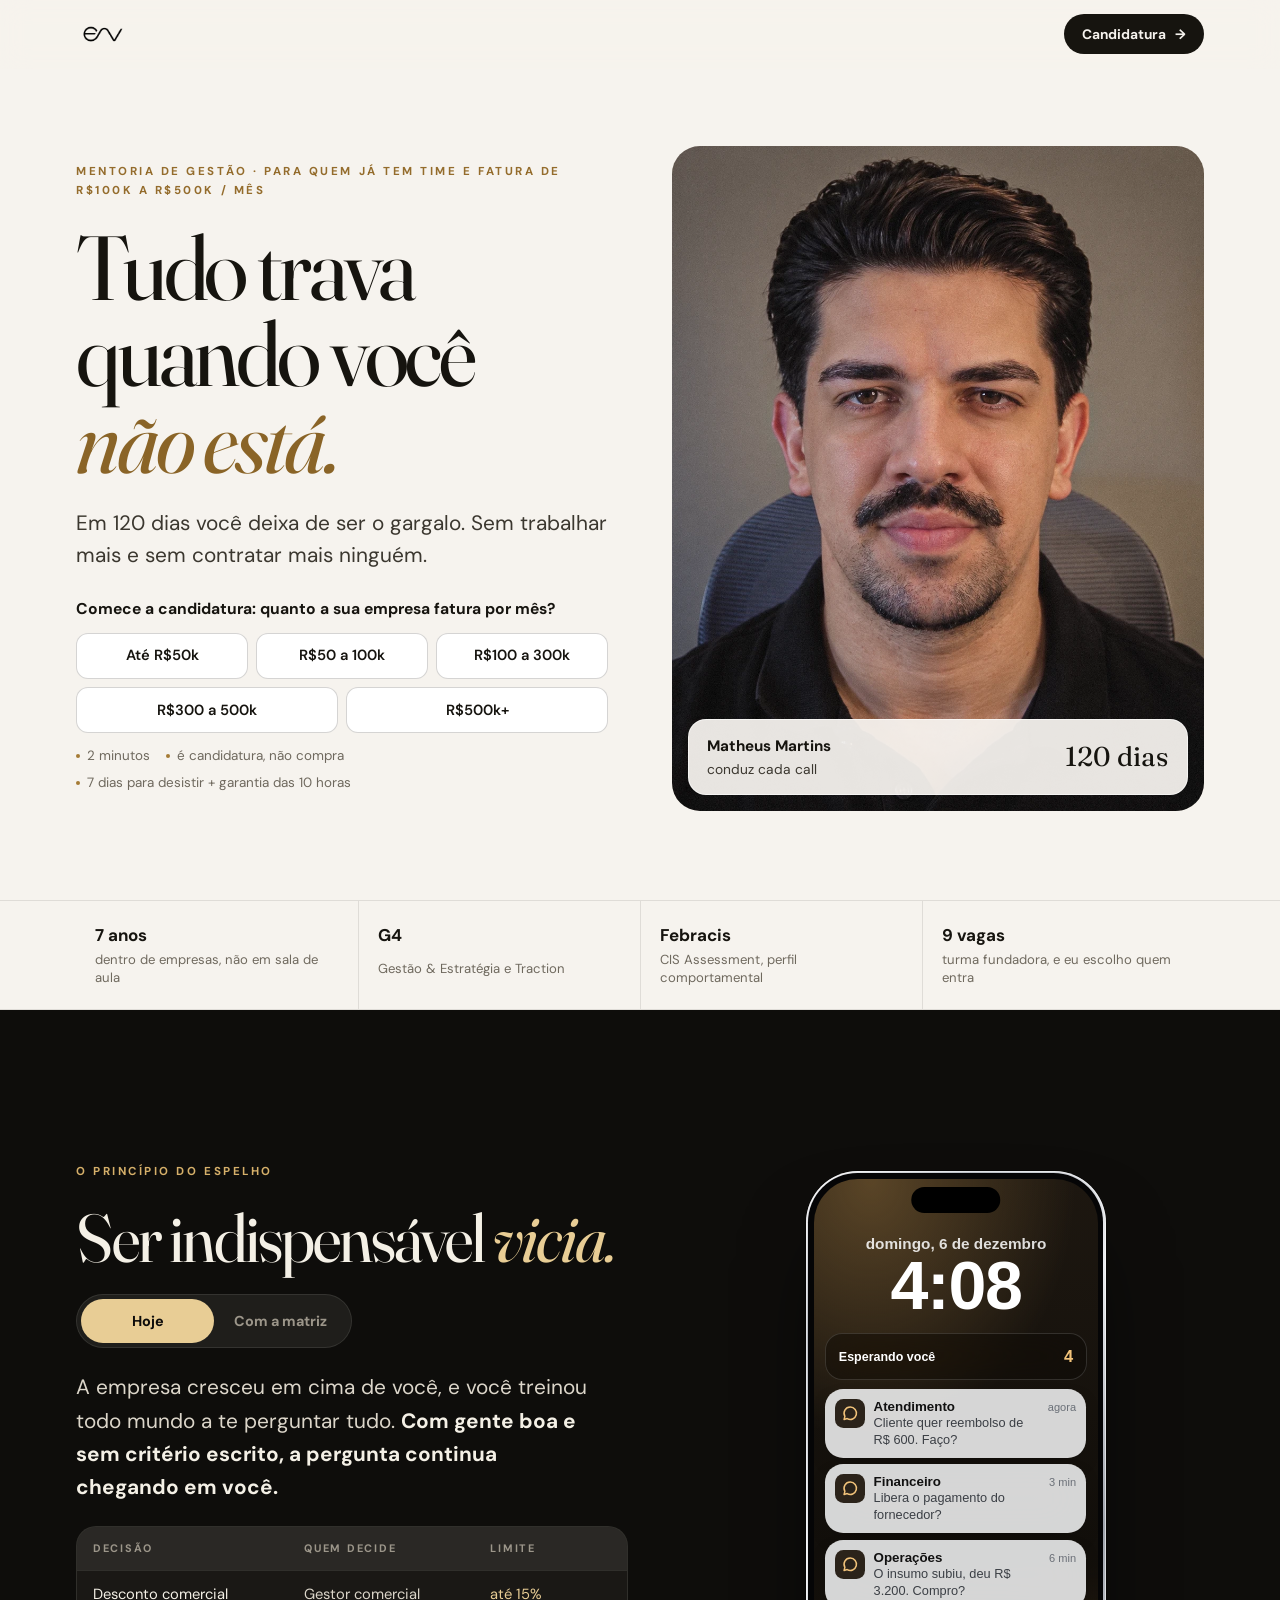
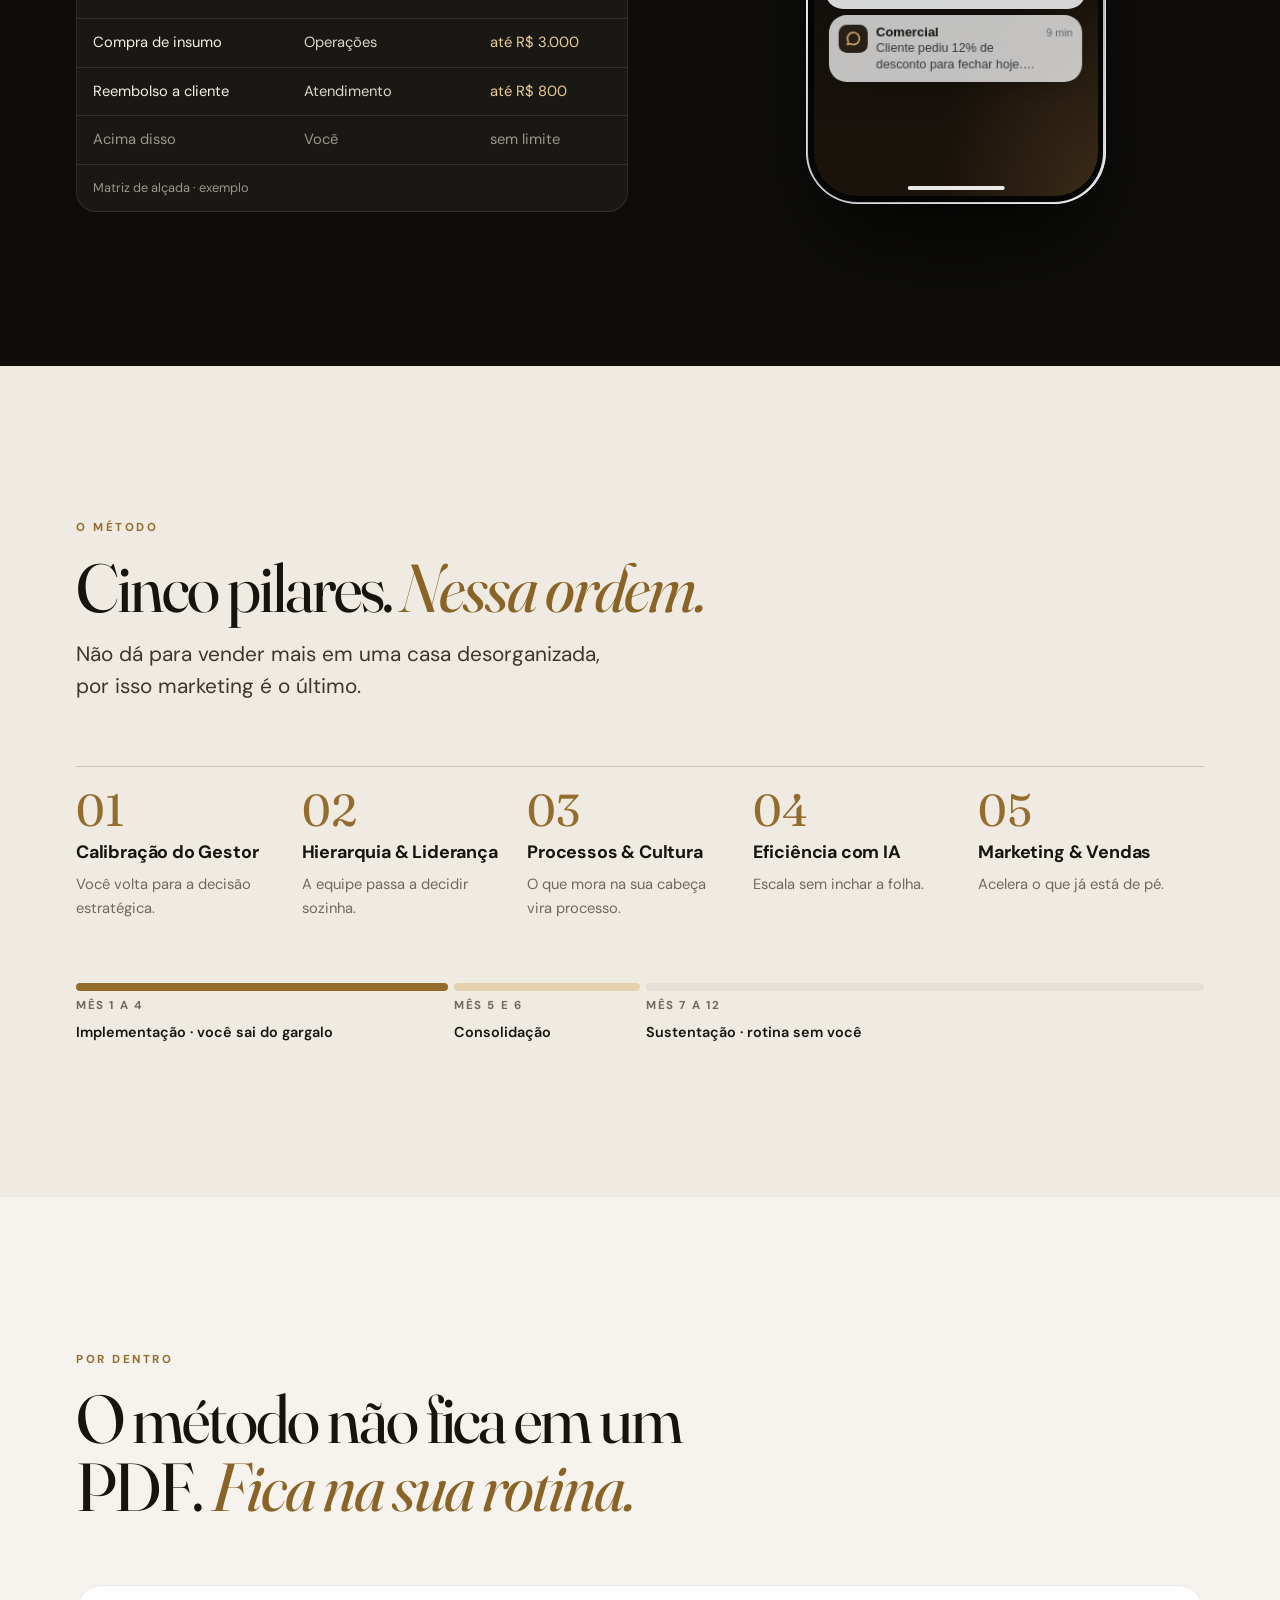
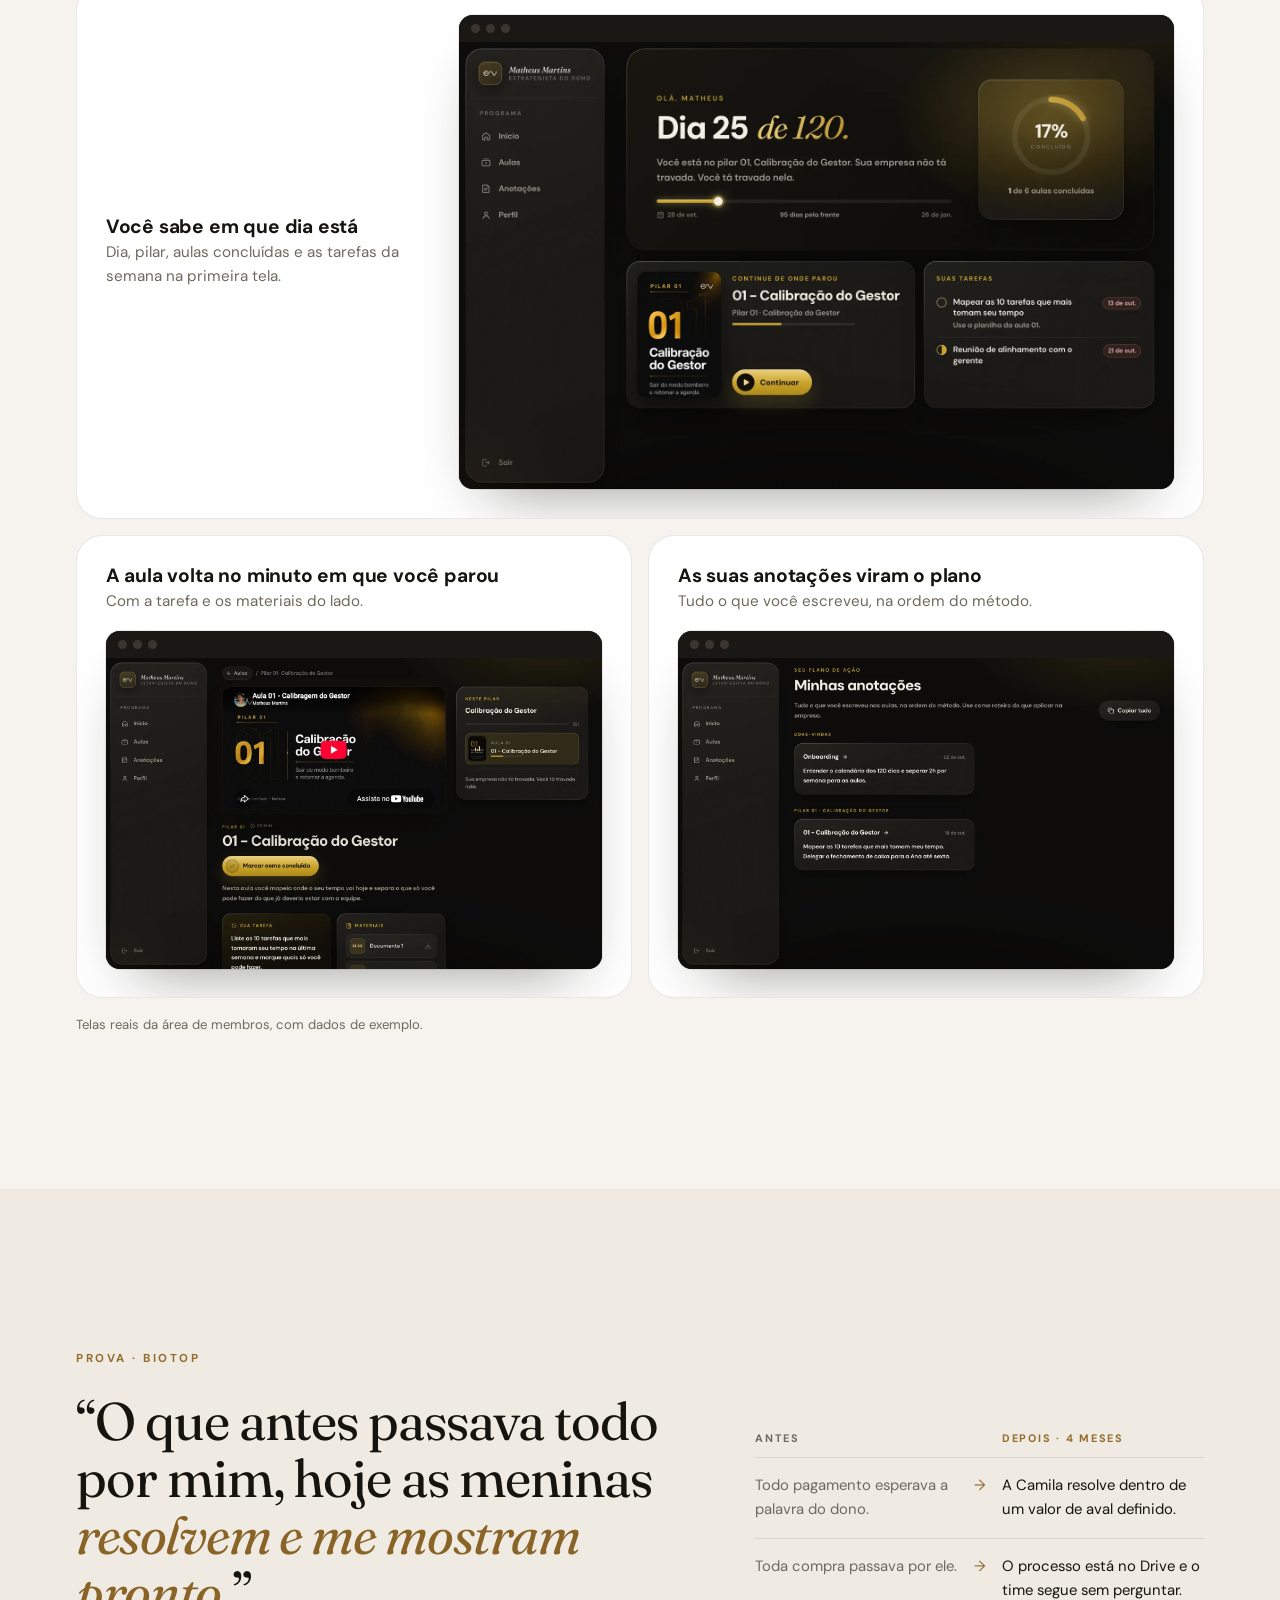
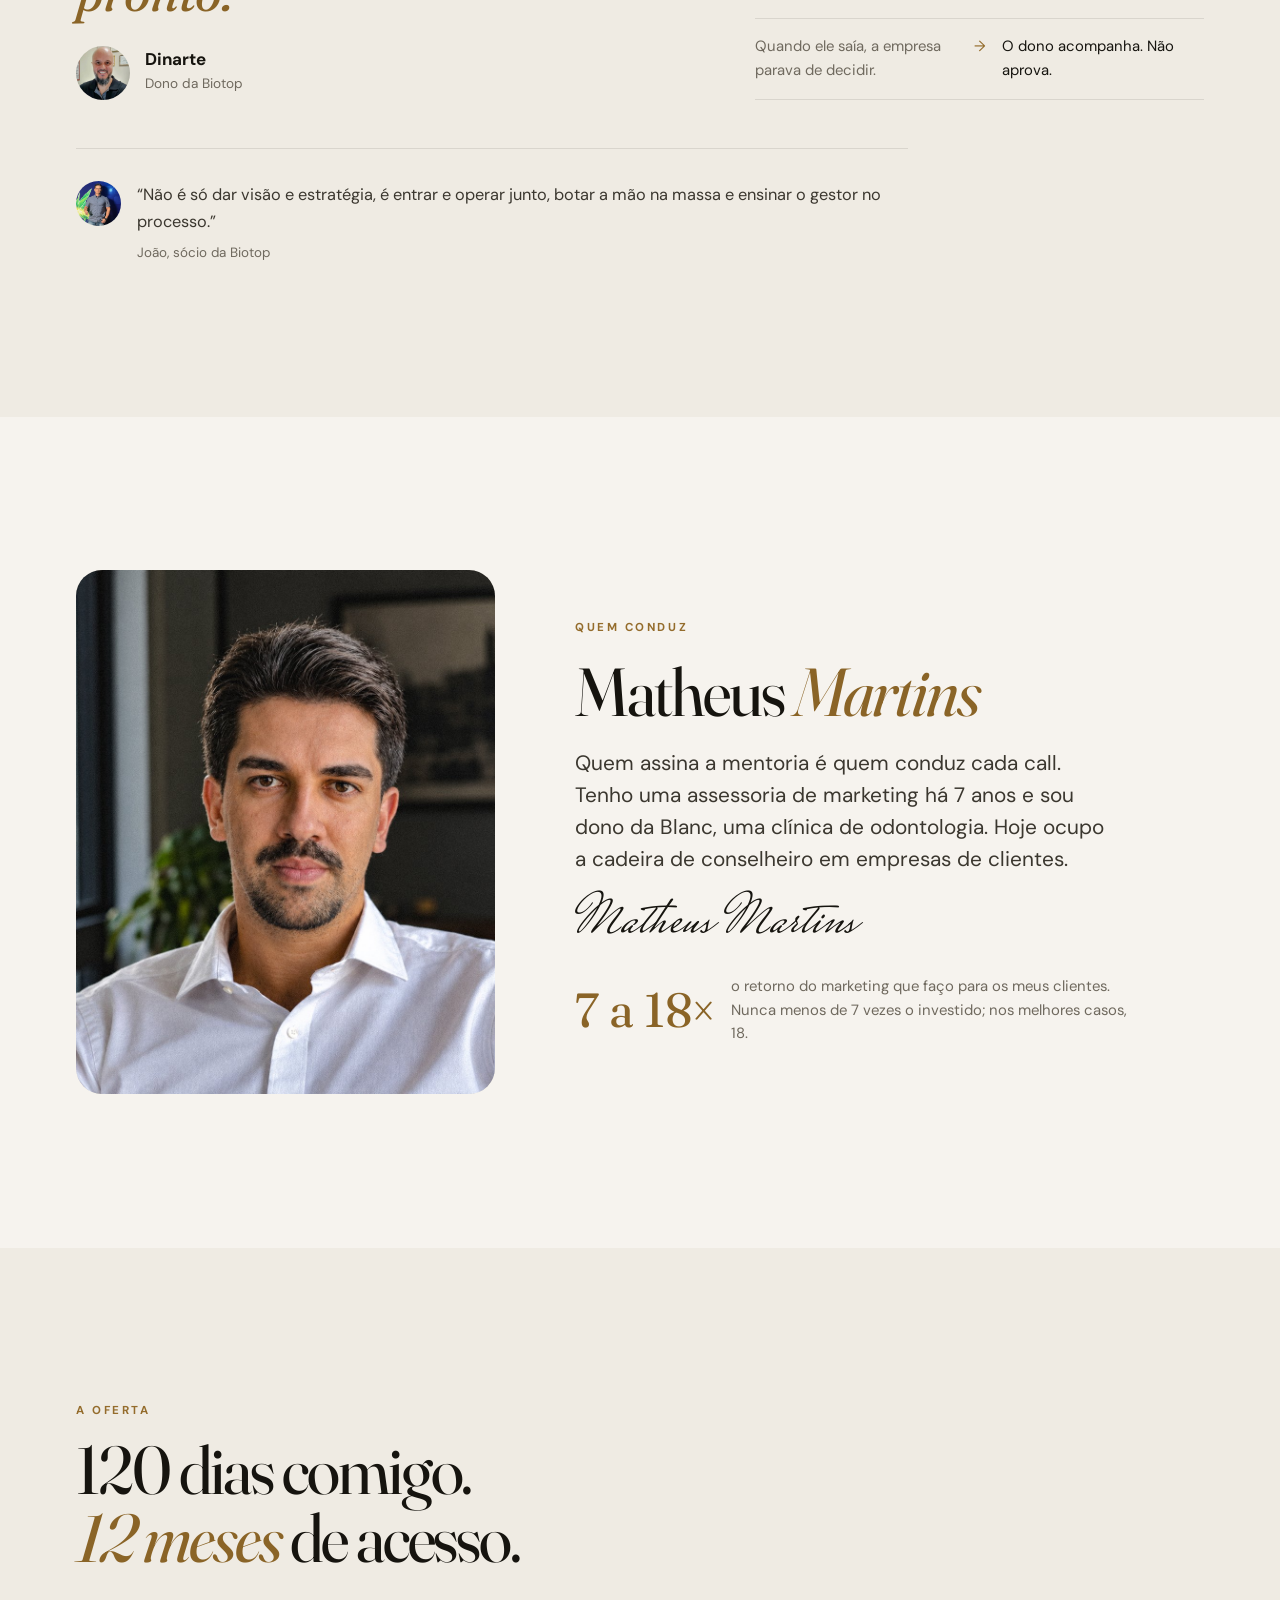
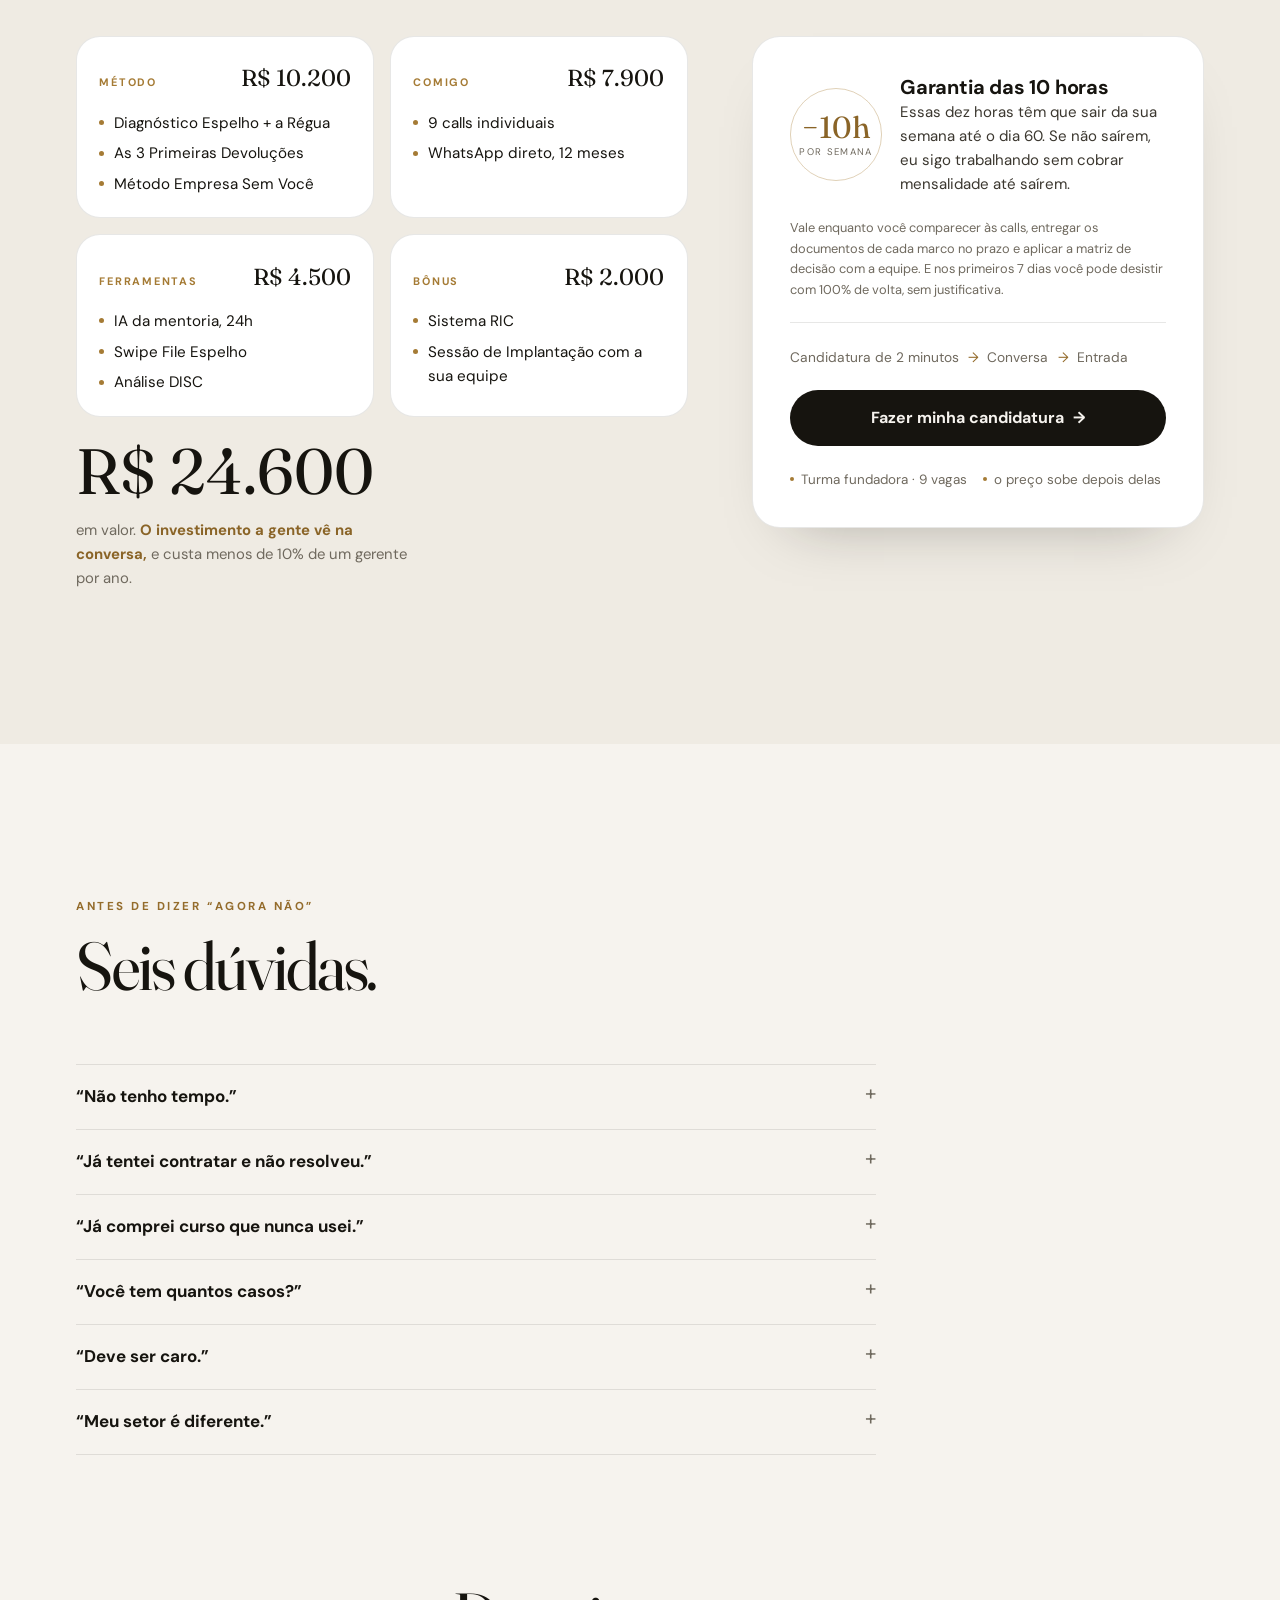
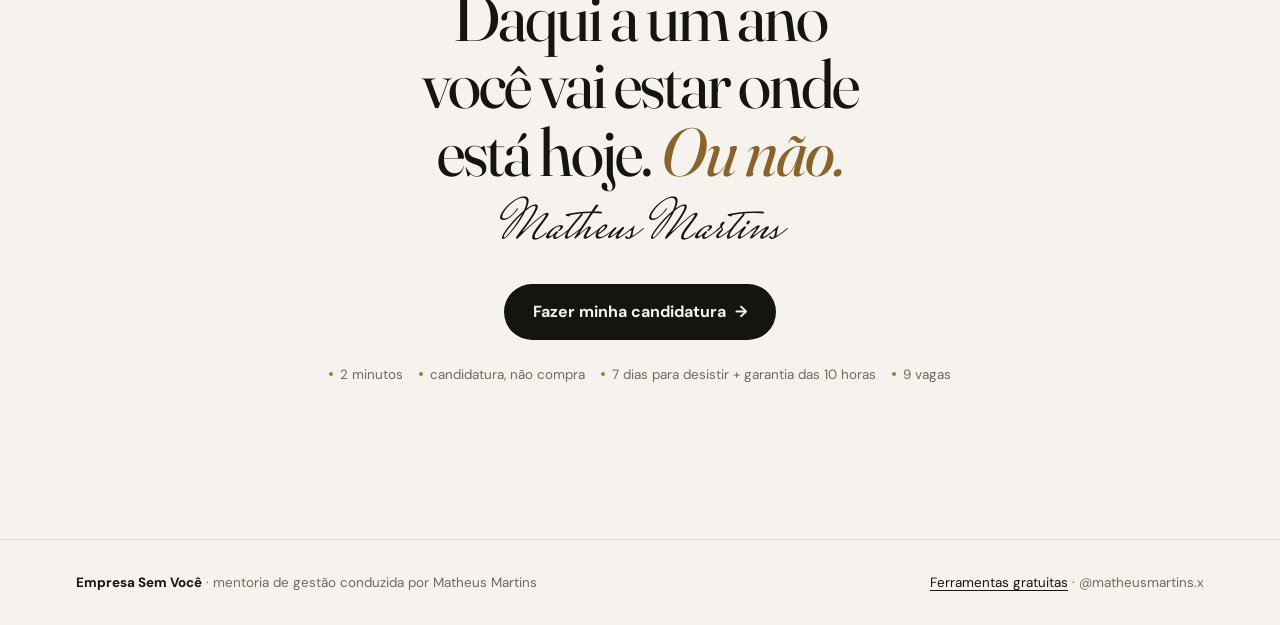
==== index.html @ 95caed9d "Quem conduz: assessoria de marketing há 7 anos e dono da Blanc Co-Authored-By: Claude Opus 5.5 <nore" ====
<!DOCTYPE html>
<html lang="pt-BR">
<head>
  <!-- Google Tag Manager -->
  <script>(function(w,d,s,l,i){w[l]=w[l]||[];w[l].push({'gtm.start':
  new Date().getTime(),event:'gtm.js'});var f=d.getElementsByTagName(s)[0],
  j=d.createElement(s),dl=l!='dataLayer'?'&l='+l:'';j.async=true;j.src=
  'https://www.googletagmanager.com/gtm.js?id='+i+dl;f.parentNode.insertBefore(j,f);
  })(window,document,'script','dataLayer','GTM-MFWQMKV3');</script>
  <!-- End Google Tag Manager -->
  <meta charset="UTF-8" />
  <meta name="viewport" content="width=device-width, initial-scale=1.0" />
  <title>Mentoria Empresa Sem Você · Matheus Martins</title>
  <meta name="description" content="Você virou o teto da própria empresa. Em 120 dias você deixa de ser o gargalo e ela volta a crescer sem depender de você no meio de cada decisão. Sem trabalhar mais e sem contratar ninguém. Para donos de R$100k a R$500k/mês, com 4 a 30 funcionários." />
  <meta property="og:title" content="Você virou o teto da própria empresa" />
  <meta property="og:description" content="Trabalho duro te trouxe até aqui. Não vai te levar daqui para frente. Mentoria de gestão para donos que viraram o gargalo do próprio negócio." />
  <meta property="og:type" content="website" />
  <link rel="canonical" href="https://mentoria.mtxestrategia.com.br/" />
  <meta name="robots" content="index,follow,max-snippet:-1,max-image-preview:large" />
  <meta property="og:url" content="https://mentoria.mtxestrategia.com.br/" />
  <meta property="og:image" content="https://mentoria.mtxestrategia.com.br/assets/og-esv.jpg" />
  <meta property="og:image:width" content="1200" />
  <meta property="og:image:height" content="630" />
  <meta property="og:image:alt" content="Matheus Martins · Você tem time. Tem faturamento. E tudo trava quando você não está." />
  <meta property="og:locale" content="pt_BR" />
  <meta property="og:site_name" content="Empresa Sem Você" />
  <meta name="twitter:card" content="summary_large_image" />
  <meta name="twitter:image" content="https://mentoria.mtxestrategia.com.br/assets/og-esv.jpg" />
  <script type="application/ld+json">
  {
    "@context": "https://schema.org",
    "@graph": [
      {
        "@type": "Organization",
        "@id": "https://mentoria.mtxestrategia.com.br/#mtx",
        "name": "MTX",
        "url": "https://www.mtxestrategia.com.br/",
        "sameAs": ["https://www.mtxestrategia.com.br/"]
      },
      {
        "@type": "Person",
        "@id": "https://mentoria.mtxestrategia.com.br/#matheus",
        "name": "Matheus Martins",
        "jobTitle": "Mentor de gestão e fundador da MTX",
        "worksFor": { "@id": "https://mentoria.mtxestrategia.com.br/#mtx" },
        "image": "https://mentoria.mtxestrategia.com.br/assets/matheus-2026.jpg",
        "description": "Empreendedor e mentor de gestão. Ajuda donos de empresa que viraram o gargalo do próprio negócio a sair da operação e voltar a crescer sem depender de si em cada decisão."
      },
      {
        "@type": "Course",
        "@id": "https://mentoria.mtxestrategia.com.br/#mentoria",
        "name": "Mentoria Empresa Sem Você",
        "url": "https://mentoria.mtxestrategia.com.br/",
        "provider": { "@id": "https://mentoria.mtxestrategia.com.br/#mtx" },
        "instructor": { "@id": "https://mentoria.mtxestrategia.com.br/#matheus" },
        "description": "Mentoria de gestão de 12 meses (9 calls) para donos de empresa que viraram o gargalo do próprio negócio: faturam de R$100 mil a R$500 mil por mês, têm de 10 a 30 funcionários e ainda tomam todas as decisões. Em 120 dias o dono deixa de ser o gargalo e a empresa volta a crescer sem depender dele em cada decisão, sem trabalhar mais e sem contratar mais gente. O método documenta processos e transfere a decisão para o time (o executor vira gestor).",
        "about": ["gestão para donos de empresa", "como parar de ser o gargalo da empresa", "sair da operação", "delegar decisões", "empresa que depende do dono", "escalar sem contratar"],
        "keywords": "mentoria para donos de empresa, mentoria de gestão, dono gargalo da empresa, sair da operação, delegar, empresa que não depende do dono, gestão para pequenas e médias empresas",
        "teaches": ["Documentação de processos", "Transferência de decisão para o time", "Delegação com responsabilidade", "Gestão sem depender do dono"],
        "inLanguage": "pt-BR",
        "audience": { "@type": "BusinessAudience", "name": "Donos de empresa de R$100 mil a R$500 mil por mês, com 10 a 30 funcionários" },
        "courseMode": "online",
        "educationalLevel": "Empresários e gestores"
      },
      {
        "@type": "FAQPage",
        "@id": "https://mentoria.mtxestrategia.com.br/#faq",
        "mainEntity": [
          {
            "@type": "Question",
            "name": "Não tenho tempo para fazer a mentoria.",
            "acceptedAnswer": { "@type": "Answer", "text": "Você não vai encontrar tempo, ele não está sobrando em canto nenhum. São 9 calls em 12 meses, e a primeira já te devolve horas da semana." }
          },
          {
            "@type": "Question",
            "name": "Já tentei contratar e não resolveu.",
            "acceptedAnswer": { "@type": "Answer", "text": "Sem processo documentado, você não delegou responsabilidade. Delegou o caos. Aqui a gente documenta primeiro." }
          },
          {
            "@type": "Question",
            "name": "Já comprei curso que nunca usei.",
            "acceptedAnswer": { "@type": "Answer", "text": "Esse não depende da sua disciplina. O método te convoca: a plataforma marca a call, e a sua parte é aparecer." }
          },
          {
            "@type": "Question",
            "name": "Meu setor é diferente, será que funciona?",
            "acceptedAnswer": { "@type": "Answer", "text": "O método não mexe no seu produto. Mexe em quem decide. E quem decide é igual em todo setor: você." }
          }
        ]
      }
    ]
  }
  </script>

  <link rel="preconnect" href="https://fonts.googleapis.com" />
  <link rel="preconnect" href="https://fonts.gstatic.com" crossorigin />
  <link href="https://fonts.googleapis.com/css2?family=DM+Sans:ital,opsz,wght@0,9..40,400..900;1,9..40,400..700&family=Fraunces:ital,opsz,wght@0,9..144,300..600;1,9..144,300..600&display=swap" rel="stylesheet" />

  <!-- Meta Pixel Code -->
  <script>
  !function(f,b,e,v,n,t,s){if(f.fbq)return;n=f.fbq=function(){n.callMethod?
  n.callMethod.apply(n,arguments):n.queue.push(arguments)};if(!f._fbq)f._fbq=n;
  n.push=n;n.loaded=!0;n.version='2.0';n.queue=[];t=b.createElement(e);t.async=!0;
  t.src=v;s=b.getElementsByTagName(e)[0];s.parentNode.insertBefore(t,s)}(window,
  document,'script','https://connect.facebook.net/en_US/fbevents.js');
  fbq('init','1659749545111630');
  fbq('track','PageView');
  </script>
  <noscript><img height="1" width="1" style="display:none"
  src="https://www.facebook.com/tr?id=1659749545111630&ev=PageView&noscript=1"/></noscript>
  <!-- End Meta Pixel Code -->
</head>
<body>
  <!-- Google Tag Manager (noscript) -->
  <noscript><iframe src="https://www.googletagmanager.com/ns.html?id=GTM-MFWQMKV3" height="0" width="0" style="display:none;visibility:hidden"></iframe></noscript>
  <!-- End Google Tag Manager (noscript) -->
<style id="esv-v3">
@import url('https://fonts.googleapis.com/css2?family=Mrs+Saint+Delafield&display=swap');
/* ESV · landing v3.1
   Base clara de revista (off-white), uma faixa escura só na virada. Dourado vira acento ocre, nunca fundo.
   Abertura com um elemento só (retrato); o celular mora na virada. Produto real: prints da área de membros.
   Serifa (Fraunces) só em h1/h2; assinatura manuscrita em dois pontos. */
:root{
  color-scheme:light;
  --bg:#F6F3EE; --bg-2:#EFEBE3; --bg-3:#E6E0D5;
  --panel:#FFFFFF; --panel-2:rgba(22,20,15,.05);
  --line:rgba(22,20,15,.10); --line-2:rgba(22,20,15,.18);
  --cream:#16140F; --text:#3B372F; --mute:#6F695E; --mute-2:#8C8578;
  --gold:#A57B35; --gold-2:#946C2C; --gold-3:#8A6427; --gold-soft:rgba(165,123,53,.10); --gold-line:rgba(165,123,53,.35);
  --ok:#2E7D57; --ink:#16140F; --btn:#16140F; --btn-tx:#F6F3EE; --btn-h:#2A261E;
  --sign:'Mrs Saint Delafield',cursive;
  --sans:'DM Sans',system-ui,-apple-system,"Segoe UI",Arial,sans-serif;
  --serif:'Fraunces',Georgia,'Times New Roman',serif;
  --frame:76rem; --gut:clamp(1.25rem,5vw,2.75rem);
  --ease:cubic-bezier(.22,1,.36,1);
  --sec:clamp(6rem,12vw,10rem);
}
*,*::before,*::after{box-sizing:border-box}
html{scroll-behavior:smooth;scroll-padding-top:5rem;-webkit-text-size-adjust:100%}
body{margin:0;background:var(--bg);color:var(--text);font-family:var(--sans);font-size:17px;line-height:1.6;-webkit-font-smoothing:antialiased;overflow-x:hidden}
img{display:block;max-width:100%;height:auto}
a{color:inherit}
p,h1,h2,h3,ul,ol,figure,blockquote{margin:0}
ul,ol{padding:0;list-style:none}
button{font:inherit;color:inherit}
:focus-visible{outline:2px solid var(--gold);outline-offset:3px;border-radius:6px}
.tone-dark{color-scheme:dark;
  --bg:#0E0D0B; --bg-2:#13120F; --bg-3:#1A1815;
  --panel:rgba(255,248,235,.04); --panel-2:rgba(255,248,235,.07);
  --line:rgba(244,240,230,.10); --line-2:rgba(244,240,230,.18);
  --cream:#F4F0E6; --text:#DCD6CA; --mute:#9C968A;
  --gold:#C49A52; --gold-2:#D6B06A; --gold-3:#E8CD95; --gold-soft:rgba(196,154,82,.12); --gold-line:rgba(196,154,82,.36);
  --btn:#E8CD95; --btn-tx:#0C0B0A; --btn-h:#F1DCB0;
  background:var(--bg);color:var(--text)}
.wrap{max-width:var(--frame);margin:0 auto;padding-inline:var(--gut)}
.sec{padding-block:var(--sec)}
.sign{font-family:var(--sign);font-size:clamp(2.6rem,2rem + 2vw,3.6rem);line-height:1;color:var(--cream);font-weight:400;letter-spacing:0}
.sec--2{background:var(--bg-2)}
.k{display:inline-block;font-size:.72rem;font-weight:700;letter-spacing:.22em;text-transform:uppercase;color:var(--gold-2)}
h1,h2{font-family:var(--serif);font-weight:400;color:var(--cream);letter-spacing:-.03em;text-wrap:balance;font-variation-settings:"opsz" 144}
h1{font-size:clamp(3rem,1.2rem + 5.6vw,6.2rem);line-height:.95;letter-spacing:-.035em}
h2{font-size:clamp(2.3rem,1.2rem + 3.8vw,4.4rem);line-height:1}
h1 em,h2 em{font-style:italic;color:var(--gold-3)}
h3{font-weight:700;color:var(--cream);font-size:1.12rem;line-height:1.3;letter-spacing:-.01em}
.lead{font-size:clamp(1.05rem,.95rem + .5vw,1.3rem);line-height:1.55;color:var(--text);max-width:34rem}
.btn{display:inline-flex;align-items:center;justify-content:center;gap:.6rem;height:3.5rem;padding:0 1.8rem;border-radius:999px;
  background:var(--btn);color:var(--btn-tx);font-weight:700;font-size:1rem;text-decoration:none;transition:transform .35s var(--ease),background .25s}
.btn:hover{transform:translateY(-2px);background:var(--btn-h)}
.btn span{transition:transform .35s var(--ease)}
.btn:hover span{transform:translateX(3px)}
.terms{display:flex;flex-wrap:wrap;gap:.3rem 1rem;font-size:.84rem;color:var(--mute)}
.terms span{display:inline-flex;align-items:center;gap:.45rem}
.terms span::before{content:"";width:4px;height:4px;border-radius:50%;background:var(--gold)}

/* topo */
.bar{position:sticky;top:0;z-index:50;background:rgba(246,243,238,.78);-webkit-backdrop-filter:blur(14px) saturate(140%);backdrop-filter:blur(14px) saturate(140%);border-bottom:1px solid transparent;transition:border-color .3s}
.bar.is-s{border-color:var(--line)}
.bar__in{height:4.25rem;display:flex;align-items:center;justify-content:space-between}
.bar__logo img{height:28px;width:auto;filter:invert(1) brightness(.2)}
.bar .btn{height:2.5rem;padding:0 1.1rem;font-size:.86rem}

/* ===== abertura ===== */
.hero{position:relative;isolation:isolate;overflow:hidden;padding-block:clamp(2.5rem,6vw,5rem) clamp(3.5rem,7vw,6rem)}
.hero__g{display:grid;grid-template-columns:minmax(0,1fr);gap:2.5rem;align-items:center}
@media (min-width:1020px){.hero__g{grid-template-columns:minmax(0,1.05fr) minmax(0,.95fr)}}
.hero__tx{display:grid;grid-template-columns:minmax(0,1fr);min-width:0;gap:1.5rem;align-content:center;position:relative;z-index:2}
.chips{display:grid;grid-template-columns:repeat(auto-fill,minmax(min(100%,7.4rem),1fr));gap:.5rem;max-width:40rem}
@media (min-width:1020px){.chips{grid-template-columns:repeat(6,minmax(0,1fr))}.chip{grid-column:span 2}.chip:nth-child(n+4){grid-column:span 3}}
@media (max-width:639px){.chip:last-child{grid-column:1/-1}}
.chip{display:flex;align-items:center;justify-content:center;height:2.9rem;padding:0 .5rem;border-radius:12px;border:1px solid var(--line-2);background:var(--panel);
  color:var(--cream);text-decoration:none;font-weight:600;font-size:.92rem;white-space:nowrap;transition:border-color .2s,background .2s,transform .25s var(--ease)}
.chip:hover{border-color:var(--cream);transform:translateY(-1px)}
.start{display:grid;grid-template-columns:minmax(0,1fr);gap:.75rem}
.start b{color:var(--cream);font-size:.98rem}
/* retrato: o único elemento grande da abertura */
.stage{position:relative;margin:0}
.stage__photo{position:relative;aspect-ratio:4/5;border-radius:28px;overflow:hidden;background:var(--bg-3)}
.stage__photo img{width:100%;height:100%;object-fit:cover;object-position:50% 18%}
.stage__tag{position:absolute;left:1rem;right:1rem;bottom:1rem;display:flex;justify-content:space-between;align-items:center;gap:1rem;padding:.85rem 1.1rem;border-radius:18px;
  background:rgba(246,243,238,.94);border:1px solid rgba(255,255,255,.6);font-size:.86rem;color:var(--text)}
.stage__tag b{display:block;color:var(--cream);font-size:.95rem}
.stage__tag em{font-style:normal;font-family:var(--serif);font-size:1.7rem;line-height:1;color:var(--cream);white-space:nowrap}
@media (min-width:1020px){.hero__g{grid-template-columns:minmax(0,1fr) minmax(0,1fr);gap:4rem}}
@media (max-width:1019px){.stage__photo{aspect-ratio:1/1}}

/* iPhone 17 Pro · tela de bloqueio */
.ph{position:relative;padding:8px;border-radius:52px;
  background:linear-gradient(135deg,#f1f2f4 0%,#b9bdc4 18%,#eceef1 42%,#9ea3ab 70%,#e3e5e9 100%);
  box-shadow:0 0 0 .5px rgba(0,0,0,.6),inset 0 0 0 1px rgba(255,255,255,.55),0 50px 90px -30px rgba(0,0,0,.85)}
.ph::before{content:"";position:absolute;inset:2.5px;border-radius:49.5px;background:#050506}
.ph__s{position:relative;z-index:1;aspect-ratio:402/874;border-radius:44px;overflow:hidden;isolation:isolate;color:#fff;container-type:inline-size;
  font-family:-apple-system,"SF Pro Text","Helvetica Neue",Arial,sans-serif;letter-spacing:0;
  background:radial-gradient(120% 70% at 20% 0%,#5a4527 0%,transparent 60%),radial-gradient(90% 60% at 100% 100%,#3a2a17 0%,transparent 62%),linear-gradient(180deg,#1d1710,#120f0b 60%,#1a130b)}
.ph__isl{position:absolute;top:1.3%;left:50%;transform:translateX(-50%);width:31.5%;aspect-ratio:126/37;background:#000;border-radius:999px;z-index:5}
.ph__date{position:absolute;top:8.6%;left:0;right:0;text-align:center;font-size:5.4cqw;font-weight:600;opacity:.85}
.ph__time{position:absolute;top:11.6%;left:0;right:0;text-align:center;font-size:24cqw;line-height:1;font-weight:700;letter-spacing:-.02em;font-variant-numeric:tabular-nums}
.ph__count{position:absolute;top:25%;left:4%;right:4%;display:flex;justify-content:space-between;align-items:center;padding:3.2cqw 4.4cqw;border-radius:6cqw;
  background:rgba(12,10,8,.5);-webkit-backdrop-filter:blur(20px) saturate(170%);backdrop-filter:blur(20px) saturate(170%);border:.5px solid rgba(255,255,255,.14);font-size:4.4cqw;font-weight:600}
.ph__count b{font-size:5.8cqw;font-variant-numeric:tabular-nums;color:#F2C37A}
.ph__count.ok b{color:#8BE0B0}
.ph__stack{position:absolute;top:34%;left:4%;right:4%;display:grid;gap:2.2cqw}
.nt{display:grid;grid-template-columns:10.5cqw minmax(0,1fr) auto;gap:3cqw;align-items:start;padding:3.4cqw 3.6cqw;border-radius:6.4cqw;color:#111;
  background:rgba(246,247,249,.86);-webkit-backdrop-filter:blur(22px) saturate(180%);backdrop-filter:blur(22px) saturate(180%);
  box-shadow:0 8px 22px -12px rgba(0,0,0,.5);transform-origin:top center;will-change:transform,opacity}
.nt i{width:10.5cqw;height:10.5cqw;border-radius:3cqw;display:grid;place-items:center;background:#2B231A;font-style:normal}
.nt i svg{width:5.8cqw;height:5.8cqw}
.nt.ok i{background:#1F6B47}
.nt b{display:block;font-size:4.7cqw;line-height:1.25;font-weight:600}
.nt span{font-size:4.5cqw;line-height:1.3;color:#3b3f45;overflow:hidden;display:-webkit-box;-webkit-line-clamp:2;-webkit-box-orient:vertical}
.nt time{font-size:3.9cqw;color:#6b7078;white-space:nowrap}
.ph__home{position:absolute;bottom:1.1%;left:50%;transform:translateX(-50%);width:34%;height:1.4cqw;border-radius:3px;background:#fff;opacity:.9}

/* credenciais */
.creds{border-block:1px solid var(--line)}
.creds ul{display:grid;grid-template-columns:repeat(2,minmax(0,1fr))}
@media (min-width:960px){.creds ul{grid-template-columns:repeat(4,minmax(0,1fr))}}
.creds li{padding:1.3rem 1.2rem;display:grid;gap:.1rem}
.creds li + li{border-left:1px solid var(--line)}
@media (max-width:959px){.creds li:nth-child(3){border-left:0}.creds li:nth-child(n+3){border-top:1px solid var(--line)}}
.creds b{color:var(--cream)}
.creds span{font-size:.82rem;color:var(--mute);line-height:1.4}

/* ===== a virada ===== */
.flip{display:grid;gap:3rem}
@media (min-width:1020px){.flip{grid-template-columns:minmax(0,1fr) minmax(0,.9fr);gap:5rem;align-items:center}}
.flip__tx{display:grid;gap:1.4rem}
.seg{display:inline-grid;grid-template-columns:1fr 1fr;padding:4px;border-radius:999px;background:var(--panel-2);border:1px solid var(--line);position:relative;justify-self:start}
.seg button{position:relative;z-index:1;border:0;background:none;padding:.65rem 1.25rem;border-radius:999px;font-weight:700;font-size:.9rem;color:var(--mute);cursor:pointer;transition:color .3s;white-space:nowrap}
.seg button[aria-pressed="true"]{color:var(--btn-tx)}
.seg i{position:absolute;z-index:0;top:4px;bottom:4px;left:4px;width:calc(50% - 4px);border-radius:999px;background:var(--btn);transition:transform .45s var(--ease)}
.seg[data-on="1"] i{transform:translateX(100%)}
.flip__say{min-height:6em}
.flip__say p{font-size:clamp(1.08rem,1rem + .45vw,1.3rem);color:var(--text);max-width:32rem}
.flip__say p b{color:var(--cream)}
.flip__ph{width:min(300px,80%);justify-self:center}
.mx{border-radius:20px;border:1px solid var(--line);overflow:hidden;background:var(--bg-3)}
.mx table{width:100%;border-collapse:collapse;font-size:.92rem}
.mx th{text-align:left;font-size:.68rem;letter-spacing:.16em;text-transform:uppercase;color:var(--mute);padding:.8rem 1rem;background:var(--panel-2);font-weight:700}
.mx td{padding:.75rem 1rem;border-top:1px solid var(--line)}
.mx td:first-child{color:var(--cream)}
.mx td:last-child{color:var(--gold-3);white-space:nowrap;font-variant-numeric:tabular-nums}
.mx tr:last-child td{color:var(--mute)}
.mx caption{caption-side:bottom;text-align:left;padding:.8rem 1rem;font-size:.8rem;color:var(--mute);border-top:1px solid var(--line)}
@media (max-width:520px){.mx table{font-size:.84rem}.mx th,.mx td{padding:.7rem .7rem}}
@media (max-width:350px){.mx table{font-size:.76rem}.mx th,.mx td{padding:.6rem .45rem}}

/* ===== método ===== */
.head{display:grid;gap:1rem;max-width:44rem;margin-bottom:clamp(2.5rem,5vw,4rem)}
.road{display:grid;border-top:1px solid var(--line-2)}
@media (min-width:960px){.road{grid-template-columns:repeat(5,minmax(0,1fr))}}
.road li{padding:1.3rem 1.2rem 1.4rem 0;display:grid;grid-template-columns:3.4rem minmax(0,1fr);column-gap:.5rem;row-gap:.3rem;align-content:start;border-bottom:1px solid var(--line)}
.road li > span{grid-row:span 2;font-family:var(--serif);font-size:2.4rem;line-height:1;color:var(--gold-2)}
@media (min-width:960px){.road li{border-bottom:0;padding-right:1.6rem;grid-template-columns:1fr;row-gap:.55rem}.road li > span{grid-row:auto;font-size:2.8rem}}
.road p{font-size:.92rem;color:var(--mute)}
.phase{margin-top:2.5rem;display:grid;grid-template-columns:4fr 2fr 6fr;gap:6px}
.phase div{display:grid;gap:.35rem}
.phase i{height:8px;border-radius:99px;background:var(--panel-2)}
.phase div:first-child i{background:var(--gold-2)}
.phase div:nth-child(2) i{background:rgba(214,176,106,.45)}
.phase small{font-size:.72rem;letter-spacing:.14em;text-transform:uppercase;color:var(--mute);font-weight:700}
.phase b{font-size:.9rem;color:var(--cream);font-weight:600}
@media (max-width:640px){.phase{grid-template-columns:1fr;gap:.9rem}.phase div{grid-template-columns:8px 1fr;column-gap:.9rem;row-gap:.1rem}.phase i{grid-row:span 2;width:8px;height:auto}}

/* ===== por dentro: telas reais da área de membros ===== */
.bento{display:grid;gap:1rem}
@media (min-width:960px){.bento{grid-template-columns:repeat(6,minmax(0,1fr));grid-auto-rows:auto}}
.cell{background:var(--panel);border:1px solid var(--line);border-radius:26px;padding:clamp(1.2rem,2.4vw,1.8rem);display:grid;gap:1.1rem;align-content:start;overflow:hidden}
@media (min-width:960px){.cell--big{grid-column:span 6;grid-template-columns:minmax(0,.7fr) minmax(0,1.6fr);align-items:center;gap:2.5rem}.cell--half{grid-column:span 3}}
.cell h3{font-size:1.2rem}
.cell p{font-size:.95rem;color:var(--mute);max-width:30rem}
.shot{border-radius:14px;overflow:hidden;background:#0E0D0B;box-shadow:0 30px 60px -30px rgba(22,20,15,.45),0 0 0 1px rgba(22,20,15,.08)}
.shot__bar{display:flex;gap:6px;padding:9px 12px;background:#1A1815}
.shot__bar i{width:9px;height:9px;border-radius:50%;background:#3a362f}
.shot img{width:100%;height:auto}
.note{margin-top:1rem;font-size:.82rem;color:var(--mute)}

/* ===== prova ===== */
.proof{display:grid;gap:3rem}
@media (min-width:1020px){.proof{grid-template-columns:minmax(0,1.15fr) minmax(0,.85fr);gap:4.5rem;align-items:end}}
.proof blockquote{display:grid;gap:1.6rem}
.proof blockquote p{font-family:var(--serif);font-size:clamp(1.9rem,1.1rem + 2.8vw,3.3rem);line-height:1.08;letter-spacing:-.02em;color:var(--cream)}
.proof blockquote p em{font-style:italic;color:var(--gold-3)}
.who-q{display:flex;align-items:center;gap:.9rem}
.who-q img{width:3.4rem;height:3.4rem;border-radius:50%;object-fit:cover}
.who-q b{display:block;color:var(--cream);line-height:1.2}
.who-q span{font-size:.85rem;color:var(--mute)}
.ba__h,.ba li{display:grid;grid-template-columns:minmax(0,1fr) 1.4rem minmax(0,1fr);gap:.7rem}
.ba__h{font-size:.68rem;letter-spacing:.16em;text-transform:uppercase;font-weight:700;color:var(--mute);padding-bottom:.6rem}
.ba__h span:last-child{color:var(--gold-2)}
.ba{display:grid;border-top:1px solid var(--line)}
.ba li{align-items:baseline;padding:1rem 0;border-bottom:1px solid var(--line);font-size:.93rem}
.ba li > span:first-child{color:var(--mute)}
.ba li > i{color:var(--gold-2);font-style:normal;text-align:center}
.ba li > span:last-child{color:var(--cream)}
.voice2{margin-top:3rem;display:grid;grid-template-columns:auto minmax(0,1fr);gap:1rem;align-items:start;max-width:52rem;padding-top:2rem;border-top:1px solid var(--line)}
.voice2 img{width:2.8rem;height:2.8rem;border-radius:50%;object-fit:cover}
.voice2 q{quotes:none;font-size:1.02rem;color:var(--text)}
.voice2 small{display:block;margin-top:.4rem;color:var(--mute);font-size:.84rem}

/* ===== quem conduz ===== */
.lead-who{display:grid;gap:2.5rem}
@media (min-width:1020px){.lead-who{grid-template-columns:minmax(0,.8fr) minmax(0,1.2fr);gap:5rem;align-items:center}}
.lead-who figure{border-radius:26px;overflow:hidden;aspect-ratio:4/5;max-width:28rem;background:var(--bg-3)}
.lead-who figure img{width:100%;height:100%;object-fit:cover;object-position:50% 20%}
.lead-who__tx{display:grid;gap:1.3rem}

.x{display:flex;gap:1rem;align-items:center;flex-wrap:wrap}
.x b{font-family:var(--serif);font-weight:400;font-size:3rem;line-height:1;color:var(--gold-3)}
.x span{max-width:26rem;color:var(--mute);font-size:.93rem}

/* ===== oferta ===== */
.offer{display:grid;gap:3rem}
@media (min-width:1020px){.offer{grid-template-columns:minmax(0,1.15fr) minmax(0,.85fr);gap:4rem;align-items:start}}
.blocks{display:grid;gap:1rem}
@media (min-width:640px){.blocks{grid-template-columns:repeat(2,minmax(0,1fr))}}
.blk{background:var(--panel);border:1px solid var(--line);border-radius:24px;padding:1.4rem 1.4rem 1.3rem;display:grid;gap:.9rem;align-content:start}
.blk header{display:flex;justify-content:space-between;align-items:baseline;gap:1rem}
.blk header small{font-size:.68rem;letter-spacing:.16em;text-transform:uppercase;color:var(--gold);font-weight:700}
.blk header span{font-family:var(--serif);font-size:1.45rem;color:var(--cream);font-variant-numeric:tabular-nums;white-space:nowrap}
.blk ul{display:grid;gap:.4rem}
.blk li{font-size:.95rem;color:var(--cream);display:flex;gap:.6rem}
.blk li::before{content:"";flex:none;width:5px;height:5px;margin-top:.62em;border-radius:50%;background:var(--gold)}
.sum{margin-top:1.4rem;display:flex;flex-wrap:wrap;justify-content:space-between;align-items:end;gap:1rem}
.sum b{font-family:var(--serif);font-weight:400;font-size:clamp(2.6rem,1.6rem + 3vw,4rem);line-height:1;color:var(--cream);font-variant-numeric:tabular-nums}
.sum p{color:var(--mute);max-width:21rem;font-size:.93rem}
.sum p strong{color:var(--gold-3)}
.seal{border-radius:28px;border:1px solid var(--line);padding:clamp(1.5rem,3vw,2.3rem);display:grid;gap:1.4rem;background:var(--panel);box-shadow:0 30px 60px -40px rgba(22,20,15,.35)}
.seal__big{display:grid;grid-template-columns:auto minmax(0,1fr);gap:1.1rem;align-items:center}
.seal__ring{width:5.8rem;height:5.8rem;border-radius:50%;border:1px solid var(--gold-line);display:grid;place-items:center;text-align:center;line-height:1}
.seal__ring b{font-family:var(--serif);font-weight:400;font-size:1.9rem;color:var(--gold-3)}
.seal__ring small{display:block;font-size:.6rem;letter-spacing:.14em;text-transform:uppercase;color:var(--mute);margin-top:.3rem}
.seal h3{font-size:1.25rem}
.seal p{font-size:.94rem;color:var(--text)}
.seal .fine{font-size:.8rem;color:var(--mute)}
.seal hr{border:0;border-top:1px solid var(--line);margin:0}
.seal .btn{width:100%}
.flow{display:flex;flex-wrap:wrap;gap:.4rem .6rem;font-size:.86rem;color:var(--mute)}
.flow span{display:inline-flex;align-items:center;gap:.5rem}
.flow span + span::before{content:"→";color:var(--gold-2)}
@media (max-width:420px){.seal__big{grid-template-columns:1fr}}

/* ===== dúvidas + decisão ===== */
.faq{display:grid;border-top:1px solid var(--line);max-width:50rem}
.faq details{border-bottom:1px solid var(--line)}
.faq summary{list-style:none;cursor:pointer;display:flex;justify-content:space-between;gap:1rem;padding:1.15rem 0;font-weight:700;color:var(--cream)}
.faq summary::-webkit-details-marker{display:none}
.faq summary::after{content:"+";color:var(--mute);font-weight:400;font-size:1.3rem;line-height:1;transition:transform .25s var(--ease)}
.faq details[open] summary::after{transform:rotate(45deg);color:var(--gold-3)}
.faq p{padding:0 0 1.2rem;color:var(--text);max-width:44rem}
.end{text-align:center;display:grid;justify-items:center;gap:1.5rem;padding-top:clamp(5rem,10vw,8rem)}
.end h2{max-width:15ch}
.end .sign{margin-top:-.5rem}
.end .terms{justify-content:center}
.foot{border-top:1px solid var(--line);padding-block:2rem calc(2rem + env(safe-area-inset-bottom));font-size:.84rem;color:var(--mute)}
.foot .wrap{display:flex;flex-wrap:wrap;justify-content:space-between;gap:.8rem}
.foot b{color:var(--cream)}
.foot a{color:var(--cream);text-decoration:underline;text-underline-offset:3px}

/* entrada: visível em repouso; só arma depois do primeiro gesto (print de página inteira sai completo) */
@media (prefers-reduced-motion:no-preference){
  .armed .rv:not(.in){opacity:.001;transform:translateY(24px)}
  .rv{transition:opacity .9s var(--ease),transform 1s var(--ease)}
  .hero .rv{animation:up 1s var(--ease) both;animation-delay:calc(var(--d,0) * 90ms)}
  @keyframes up{from{opacity:0;transform:translateY(18px)}to{opacity:1;transform:none}}
}
@media (prefers-reduced-motion:reduce){html{scroll-behavior:auto}*{transition:none!important;animation:none!important}}
</style>

<header class="bar" id="bar">
  <div class="wrap bar__in">
    <a href="/" class="bar__logo" aria-label="Empresa Sem Você"><img src="/assets/logo.png" alt="Empresa Sem Você" width="300" height="155"></a>
    <a class="btn" href="/cadastro">Candidatura <span>→</span></a>
  </div>
</header>

<main>
<!-- 1 · abertura -->
<section class="hero">
  <div class="wrap hero__g">
    <div class="hero__tx">
      <p class="k rv" style="--d:0">Mentoria de gestão · para quem já tem time e fatura de R$100k a R$500k / mês</p>
      <h1 class="rv" style="--d:1">Tudo trava quando você <em>não está.</em></h1>
      <p class="lead rv" style="--d:2">Em 120 dias você deixa de ser o gargalo. Sem trabalhar mais e sem contratar mais ninguém.</p>
      <div class="start rv" style="--d:3">
        <b>Comece a candidatura: quanto a sua empresa fatura por mês?</b>
        <div class="chips">
          <a class="chip" href="/cadastro?faturamento=ate-50k">Até R$50k</a>
          <a class="chip" href="/cadastro?faturamento=50-100k">R$50 a 100k</a>
          <a class="chip" href="/cadastro?faturamento=100-300k">R$100 a 300k</a>
          <a class="chip" href="/cadastro?faturamento=300-500k">R$300 a 500k</a>
          <a class="chip" href="/cadastro?faturamento=500k%2B">R$500k+</a>
        </div>
        <div class="terms"><span>2 minutos</span><span>é candidatura, não compra</span><span>7 dias para desistir + garantia das 10 horas</span></div>
      </div>
    </div>
    <figure class="stage rv" style="--d:2">
      <div class="stage__photo"><img src="/assets/matheus-polo.webp" alt="Matheus Martins" width="1254" height="1254" fetchpriority="high"></div>
      <figcaption class="stage__tag"><span><b>Matheus Martins</b>conduz cada call</span><em>120 dias</em></figcaption>
    </figure>
  </div>
</section>

<div class="creds">
  <ul class="wrap" role="list">
    <li><b>7 anos</b><span>dentro de empresas, não em sala de aula</span></li>
    <li><b>G4</b><span>Gestão &amp; Estratégia e Traction</span></li>
    <li><b>Febracis</b><span>CIS Assessment, perfil comportamental</span></li>
    <li><b>9 vagas</b><span>turma fundadora, e eu escolho quem entra</span></li>
  </ul>
</div>

<!-- 2 · a virada -->
<section class="sec tone-dark" id="virada">
  <div class="wrap flip">
    <div class="flip__tx">
      <p class="k rv">O Princípio do Espelho</p>
      <h2 class="rv">Ser indispensável <em>vicia.</em></h2>
      <div class="seg rv" id="seg" data-on="0" role="group" aria-label="Comparar antes e depois">
        <i aria-hidden="true"></i>
        <button type="button" aria-pressed="true" data-v="0">Hoje</button>
        <button type="button" aria-pressed="false" data-v="1">Com a matriz</button>
      </div>
      <div class="flip__say rv" aria-live="polite">
        <p data-say="0">A empresa cresceu em cima de você, e você treinou todo mundo a te perguntar tudo. <b>Com gente boa e sem critério escrito, a pergunta continua chegando em você.</b></p>
        <p data-say="1" hidden>Uma página de alçada diz quem decide o quê, e até quanto. <b>“Posso aprovar?” vira “fechei e tô te avisando”.</b> É o primeiro documento que sai do papel na sua empresa.</p>
      </div>
      <div class="mx rv">
        <table>
          <thead><tr><th>Decisão</th><th>Quem decide</th><th>Limite</th></tr></thead>
          <tbody>
            <tr><td>Desconto comercial</td><td>Gestor comercial</td><td>até 15%</td></tr>
            <tr><td>Compra de insumo</td><td>Operações</td><td>até R$ 3.000</td></tr>
            <tr><td>Reembolso a cliente</td><td>Atendimento</td><td>até R$ 800</td></tr>
            <tr><td>Acima disso</td><td>Você</td><td>sem limite</td></tr>
          </tbody>
          <caption>Matriz de alçada · exemplo</caption>
        </table>
      </div>
    </div>
    <div class="flip__ph rv">
      <div class="ph" role="img" aria-label="A mesma tela de bloqueio: hoje, perguntas pedindo aprovação; com a matriz, a equipe avisando o que já resolveu">
        <div class="ph__s">
          <div class="ph__isl"></div>
          <div class="ph__date" data-date>segunda-feira</div>
          <div class="ph__time" data-time>9:41</div>
          <div class="ph__count" data-countbox2><span data-countlabel>Esperando você</span><b>4</b></div>
          <div class="ph__stack" data-stack="flip"></div>
          <div class="ph__home"></div>
        </div>
      </div>
    </div>
  </div>
</section>

<!-- 3 · método -->
<section class="sec sec--2" id="metodo">
  <div class="wrap">
    <div class="head">
      <p class="k rv">O método</p>
      <h2 class="rv">Cinco pilares. <em>Nessa ordem.</em></h2>
      <p class="lead rv">Não dá para vender mais em uma casa desorganizada, por isso marketing é o último.</p>
    </div>
    <ol class="road rv">
      <li><span>01</span><h3>Calibração do Gestor</h3><p>Você volta para a decisão estratégica.</p></li>
      <li><span>02</span><h3>Hierarquia &amp; Liderança</h3><p>A equipe passa a decidir sozinha.</p></li>
      <li><span>03</span><h3>Processos &amp; Cultura</h3><p>O que mora na sua cabeça vira processo.</p></li>
      <li><span>04</span><h3>Eficiência com IA</h3><p>Escala sem inchar a folha.</p></li>
      <li><span>05</span><h3>Marketing &amp; Vendas</h3><p>Acelera o que já está de pé.</p></li>
    </ol>
    <div class="phase rv" aria-label="Linha do tempo de 12 meses">
      <div><i></i><small>Mês 1 a 4</small><b>Implementação · você sai do gargalo</b></div>
      <div><i></i><small>Mês 5 e 6</small><b>Consolidação</b></div>
      <div><i></i><small>Mês 7 a 12</small><b>Sustentação · rotina sem você</b></div>
    </div>
  </div>
</section>

<!-- 3b · por dentro -->
<section class="sec" id="dentro">
  <div class="wrap">
    <div class="head">
      <p class="k rv">Por dentro</p>
      <h2 class="rv">O método não fica em um PDF. <em>Fica na sua rotina.</em></h2>
    </div>
    <div class="bento">
      <div class="cell cell--big rv">
        <div><h3>Você sabe em que dia está</h3><p>Dia, pilar, aulas concluídas e as tarefas da semana na primeira tela.</p></div>
        <div class="shot"><div class="shot__bar"><i></i><i></i><i></i></div><img src="/assets/membros-inicio.webp" alt="Tela inicial da área de membros: dia 25 de 120, progresso, aula em andamento e tarefas" width="1600" height="1000" loading="lazy" decoding="async"></div>
      </div>
      <div class="cell cell--half rv">
        <div><h3>A aula volta no minuto em que você parou</h3><p>Com a tarefa e os materiais do lado.</p></div>
        <div class="shot"><div class="shot__bar"><i></i><i></i><i></i></div><img src="/assets/membros-aula.webp" alt="Tela de aula com vídeo, tarefa e materiais" width="1600" height="1000" loading="lazy" decoding="async"></div>
      </div>
      <div class="cell cell--half rv">
        <div><h3>As suas anotações viram o plano</h3><p>Tudo o que você escreveu, na ordem do método.</p></div>
        <div class="shot"><div class="shot__bar"><i></i><i></i><i></i></div><img src="/assets/membros-notas.webp" alt="Tela de anotações organizadas por pilar" width="1600" height="1000" loading="lazy" decoding="async"></div>
      </div>
    </div>
    <p class="note rv">Telas reais da área de membros, com dados de exemplo.</p>
  </div>
</section>

<!-- 4 · prova -->
<section class="sec sec--2" id="prova">
  <div class="wrap">
    <p class="k rv" style="margin-bottom:1.5rem">Prova · Biotop</p>
    <div class="proof">
      <blockquote class="rv">
        <p>“O que antes passava todo por mim, hoje as meninas <em>resolvem e me mostram pronto.</em>”</p>
        <footer class="who-q"><img src="/assets/dinarte.jpg" alt="" width="96" height="96"><div><b>Dinarte</b><span>Dono da Biotop</span></div></footer>
      </blockquote>
      <div class="rv">
        <div class="ba__h"><span>Antes</span><span></span><span>Depois · 4 meses</span></div>
        <ul class="ba">
          <li><span>Todo pagamento esperava a palavra do dono.</span><i>→</i><span>A Camila resolve dentro de um valor de aval definido.</span></li>
          <li><span>Toda compra passava por ele.</span><i>→</i><span>O processo está no Drive e o time segue sem perguntar.</span></li>
          <li><span>Quando ele saía, a empresa parava de decidir.</span><i>→</i><span>O dono acompanha. Não aprova.</span></li>
        </ul>
      </div>
    </div>
    <div class="voice2 rv">
      <img src="/assets/joao.jpg" alt="" width="96" height="96">
      <div><q>“Não é só dar visão e estratégia, é entrar e operar junto, botar a mão na massa e ensinar o gestor no processo.”</q><small>João, sócio da Biotop</small></div>
    </div>
  </div>
</section>

<!-- 5 · quem conduz -->
<section class="sec" id="quem">
  <div class="wrap lead-who">
    <figure class="rv"><img src="/assets/matheus-2026-amb.jpg" alt="Matheus Martins" width="1100" height="1100" decoding="async"></figure>
    <div class="lead-who__tx">
      <p class="k rv">Quem conduz</p>
      <h2 class="rv">Matheus <em>Martins</em></h2>
      <p class="lead rv">Quem assina a mentoria é quem conduz cada call. Tenho uma assessoria de marketing há 7 anos e sou dono da Blanc, uma clínica de odontologia. Hoje ocupo a cadeira de conselheiro em empresas de clientes.</p>
      <p class="sign rv" aria-hidden="true">Matheus Martins</p>
      <div class="x rv"><b>7 a 18×</b><span>o retorno do marketing que faço para os meus clientes. Nunca menos de 7 vezes o investido; nos melhores casos, 18.</span></div>
    </div>
  </div>
</section>

<!-- 6 · oferta -->
<section class="sec sec--2" id="oferta">
  <div class="wrap">
    <div class="head">
      <p class="k rv">A oferta</p>
      <h2 class="rv">120 dias comigo. <em>12 meses</em> de acesso.</h2>
    </div>
    <div class="offer">
      <div class="rv">
        <div class="blocks">
          <section class="blk"><header><small>Método</small><span>R$ 10.200</span></header><ul><li>Diagnóstico Espelho + a Régua</li><li>As 3 Primeiras Devoluções</li><li>Método Empresa Sem Você</li></ul></section>
          <section class="blk"><header><small>Comigo</small><span>R$ 7.900</span></header><ul><li>9 calls individuais</li><li>WhatsApp direto, 12 meses</li></ul></section>
          <section class="blk"><header><small>Ferramentas</small><span>R$ 4.500</span></header><ul><li>IA da mentoria, 24h</li><li>Swipe File Espelho</li><li>Análise DISC</li></ul></section>
          <section class="blk"><header><small>Bônus</small><span>R$ 2.000</span></header><ul><li>Sistema RIC</li><li>Sessão de Implantação com a sua equipe</li></ul></section>
        </div>
        <div class="sum"><b>R$ 24.600</b><p>em valor. <strong>O investimento a gente vê na conversa,</strong> e custa menos de 10% de um gerente por ano.</p></div>
      </div>
      <aside class="seal rv">
        <div class="seal__big">
          <div class="seal__ring"><div><b>−10h</b><small>por semana</small></div></div>
          <div><h3>Garantia das 10 horas</h3><p>Essas dez horas têm que sair da sua semana até o dia 60. Se não saírem, eu sigo trabalhando sem cobrar mensalidade até saírem.</p></div>
        </div>
        <p class="fine">Vale enquanto você comparecer às calls, entregar os documentos de cada marco no prazo e aplicar a matriz de decisão com a equipe. E nos primeiros 7 dias você pode desistir com 100% de volta, sem justificativa.</p>
        <hr>
        <div class="flow"><span>Candidatura de 2 minutos</span><span>Conversa</span><span>Entrada</span></div>
        <a class="btn" href="/cadastro">Fazer minha candidatura <span>→</span></a>
        <div class="terms"><span>Turma fundadora · 9 vagas</span><span>o preço sobe depois delas</span></div>
      </aside>
    </div>
  </div>
</section>

<!-- 7 · dúvidas + decisão -->
<section class="sec" id="duvidas">
  <div class="wrap">
    <div class="head">
      <p class="k rv">Antes de dizer “agora não”</p>
      <h2 class="rv">Seis dúvidas.</h2>
    </div>
    <div class="faq rv">
      <details><summary>“Não tenho tempo.”</summary><p>São 9 calls em 12 meses, e a primeira já te devolve horas da semana.</p></details>
      <details><summary>“Já tentei contratar e não resolveu.”</summary><p>Sem processo documentado, você não delegou responsabilidade. Delegou o caos. Aqui a gente documenta primeiro.</p></details>
      <details><summary>“Já comprei curso que nunca usei.”</summary><p>Esse não depende da sua disciplina. O método te convoca: a plataforma marca a call, e a sua parte é aparecer.</p></details>
      <details><summary>“Você tem quantos casos?”</summary><p>Um documentado, a Biotop, e é por isso que essa turma tem esse preço e essa garantia. Você está entrando no momento em que eu preciso que dê certo.</p></details>
      <details><summary>“Deve ser caro.”</summary><p>Custa menos de 10% do gerente que você pensou em contratar, e devolve dez horas por semana nos primeiros 60 dias, ou eu sigo trabalhando sem cobrar. O número exato eu falo na conversa.</p></details>
      <details><summary>“Meu setor é diferente.”</summary><p>O método não mexe no seu produto. Mexe em quem decide. E quem decide é igual em todo setor: você.</p></details>
    </div>
    <div class="end">
      <h2 class="rv">Daqui a um ano você vai estar onde está hoje. <em>Ou não.</em></h2>
      <p class="sign rv" aria-hidden="true">Matheus Martins</p>
      <a class="btn rv" href="/cadastro">Fazer minha candidatura <span>→</span></a>
      <div class="terms rv"><span>2 minutos</span><span>candidatura, não compra</span><span>7 dias para desistir + garantia das 10 horas</span><span>9 vagas</span></div>
    </div>
  </div>
</section>
</main>

<footer class="foot">
  <div class="wrap">
    <span><b>Empresa Sem Você</b> · mentoria de gestão conduzida por Matheus Martins</span>
    <span><a href="/espelho">Ferramentas gratuitas</a> · @matheusmartins.x</span>
  </div>
</footer>

<script>
(function(){
  var RM=!!(window.matchMedia&&matchMedia('(prefers-reduced-motion:reduce)').matches);
  var bar=document.getElementById('bar');
  function onS(){bar.classList.toggle('is-s',scrollY>8)} onS(); addEventListener('scroll',onS,{passive:true});

  /* entrada: só arma no primeiro gesto do usuário */
  var els=[].slice.call(document.querySelectorAll('.rv')).filter(function(e){return !e.closest('.hero')});
  var armed=false;
  function arm(){
    if(armed) return; armed=true;
    if(RM||!('IntersectionObserver' in window)) return;
    els.forEach(function(e){var r=e.getBoundingClientRect(); if(r.top<innerHeight*1.05) e.classList.add('in')});
    document.documentElement.classList.add('armed');
    var io=new IntersectionObserver(function(en){en.forEach(function(x){if(x.isIntersecting){x.target.classList.add('in');io.unobserve(x.target)}})},{rootMargin:'0px 0px -6% 0px',threshold:.06});
    els.forEach(function(e){if(!e.classList.contains('in')) io.observe(e)});
  }
  addEventListener('wheel',arm,{passive:true,once:true});addEventListener('touchstart',arm,{passive:true,once:true});addEventListener('keydown',arm,{once:true});

  /* relógio real nas telas */
  var now=new Date();
  document.querySelectorAll('[data-time]').forEach(function(e){e.textContent=now.getHours()+':'+String(now.getMinutes()).padStart(2,'0')});
  try{var dt=now.toLocaleDateString('pt-BR',{weekday:'long',day:'numeric',month:'long'});document.querySelectorAll('[data-date]').forEach(function(e){e.textContent=dt})}catch(e){}

  var IQ='<svg viewBox="0 0 24 24" fill="none" stroke="#F2C37A" stroke-width="2.2" stroke-linejoin="round"><path d="M12 3a9 9 0 0 0-7.8 13.5L3 21l4.6-1.2A9 9 0 1 0 12 3z"/></svg>';
  var IOK='<svg viewBox="0 0 24 24" fill="none" stroke="#fff" stroke-width="2.6" stroke-linecap="round" stroke-linejoin="round"><path d="M5 12.5l4.5 4.5L19 7.5"/></svg>';
  var HOJE=[
    {t:'Comercial',b:'Cliente pediu 12% de desconto para fechar hoje. Posso?'},
    {t:'Operações',b:'O insumo subiu, deu R$ 3.200. Compro?'},
    {t:'Financeiro',b:'Libera o pagamento do fornecedor?'},
    {t:'Atendimento',b:'Cliente quer reembolso de R$ 600. Faço?'},
    {t:'Comercial',b:'Fecho o contrato com esse prazo?'},
    {t:'Operações',b:'Troco o fornecedor ou espero você?'}
  ];
  var DEPOIS=[
    {t:'Financeiro',b:'Pagamento do fornecedor liberado, comprovante no Drive.',ok:1},
    {t:'Atendimento',b:'Reembolso de R$ 600 feito, dentro do limite.',ok:1},
    {t:'Operações',b:'Comprei o insumo dentro do limite. Já lancei.',ok:1},
    {t:'Comercial',b:'Dei 12% de desconto, dentro da alçada. Fechei e tô te avisando.',ok:1}
  ];
  /* mola do iOS (w=15, zeta=0.74), igual à LP de clínicas */
  var OM=15,ZE=.74,WD=OM*Math.sqrt(1-ZE*ZE);
  function prog(t){return t<=0?0:1-Math.exp(-ZE*OM*t)*(Math.cos(WD*t)+(ZE*OM/WD)*Math.sin(WD*t))}
  var SLOT=[{y:0,s:1,o:1},{y:0,s:1,o:1},{y:0,s:1,o:1},{y:0,s:.97,o:.9},{y:-4,s:.94,o:.55},{y:-8,s:.9,o:0}];
  function slot(i){return SLOT[Math.min(i,SLOT.length-1)]}
  function put(el,y,s,o,b){el.style.transform='translateY('+y.toFixed(2)+'px) scale('+s.toFixed(4)+')';el.style.opacity=Math.max(0,Math.min(1,o)).toFixed(3);el.style.filter=b>.05?'blur('+b.toFixed(2)+'px)':''}
  function node(it){var el=document.createElement('div');el.className='nt'+(it.ok?' ok':'');el.innerHTML='<i>'+(it.ok?IOK:IQ)+'</i><div><b>'+it.t+'</b><span>'+it.b+'</span></div><time>agora</time>';return el}
  function stamp(st){[].forEach.call(st.children,function(n,i){n.querySelector('time').textContent=i===0?'agora':(i*3)+' min'})}
  function trim(st){while(st.children.length>6) st.removeChild(st.lastChild)}
  function push(st,it,animate){
    var olds=[].slice.call(st.children),before=olds.map(function(n){return n.offsetTop});
    var el=node(it); st.insertBefore(el,st.firstChild); stamp(st);
    var kids=[].slice.call(st.children),anim=[];
    kids.forEach(function(n,i){var to=slot(i); if(n===el) anim.push({n:n,y0:-26,s0:.94,o0:0,b0:8,to:to}); else {var j=olds.indexOf(n),fr=slot(j),dy=before[j]-n.offsetTop;anim.push({n:n,y0:dy+fr.y,s0:fr.s,o0:fr.o,b0:0,to:to})}});
    if(!animate||RM){anim.forEach(function(a){put(a.n,a.to.y,a.to.s,a.to.o,0)});trim(st);return}
    var t0=performance.now();(function f(t){var T=(t-t0)/1000,p=prog(T),q=Math.min(1,T/.35);
      anim.forEach(function(a){put(a.n,a.y0+(a.to.y-a.y0)*p,a.s0+(a.to.s-a.s0)*p,a.n===el?a.o0+(a.to.o-a.o0)*q:a.o0+(a.to.o-a.o0)*Math.min(1,p),a.b0*(1-q))});
      if(T<.95) requestAnimationFrame(f); else {anim.forEach(function(a){put(a.n,a.to.y,a.to.s,a.to.o,0)});trim(st)}})(t0);
  }

  /* abertura: começa com 3 na tela e segue chegando */
  var hs=document.querySelector('[data-stack="hoje"]'),hc=document.querySelector('[data-count]');
  if(hs){
    var hi=0,n=0;
    function addH(anim){push(hs,HOJE[hi%HOJE.length],anim);hi++;n++;hc.textContent=n}
    addH(false);addH(false);addH(false);
    if(!RM){var tm=setInterval(function(){if(document.hidden) return; addH(true); if(n>=14) clearInterval(tm)},2600)}
  }

  /* virada: mesma tela, hoje e com a matriz */
  var fs=document.querySelector('[data-stack="flip"]'),fl=document.querySelector('[data-countlabel]'),fb=document.querySelector('[data-countbox2]');
  var seg=document.getElementById('seg'),auto=true;
  function show(v,anim){
    seg.dataset.on=v;
    [].forEach.call(seg.querySelectorAll('button'),function(b){b.setAttribute('aria-pressed',String(b.dataset.v==v))});
    [].forEach.call(document.querySelectorAll('[data-say]'),function(p){p.hidden=p.dataset.say!=v});
    fb.classList.toggle('ok',v==1); fl.textContent=v==1?'Resolvido sem você':'Esperando você';
    var list=v==1?DEPOIS:HOJE.slice(0,4); fs.innerHTML='';
    if(!anim||RM){list.forEach(function(it){push(fs,it,false)});return}
    var k=0;(function next(){if(k>=list.length) return; push(fs,list[k],true); k++; setTimeout(next,320)})();
  }
  if(seg&&fs){
    show(0,false);
    seg.addEventListener('click',function(e){var b=e.target.closest('button'); if(!b) return; auto=false; if(seg.dataset.on==b.dataset.v) return; show(+b.dataset.v,true)});
    if('IntersectionObserver' in window&&!RM){var io2=new IntersectionObserver(function(en){en.forEach(function(x){if(x.isIntersecting&&auto){setTimeout(function(){if(auto) show(1,true)},2200);io2.disconnect()}})},{threshold:.5});io2.observe(fs)}
  }
})();
</script>

</body>
</html>
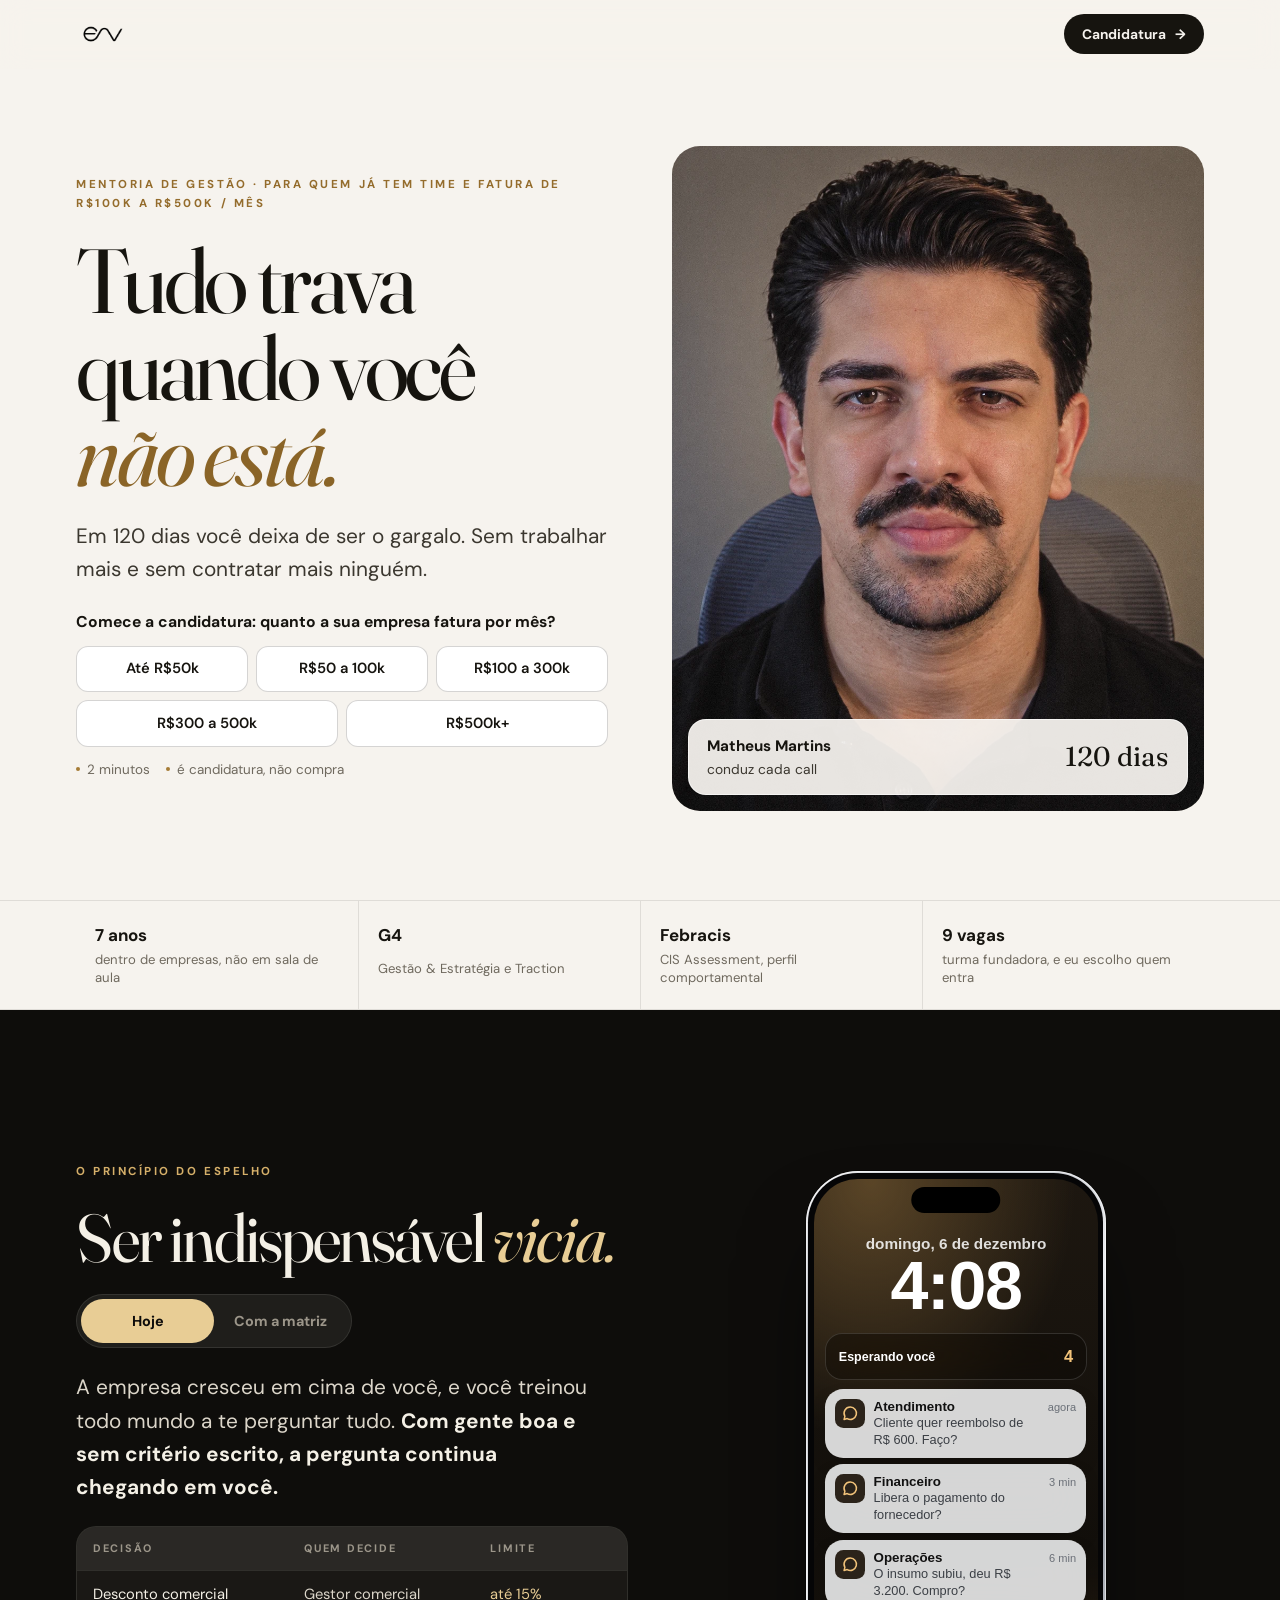
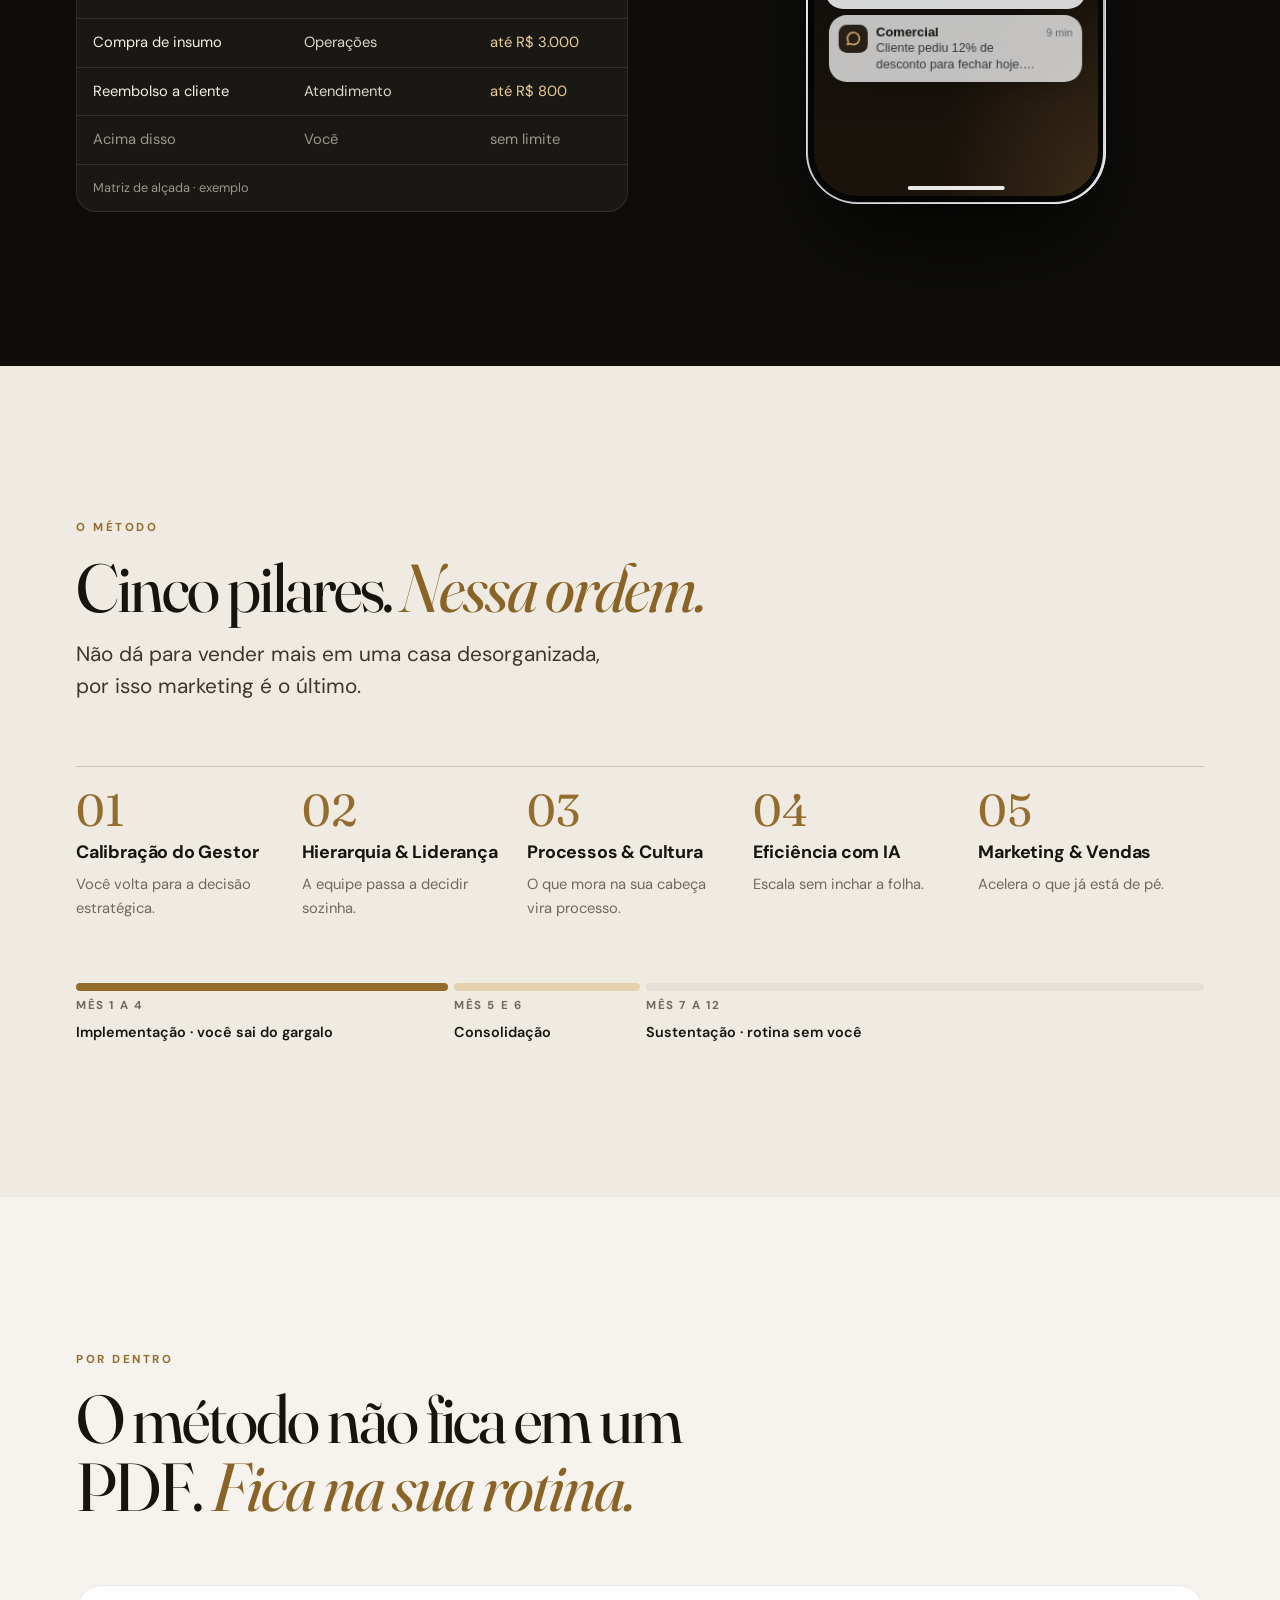
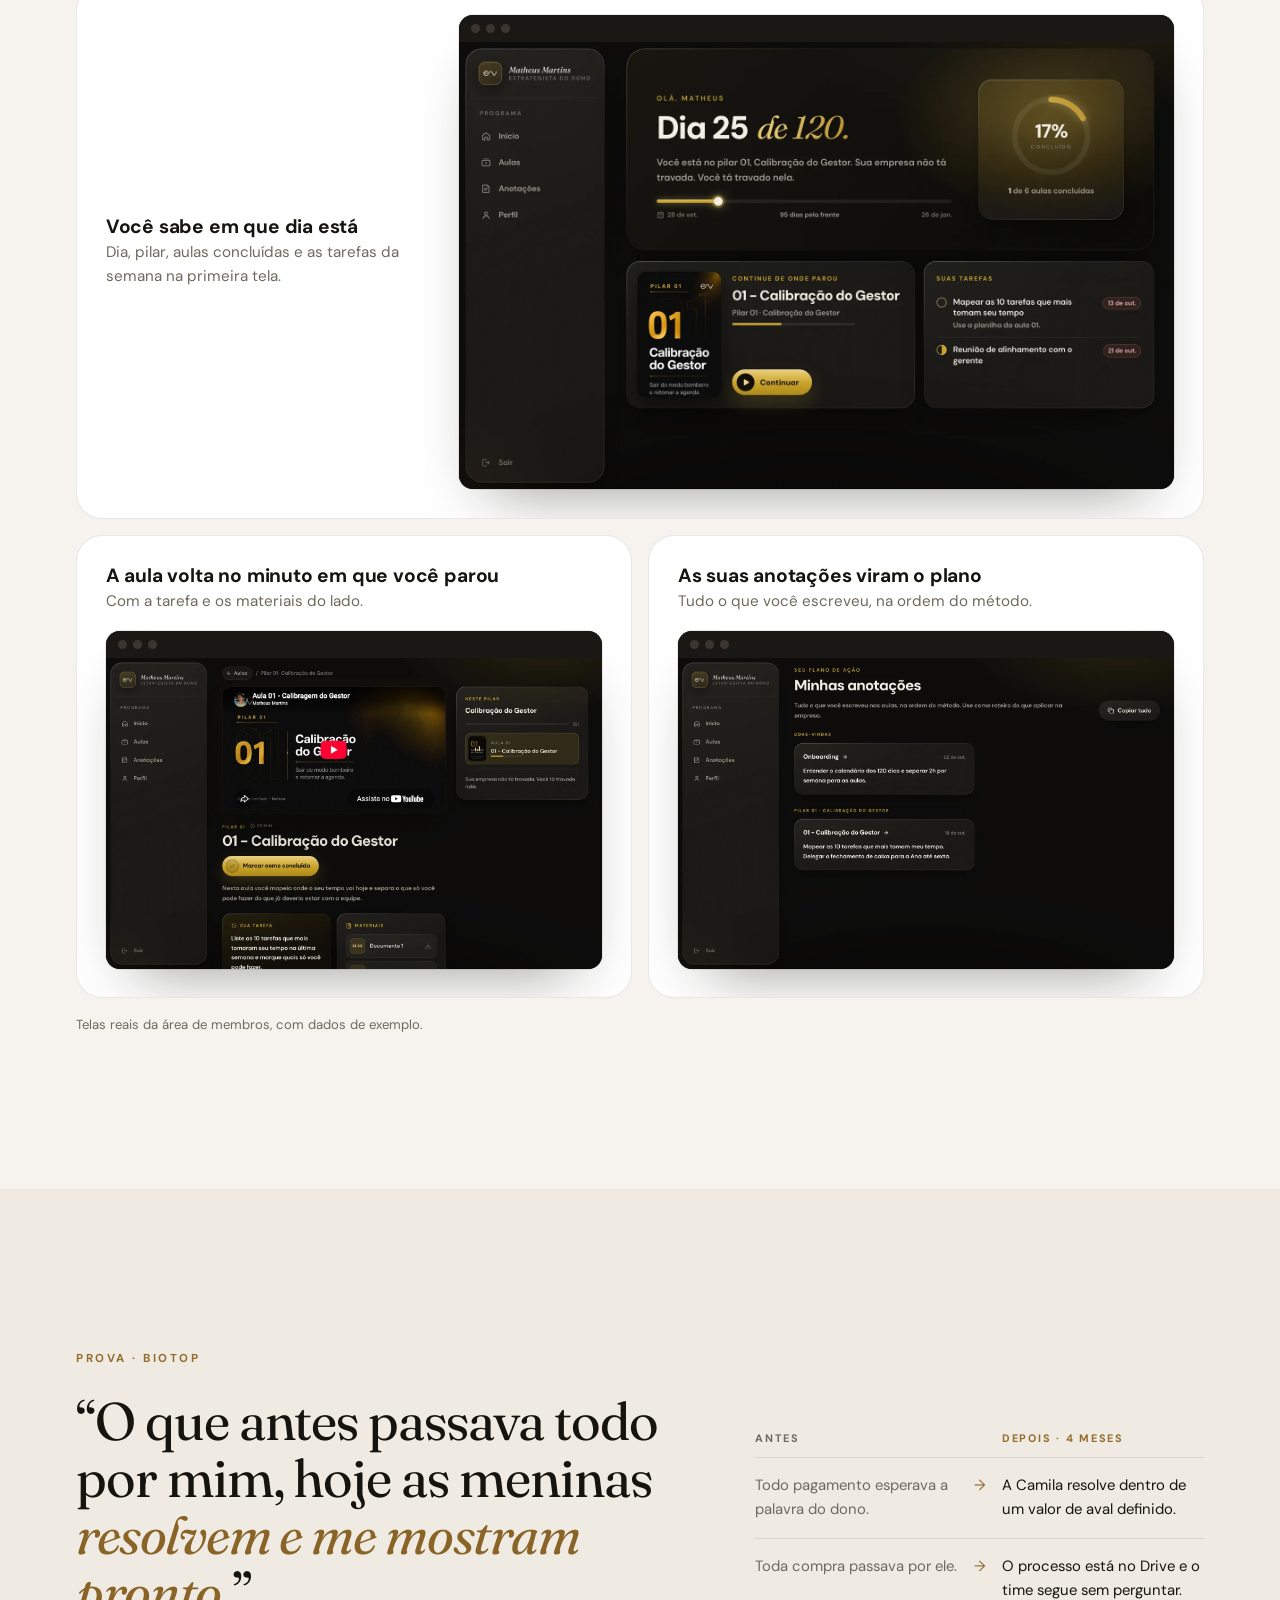
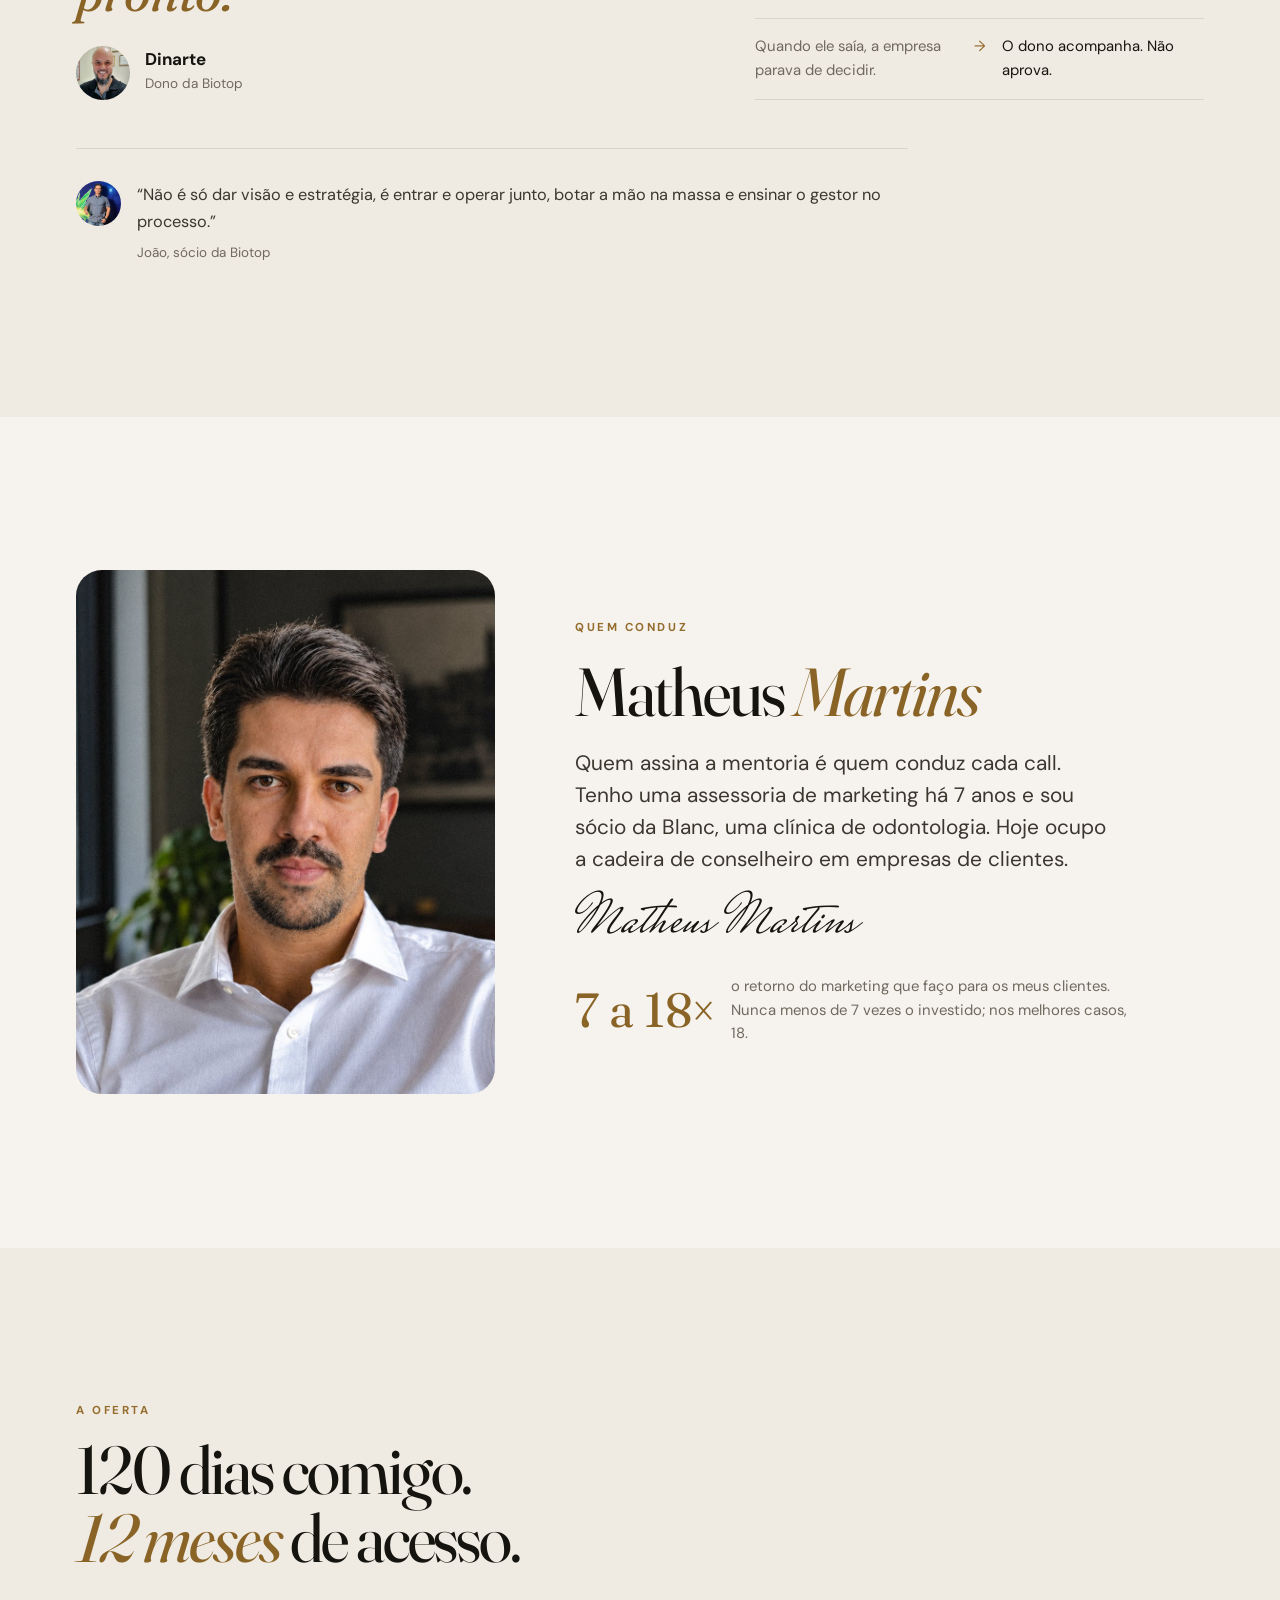
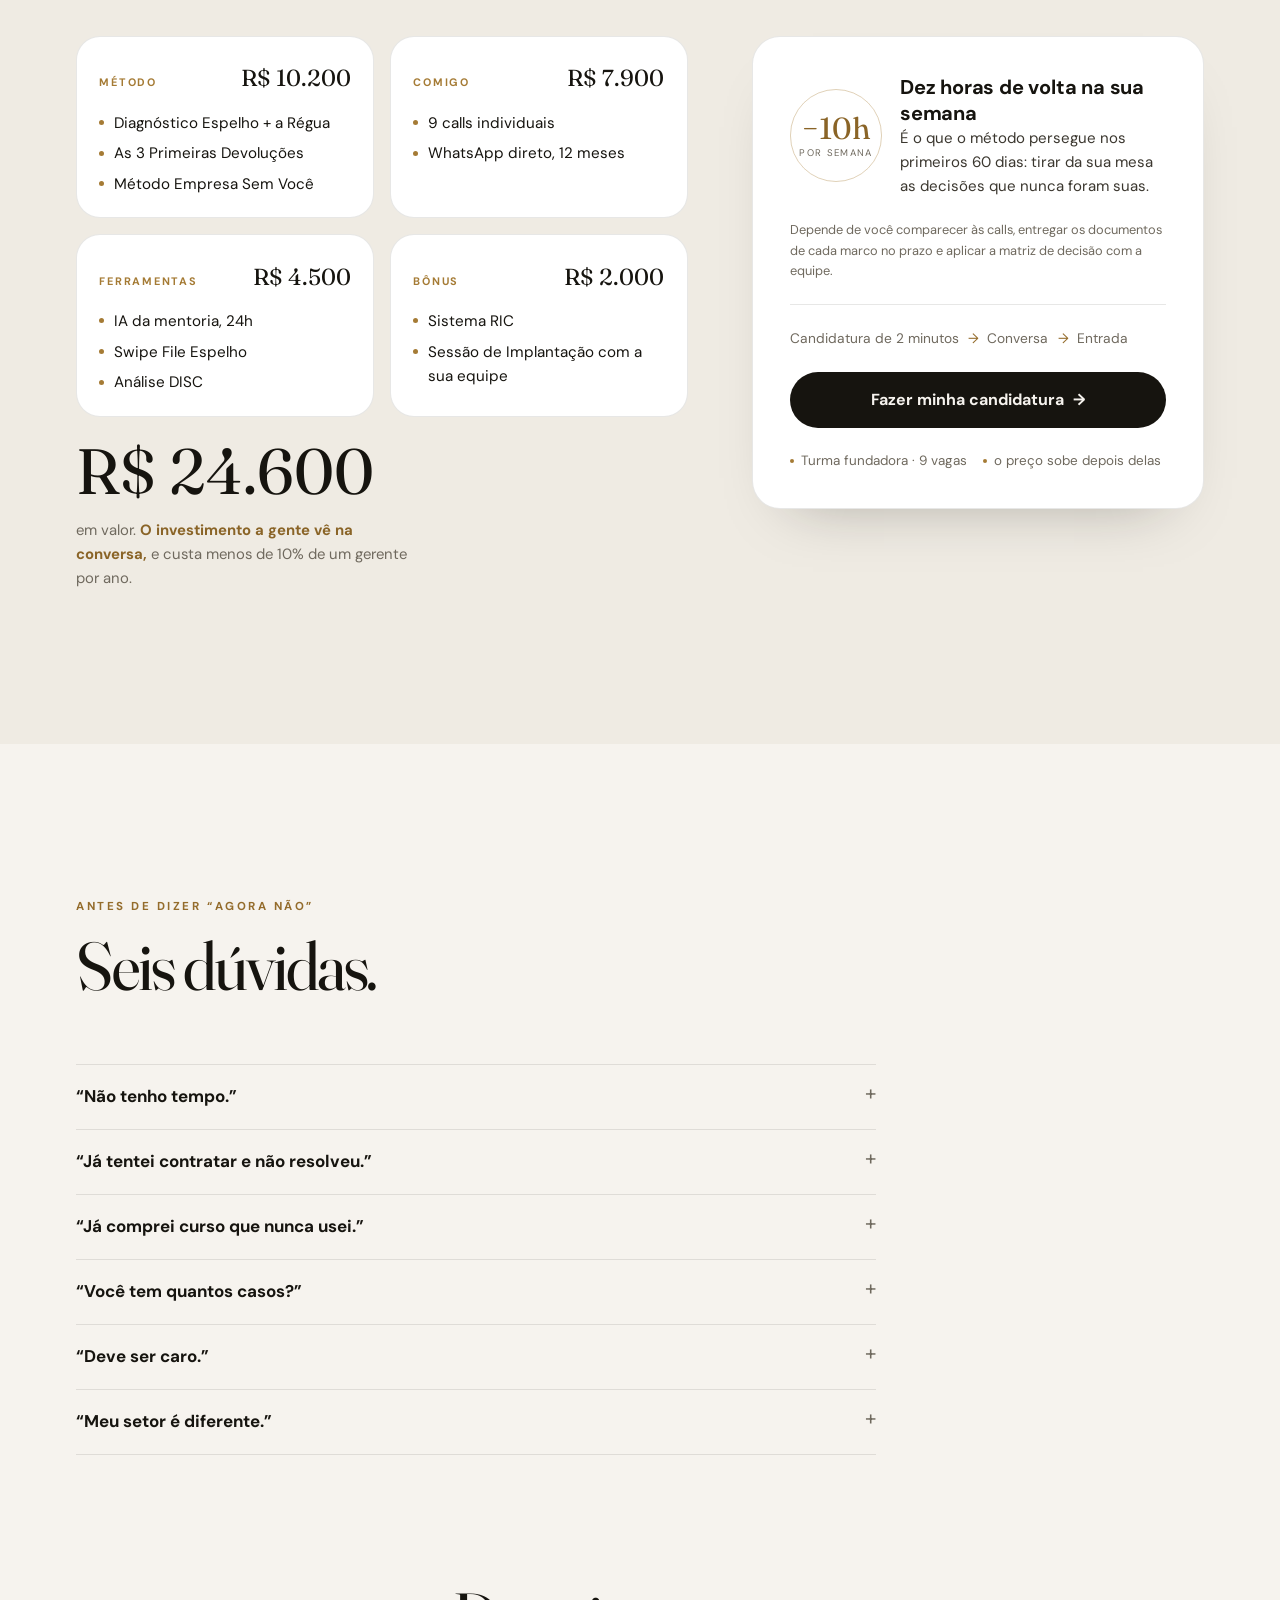
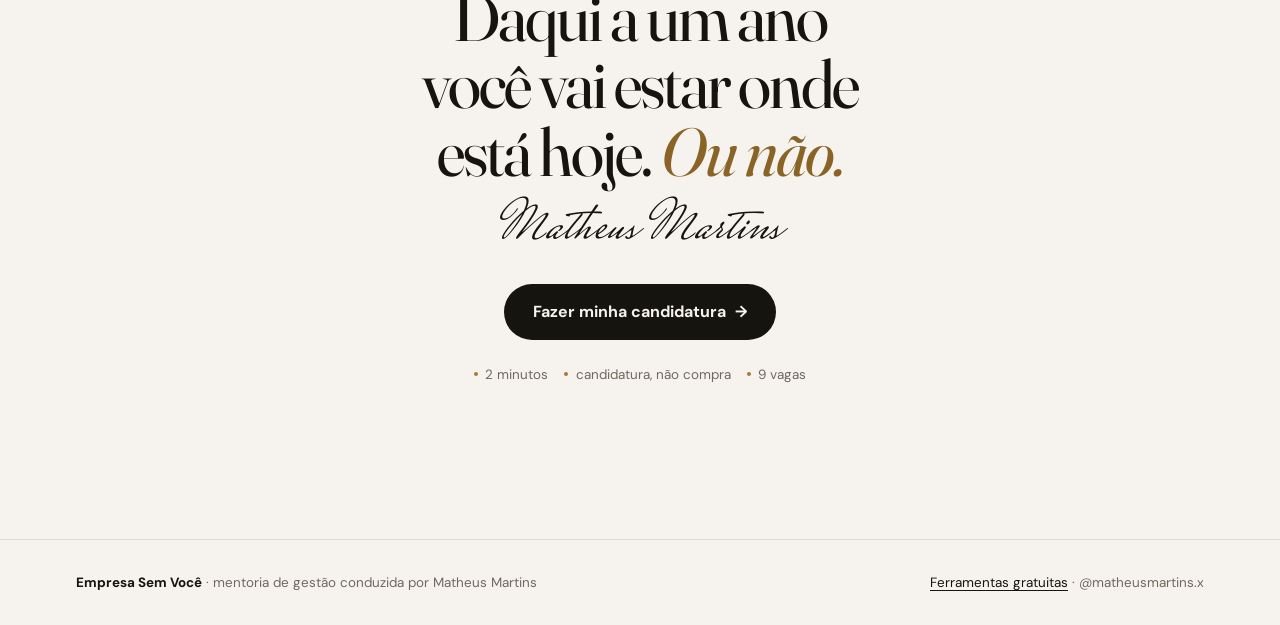
==== commit 1deaa5c0: "Quem conduz: sócio da Blanc Co-Authored-By: Claude Opus 5.5 <noreply@anthropic.com>" ====
--- a/index.html
+++ b/index.html
@@ -410,7 +410,7 @@
           <a class="chip" href="/cadastro?faturamento=300-500k">R$300 a 500k</a>
           <a class="chip" href="/cadastro?faturamento=500k%2B">R$500k+</a>
         </div>
-        <div class="terms"><span>2 minutos</span><span>é candidatura, não compra</span><span>7 dias para desistir + garantia das 10 horas</span></div>
+        <div class="terms"><span>2 minutos</span><span>é candidatura, não compra</span></div>
       </div>
     </div>
     <figure class="stage rv" style="--d:2">
@@ -552,7 +552,7 @@
     <div class="lead-who__tx">
       <p class="k rv">Quem conduz</p>
       <h2 class="rv">Matheus <em>Martins</em></h2>
-      <p class="lead rv">Quem assina a mentoria é quem conduz cada call. Tenho uma assessoria de marketing há 7 anos e sou dono da Blanc, uma clínica de odontologia. Hoje ocupo a cadeira de conselheiro em empresas de clientes.</p>
+      <p class="lead rv">Quem assina a mentoria é quem conduz cada call. Tenho uma assessoria de marketing há 7 anos e sou sócio da Blanc, uma clínica de odontologia. Hoje ocupo a cadeira de conselheiro em empresas de clientes.</p>
       <p class="sign rv" aria-hidden="true">Matheus Martins</p>
       <div class="x rv"><b>7 a 18×</b><span>o retorno do marketing que faço para os meus clientes. Nunca menos de 7 vezes o investido; nos melhores casos, 18.</span></div>
     </div>
@@ -579,9 +579,9 @@
       <aside class="seal rv">
         <div class="seal__big">
           <div class="seal__ring"><div><b>−10h</b><small>por semana</small></div></div>
-          <div><h3>Garantia das 10 horas</h3><p>Essas dez horas têm que sair da sua semana até o dia 60. Se não saírem, eu sigo trabalhando sem cobrar mensalidade até saírem.</p></div>
+          <div><h3>Dez horas de volta na sua semana</h3><p>É o que o método persegue nos primeiros 60 dias: tirar da sua mesa as decisões que nunca foram suas.</p></div>
         </div>
-        <p class="fine">Vale enquanto você comparecer às calls, entregar os documentos de cada marco no prazo e aplicar a matriz de decisão com a equipe. E nos primeiros 7 dias você pode desistir com 100% de volta, sem justificativa.</p>
+        <p class="fine">Depende de você comparecer às calls, entregar os documentos de cada marco no prazo e aplicar a matriz de decisão com a equipe.</p>
         <hr>
         <div class="flow"><span>Candidatura de 2 minutos</span><span>Conversa</span><span>Entrada</span></div>
         <a class="btn" href="/cadastro">Fazer minha candidatura <span>→</span></a>
@@ -602,15 +602,15 @@
       <details><summary>“Não tenho tempo.”</summary><p>São 9 calls em 12 meses, e a primeira já te devolve horas da semana.</p></details>
       <details><summary>“Já tentei contratar e não resolveu.”</summary><p>Sem processo documentado, você não delegou responsabilidade. Delegou o caos. Aqui a gente documenta primeiro.</p></details>
       <details><summary>“Já comprei curso que nunca usei.”</summary><p>Esse não depende da sua disciplina. O método te convoca: a plataforma marca a call, e a sua parte é aparecer.</p></details>
-      <details><summary>“Você tem quantos casos?”</summary><p>Um documentado, a Biotop, e é por isso que essa turma tem esse preço e essa garantia. Você está entrando no momento em que eu preciso que dê certo.</p></details>
-      <details><summary>“Deve ser caro.”</summary><p>Custa menos de 10% do gerente que você pensou em contratar, e devolve dez horas por semana nos primeiros 60 dias, ou eu sigo trabalhando sem cobrar. O número exato eu falo na conversa.</p></details>
+      <details><summary>“Você tem quantos casos?”</summary><p>Um documentado, a Biotop, e é por isso que essa turma tem esse preço. Você está entrando no momento em que eu preciso que dê certo.</p></details>
+      <details><summary>“Deve ser caro.”</summary><p>Custa menos de 10% do gerente que você pensou em contratar. O número exato eu falo na conversa.</p></details>
       <details><summary>“Meu setor é diferente.”</summary><p>O método não mexe no seu produto. Mexe em quem decide. E quem decide é igual em todo setor: você.</p></details>
     </div>
     <div class="end">
       <h2 class="rv">Daqui a um ano você vai estar onde está hoje. <em>Ou não.</em></h2>
       <p class="sign rv" aria-hidden="true">Matheus Martins</p>
       <a class="btn rv" href="/cadastro">Fazer minha candidatura <span>→</span></a>
-      <div class="terms rv"><span>2 minutos</span><span>candidatura, não compra</span><span>7 dias para desistir + garantia das 10 horas</span><span>9 vagas</span></div>
+      <div class="terms rv"><span>2 minutos</span><span>candidatura, não compra</span><span>9 vagas</span></div>
     </div>
   </div>
 </section>
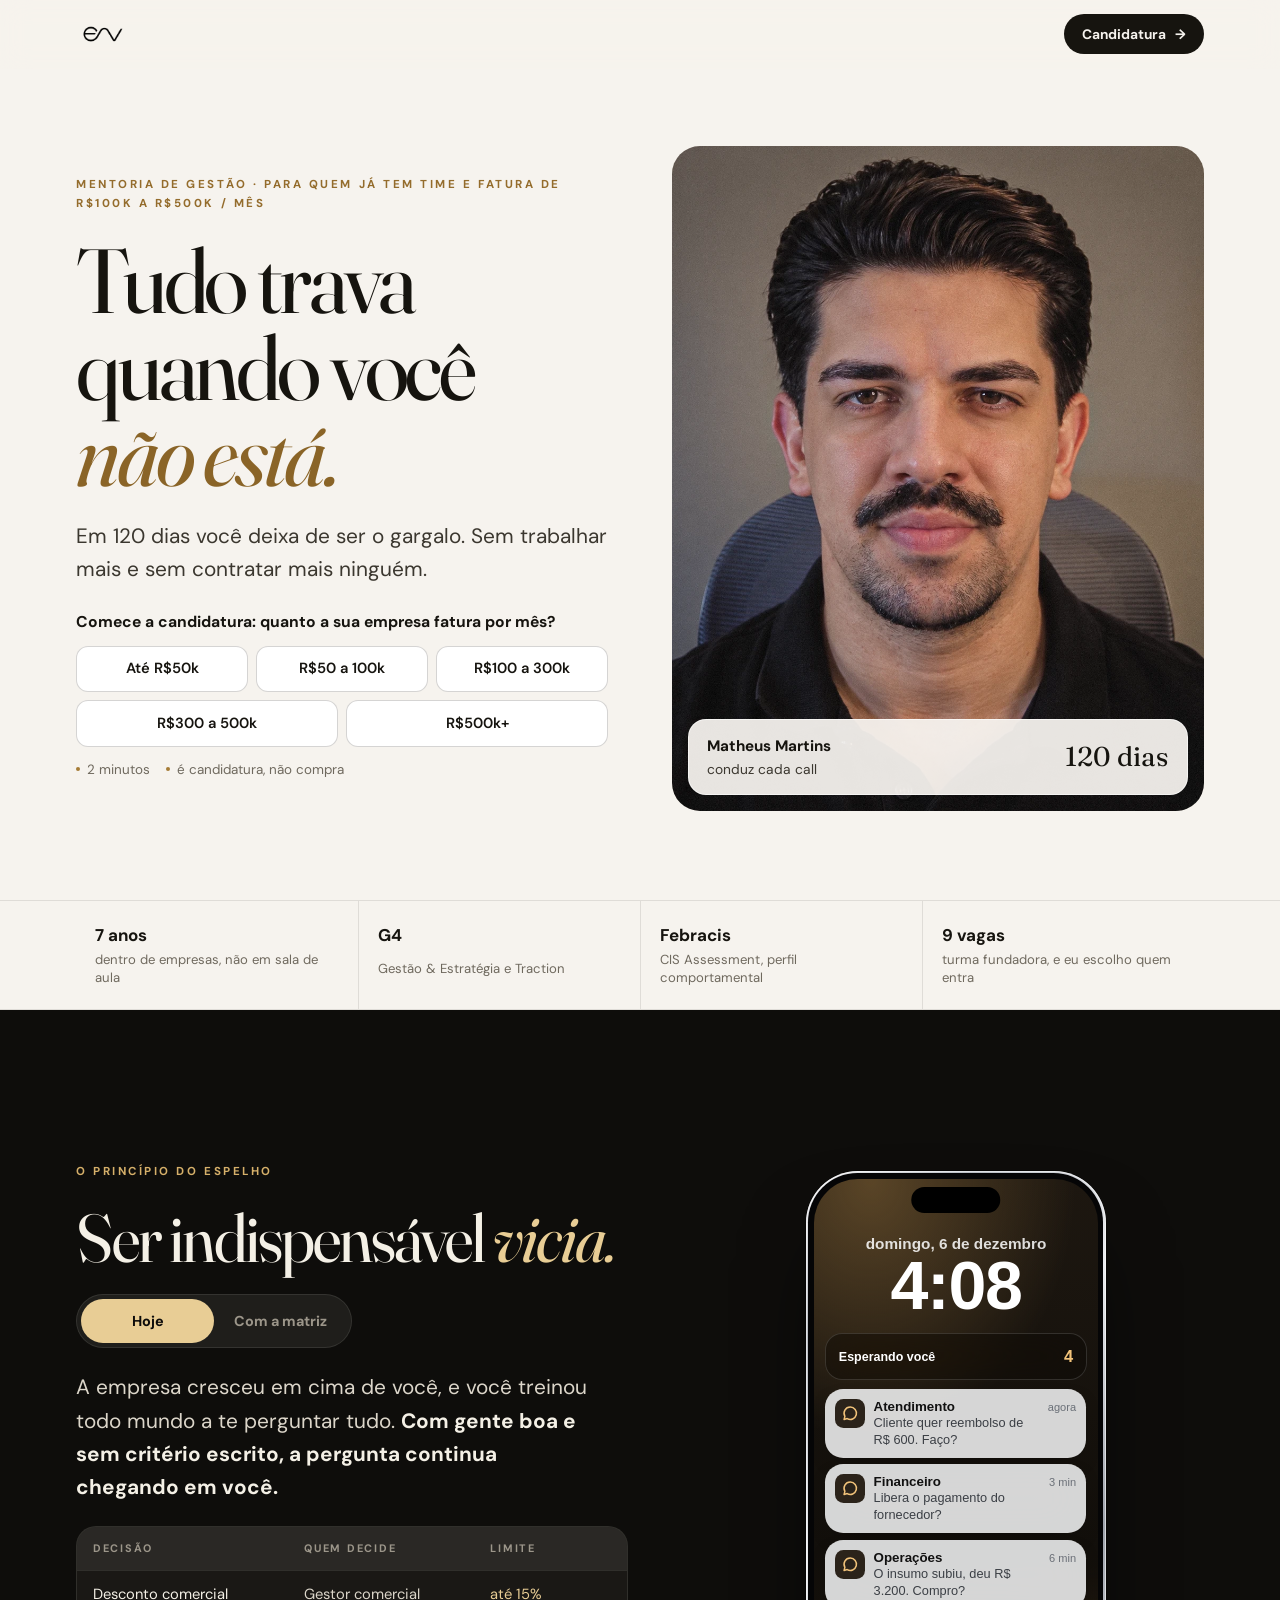
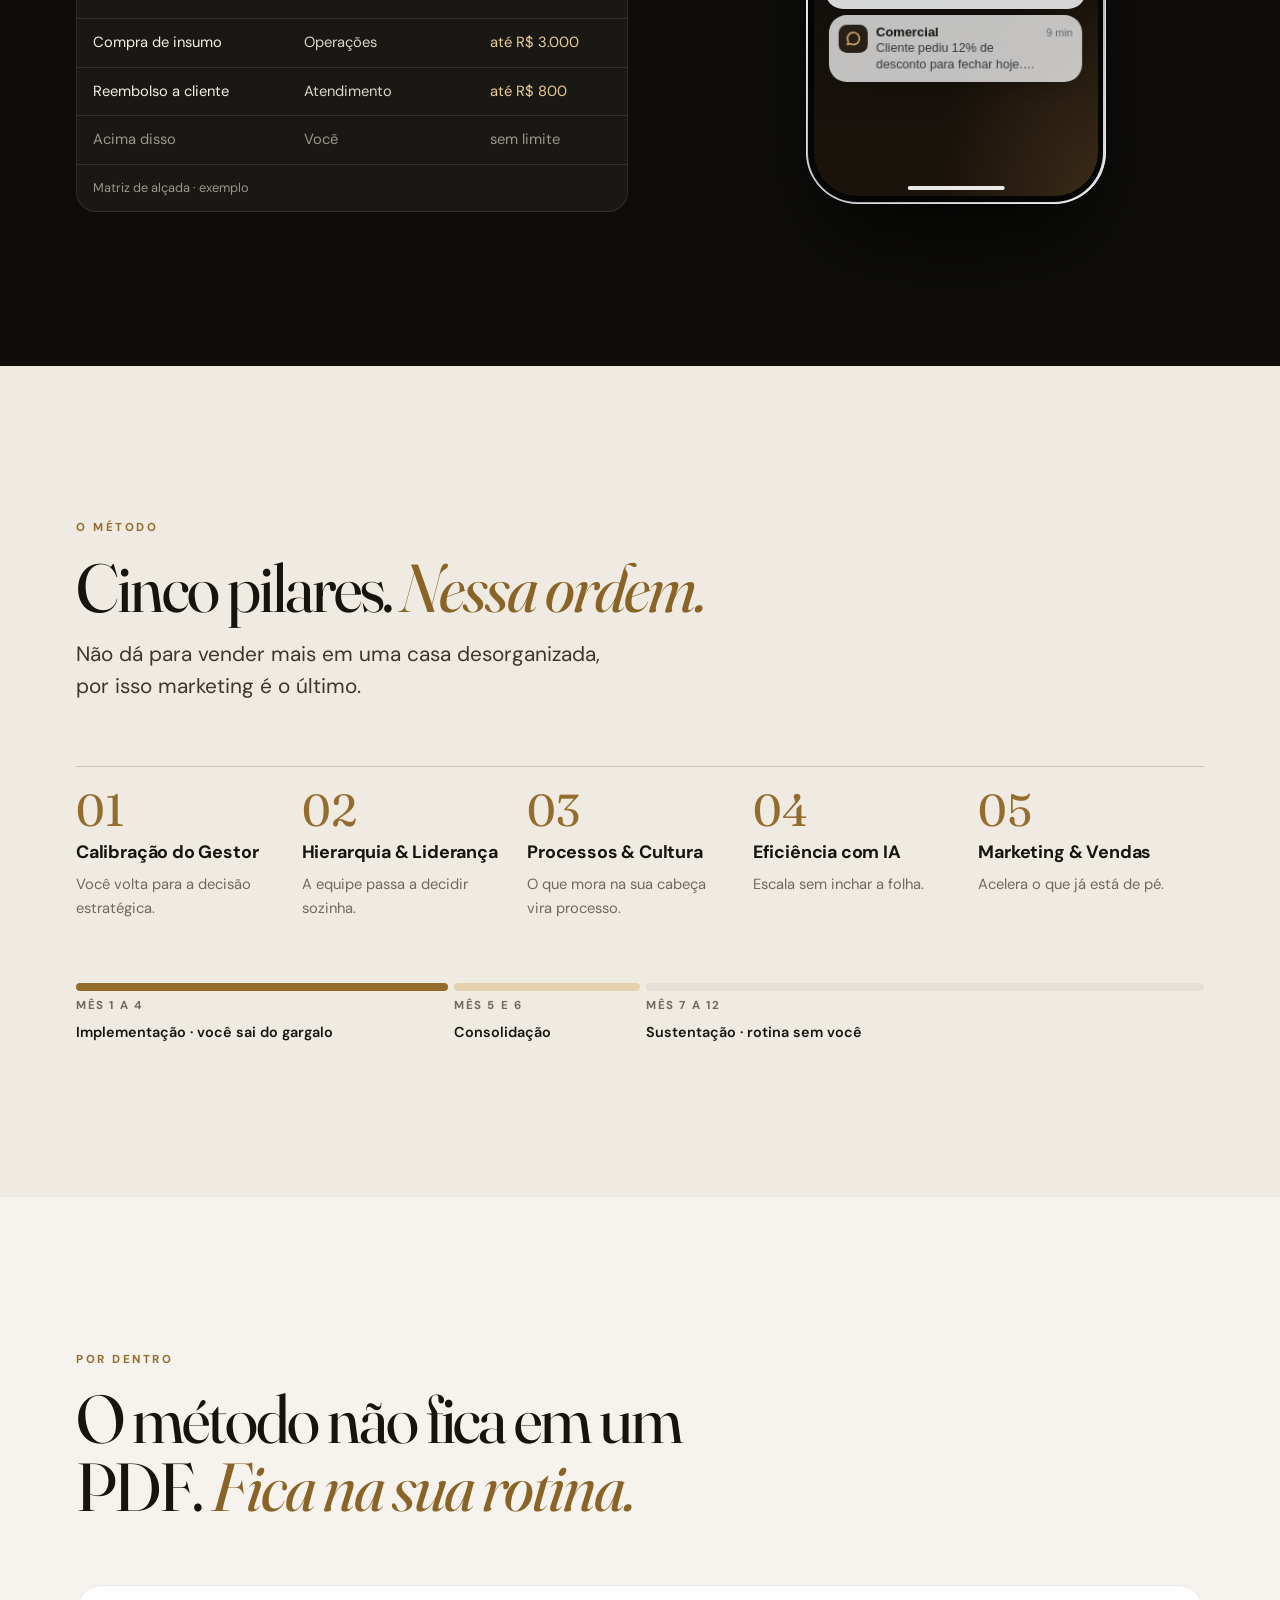
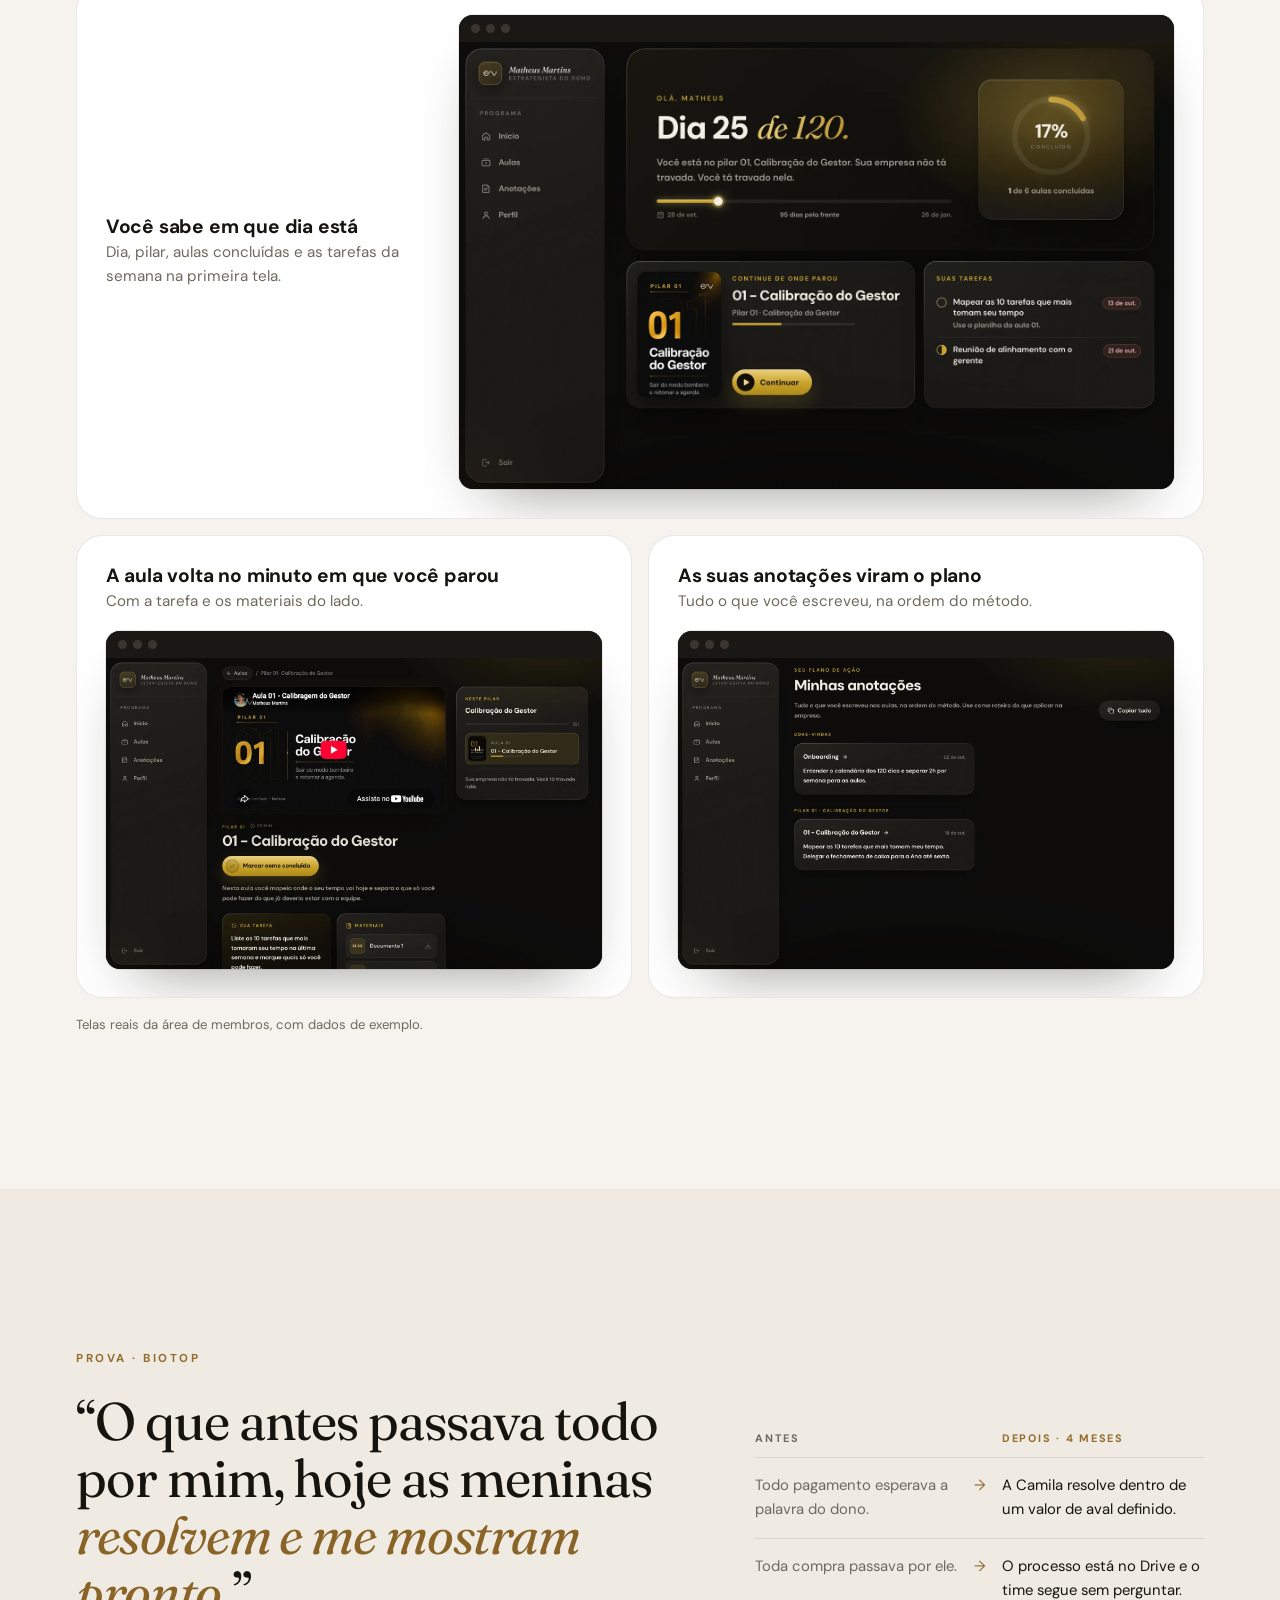
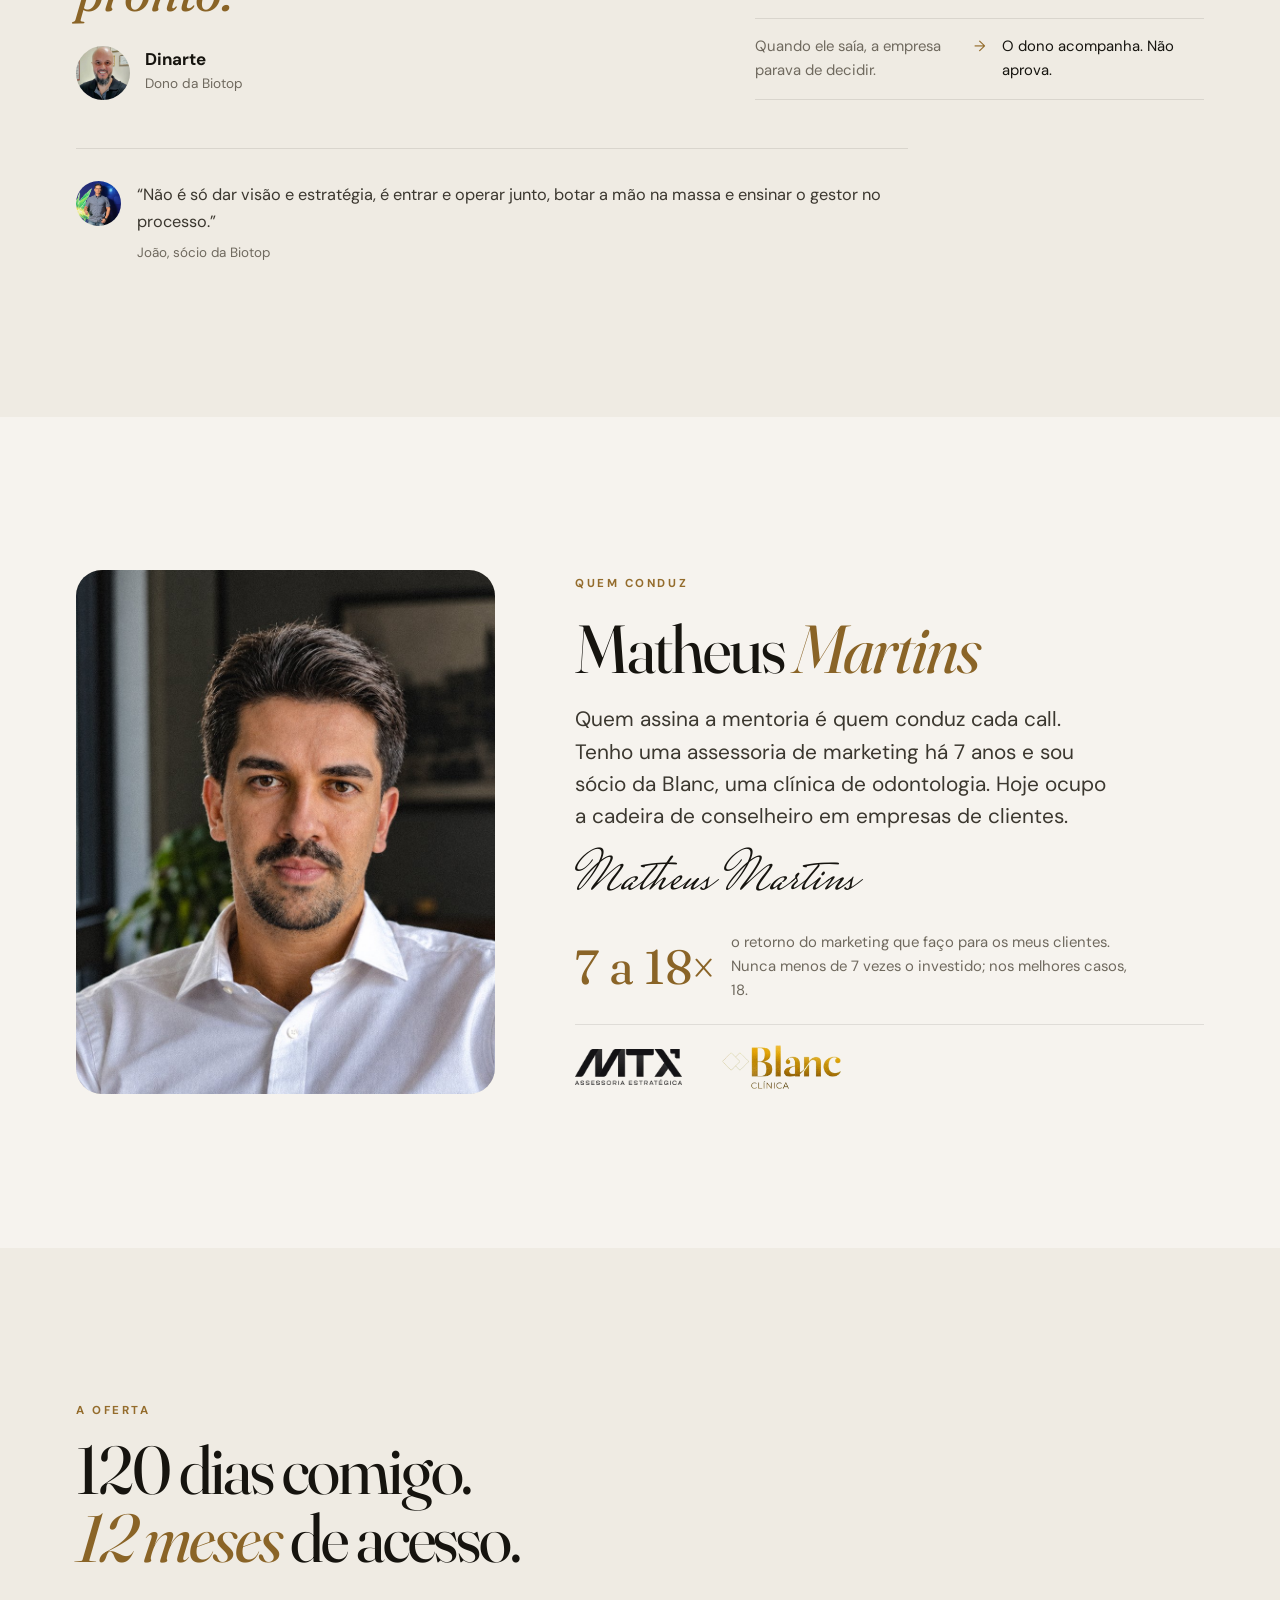
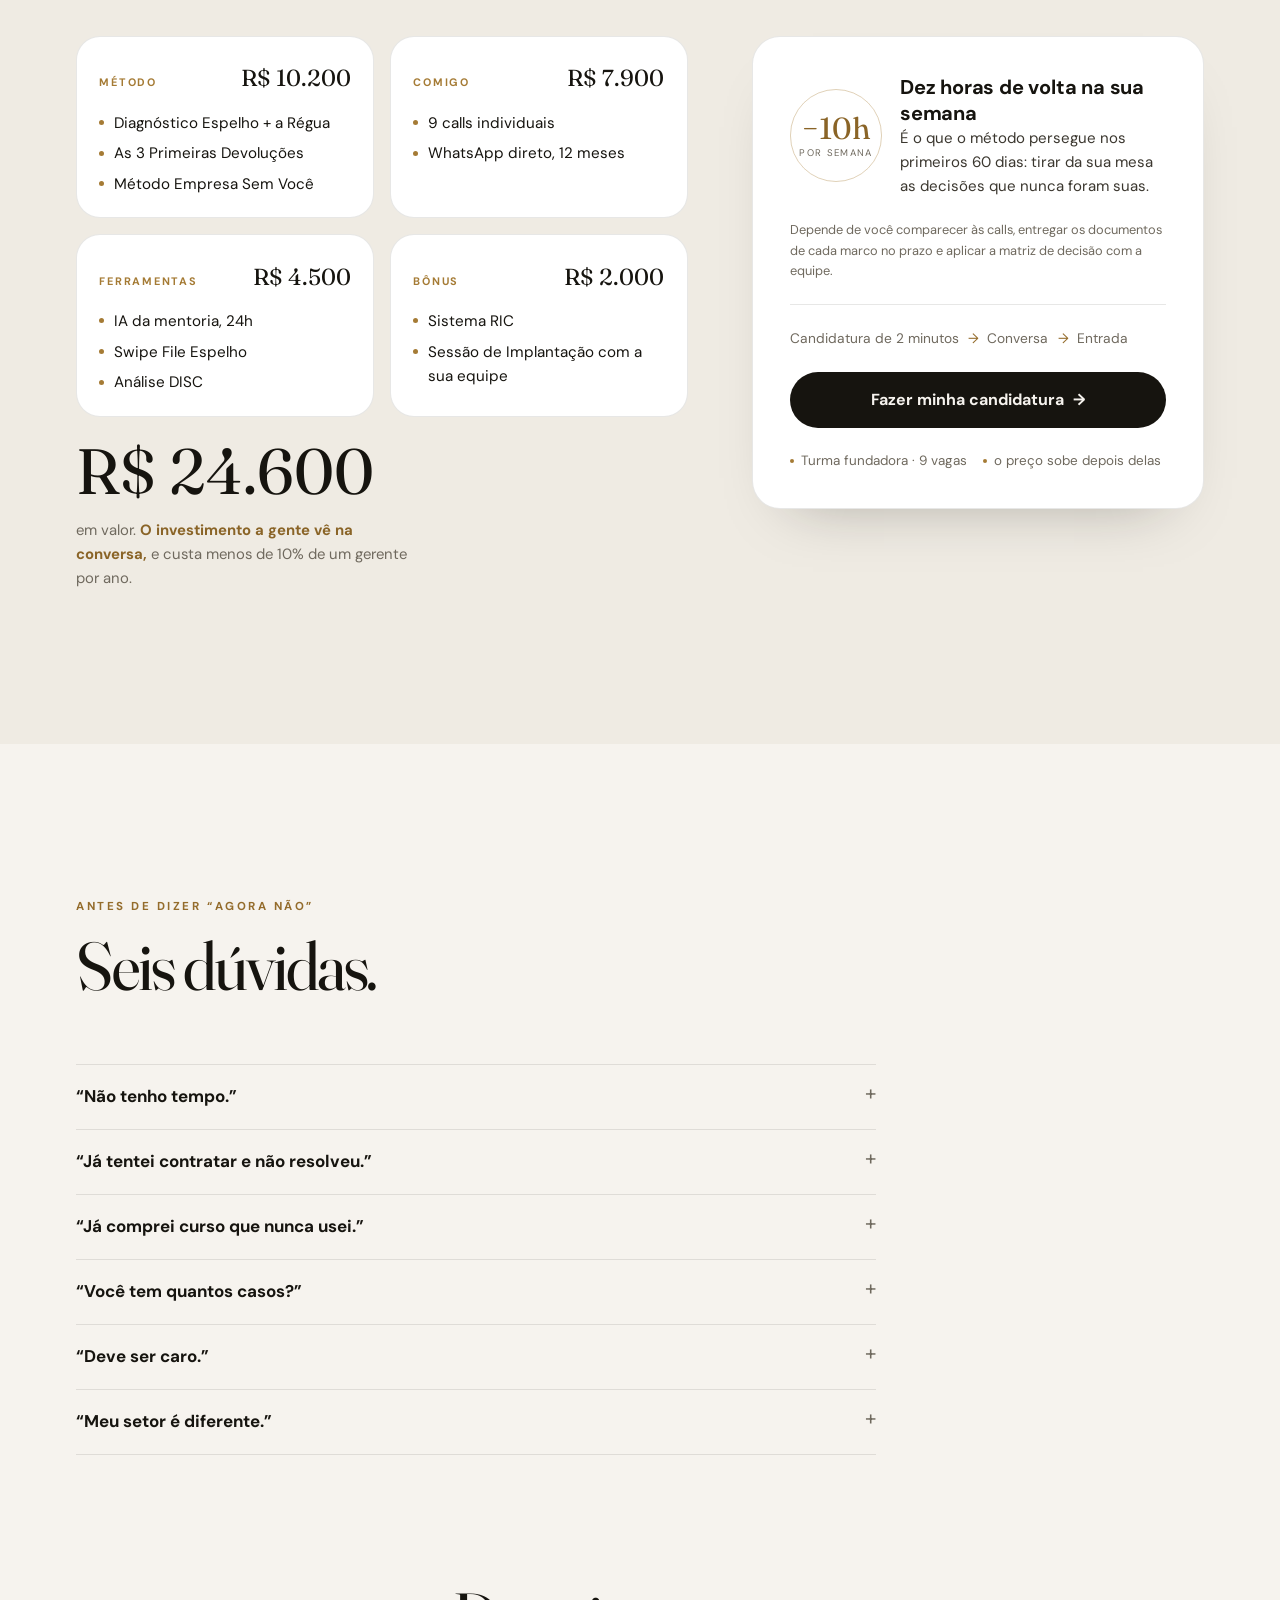
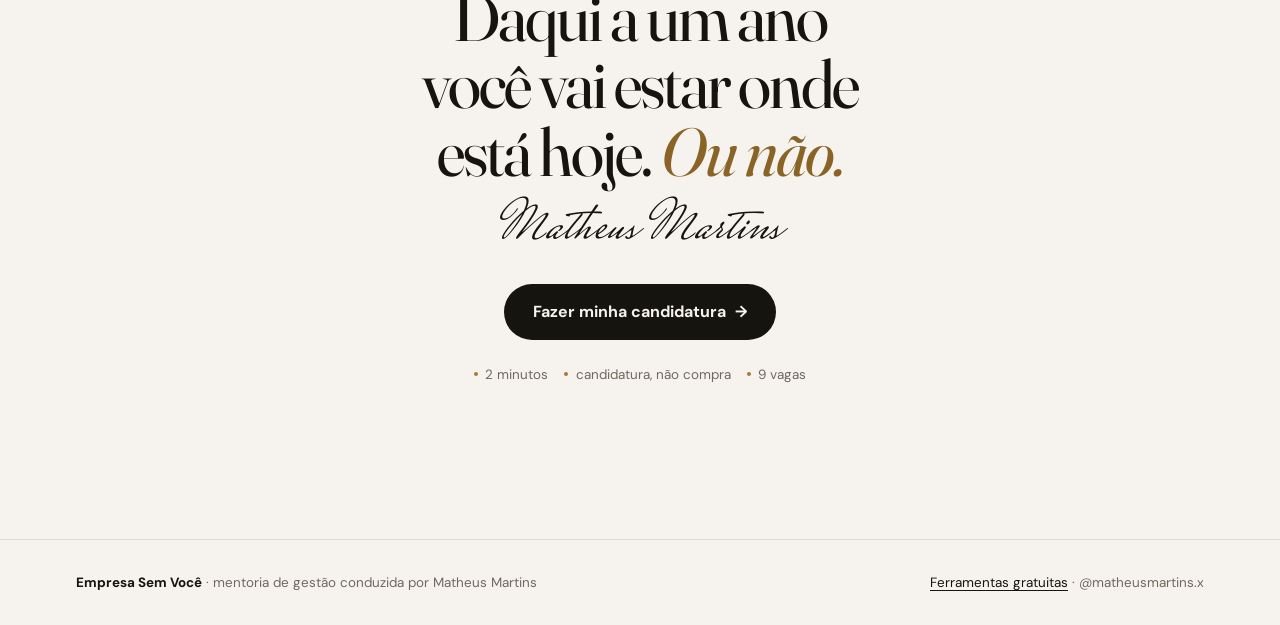
==== commit 4b8cd9ce: "Quem conduz: logos pequenas da MTX e da Blanc como referência Co-Authored-By: Claude Opus 5.5 <norep" ====
--- a/index.html
+++ b/index.html
@@ -324,6 +324,10 @@
 .lead-who figure img{width:100%;height:100%;object-fit:cover;object-position:50% 20%}
 .lead-who__tx{display:grid;gap:1.3rem}
 
+.marks{display:flex;align-items:center;gap:clamp(1.5rem,4vw,2.5rem);padding-top:1.3rem;border-top:1px solid var(--line)}
+.marks img{width:auto}
+.marks img.m-mtx{height:36px}
+.marks img.m-blanc{height:44px}
 .x{display:flex;gap:1rem;align-items:center;flex-wrap:wrap}
 .x b{font-family:var(--serif);font-weight:400;font-size:3rem;line-height:1;color:var(--gold-3)}
 .x span{max-width:26rem;color:var(--mute);font-size:.93rem}
@@ -555,6 +559,7 @@
       <p class="lead rv">Quem assina a mentoria é quem conduz cada call. Tenho uma assessoria de marketing há 7 anos e sou sócio da Blanc, uma clínica de odontologia. Hoje ocupo a cadeira de conselheiro em empresas de clientes.</p>
       <p class="sign rv" aria-hidden="true">Matheus Martins</p>
       <div class="x rv"><b>7 a 18×</b><span>o retorno do marketing que faço para os meus clientes. Nunca menos de 7 vezes o investido; nos melhores casos, 18.</span></div>
+      <div class="marks rv"><img class="m-mtx" src="/assets/logo-mtx.webp" alt="MTX Assessoria Estratégica" width="284" height="96" loading="lazy" decoding="async"><img class="m-blanc" src="/assets/logo-blanc.webp" alt="Blanc Clínica" width="431" height="159" loading="lazy" decoding="async"></div>
     </div>
   </div>
 </section>
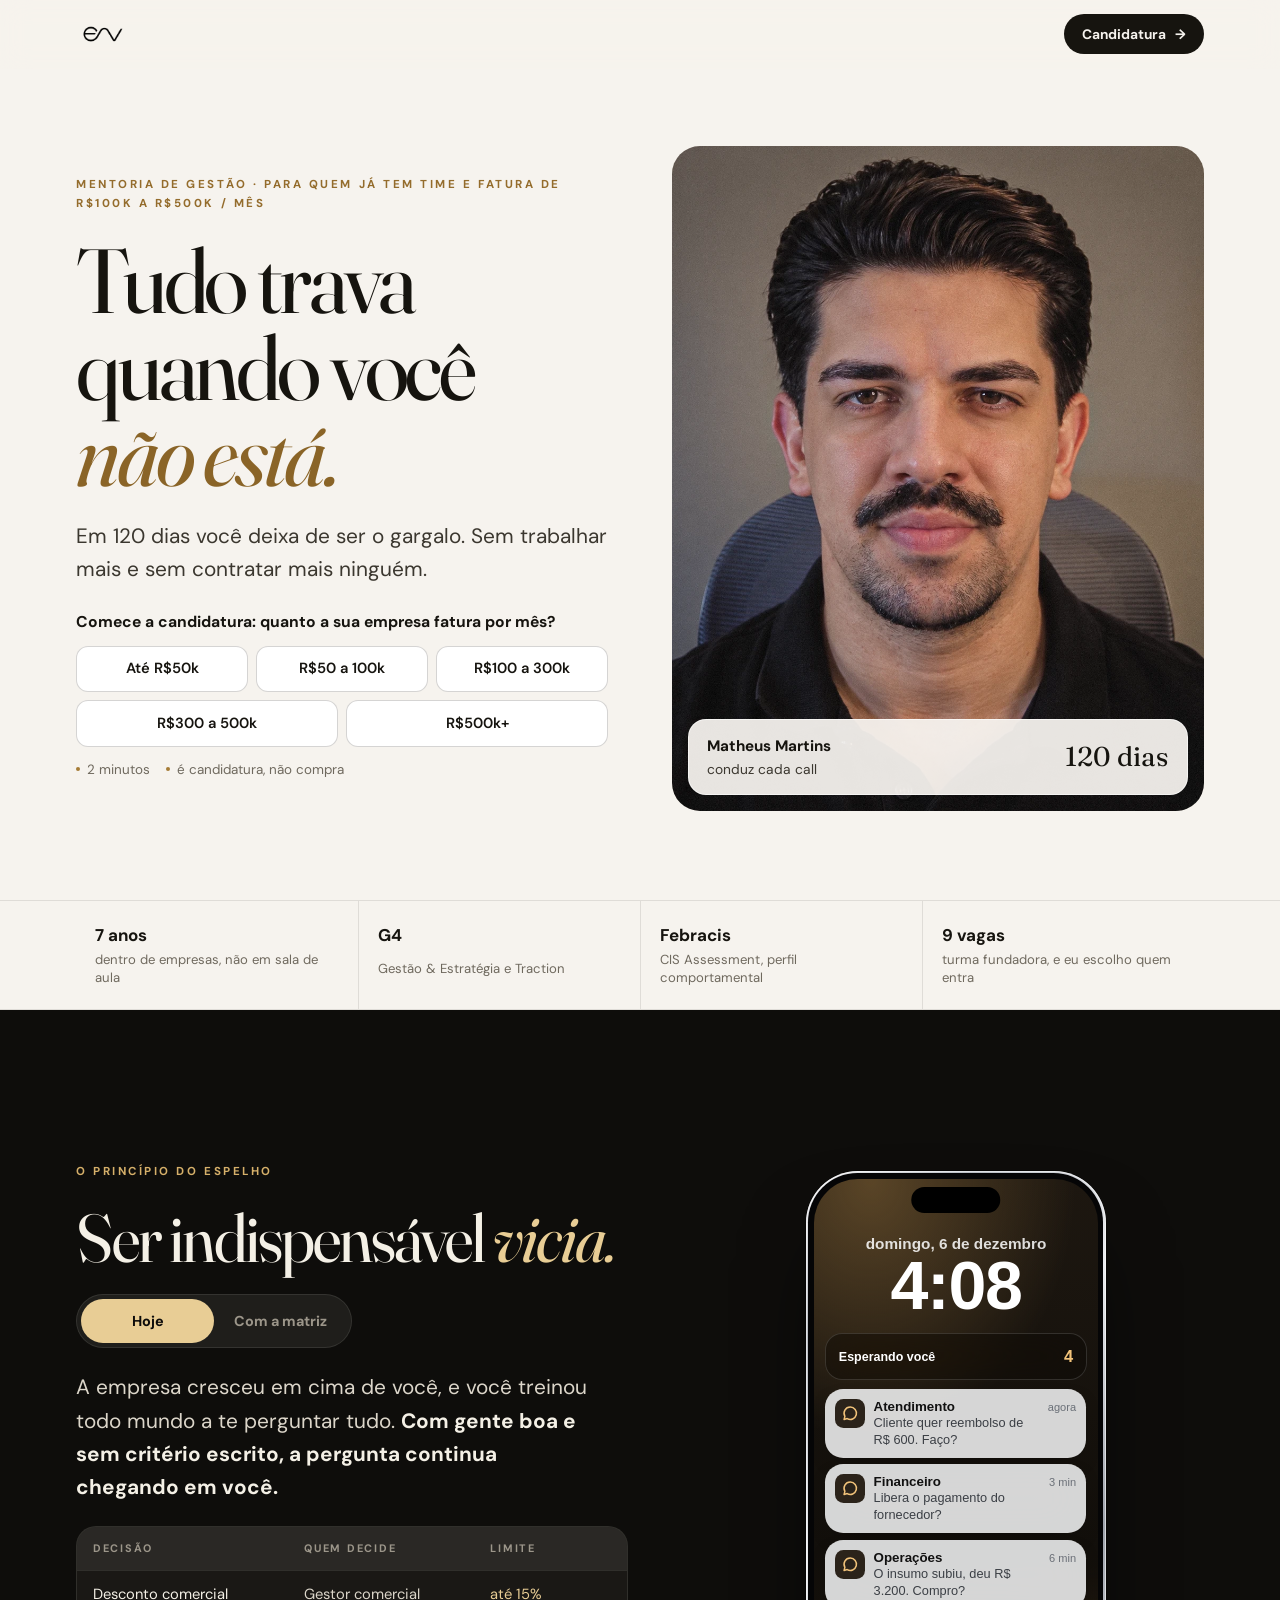
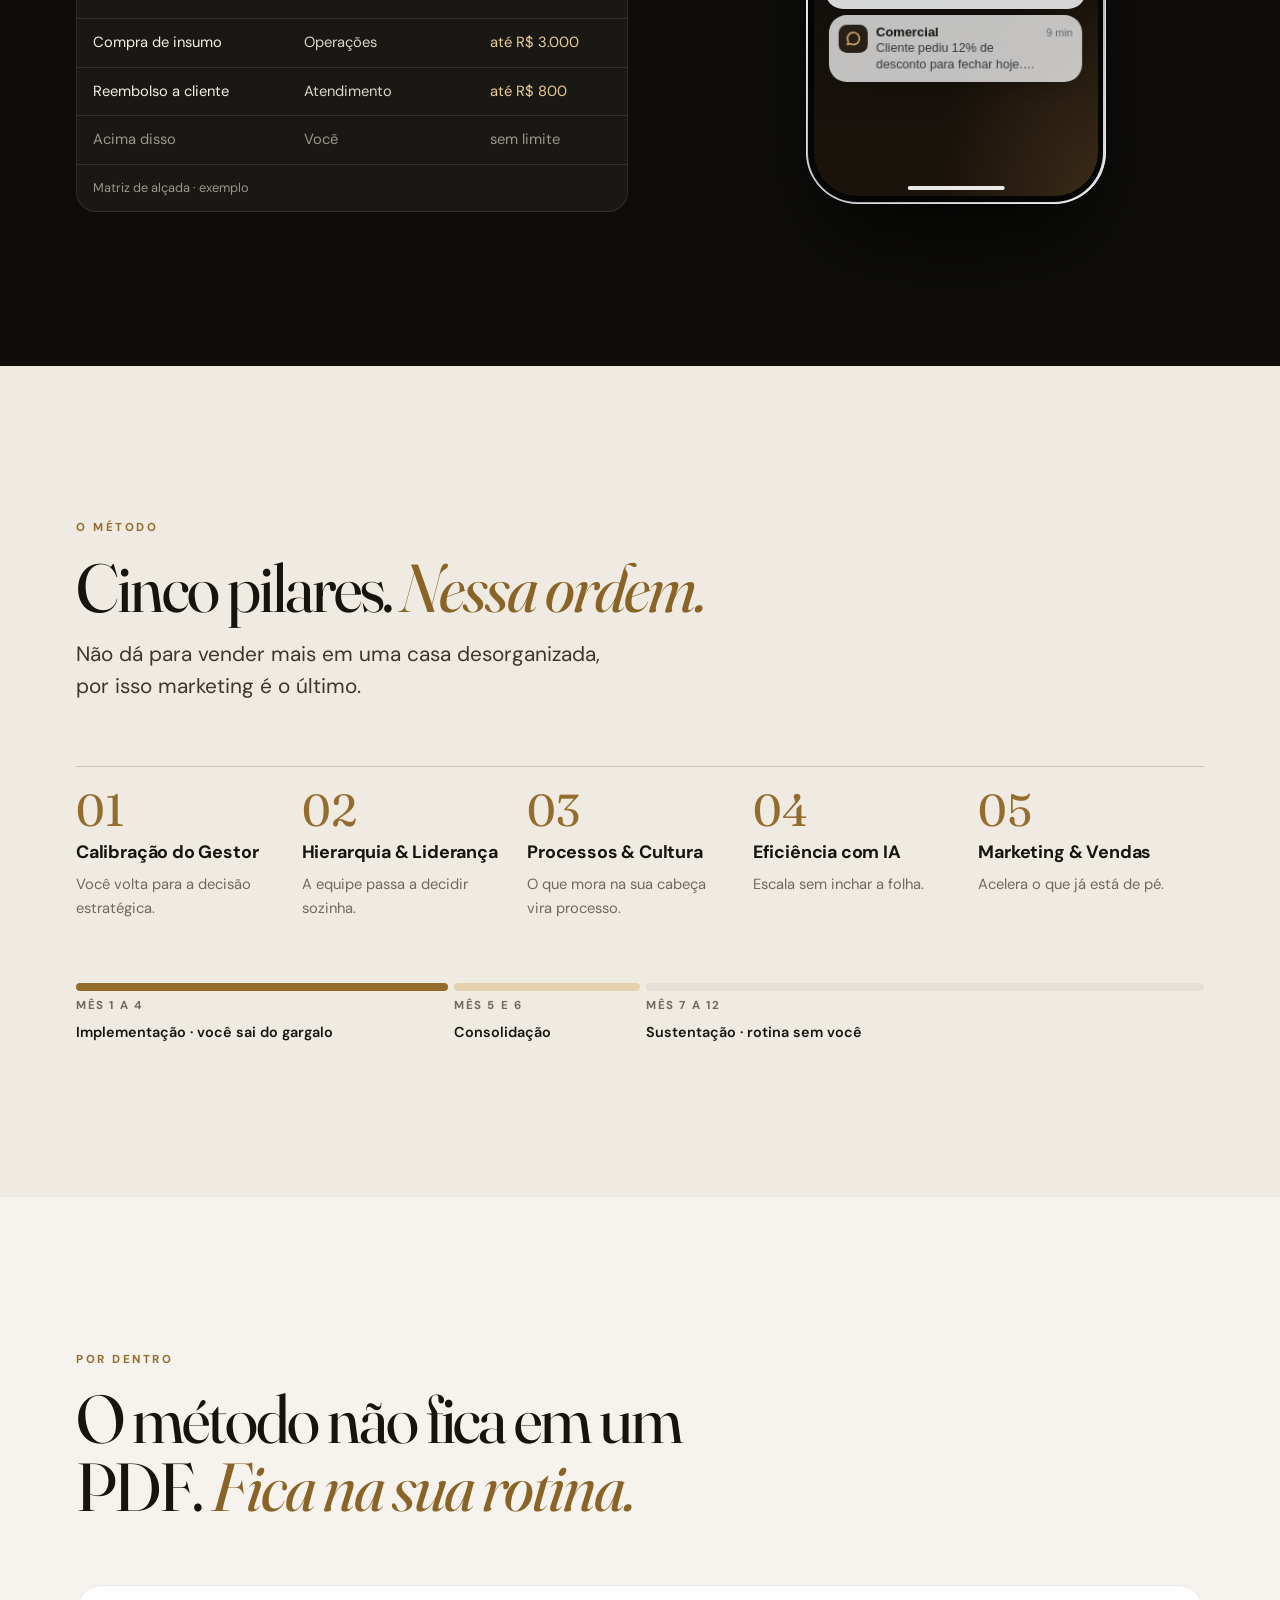
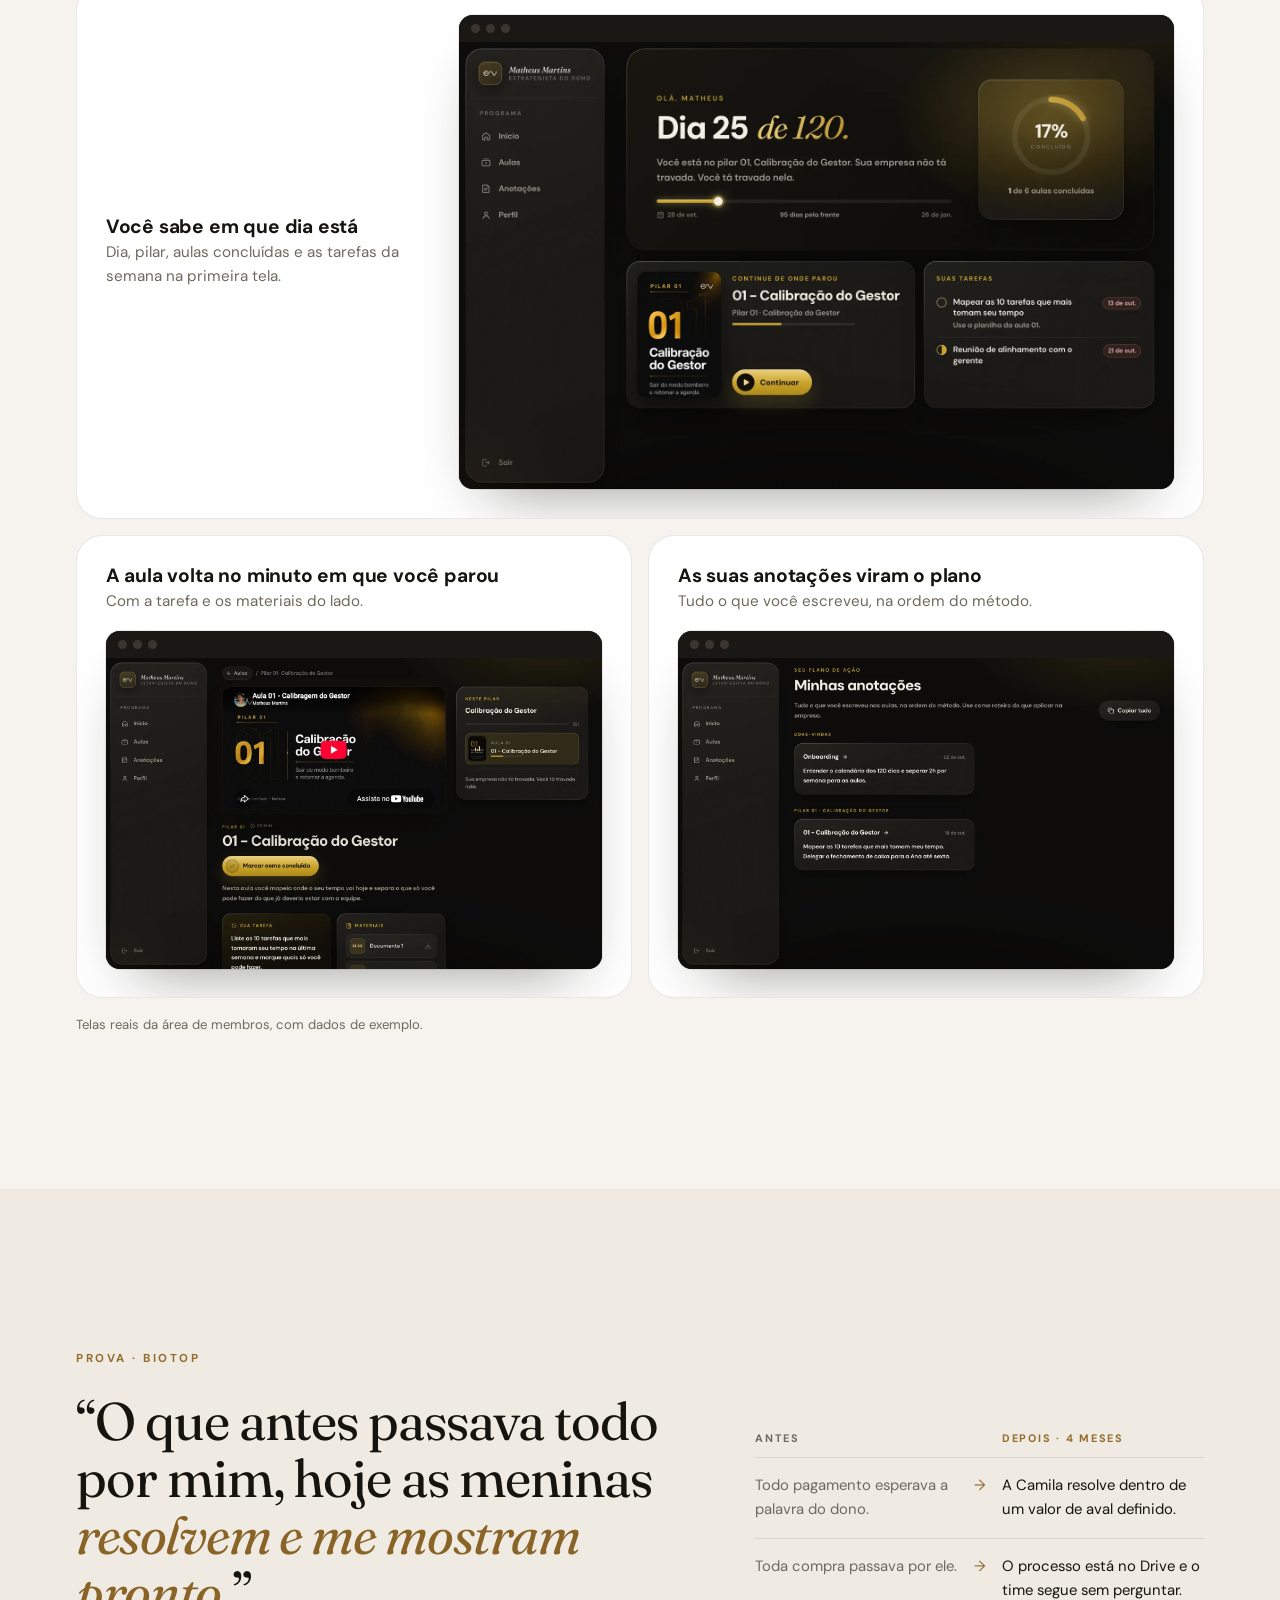
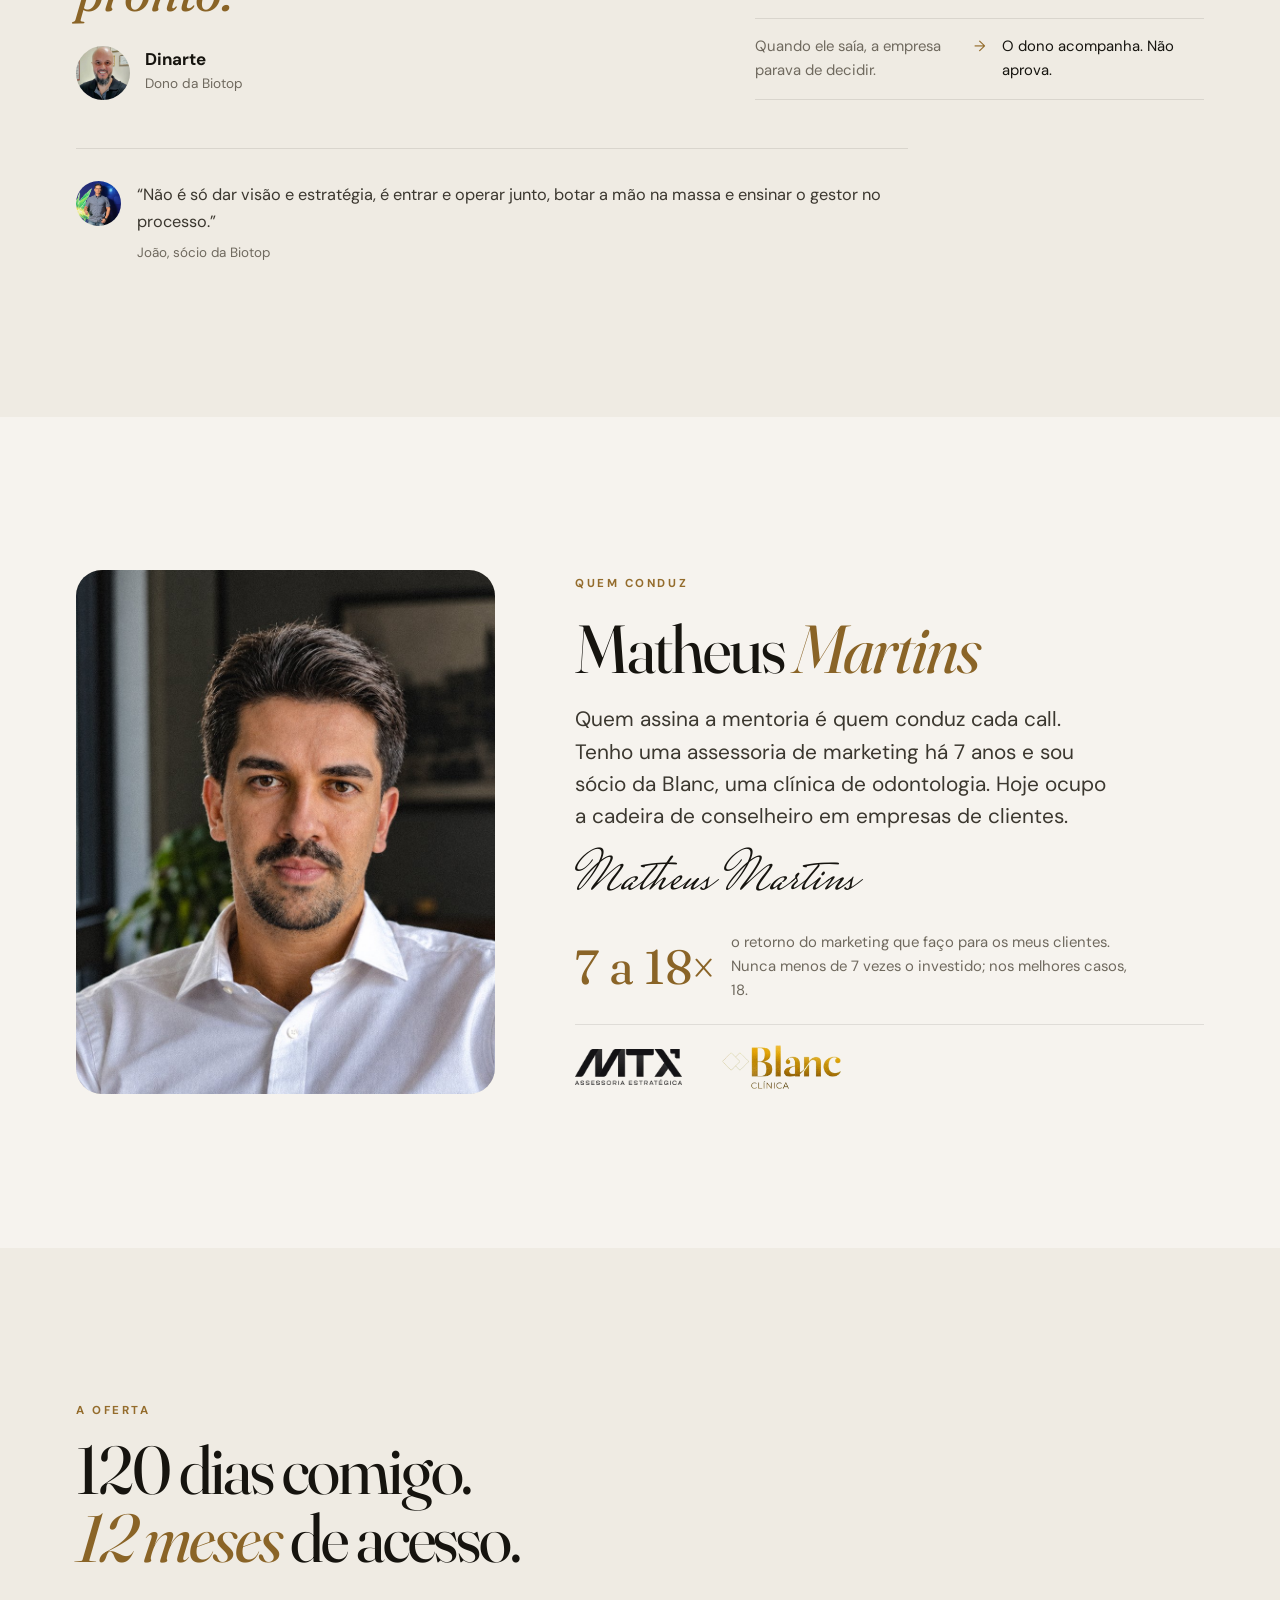
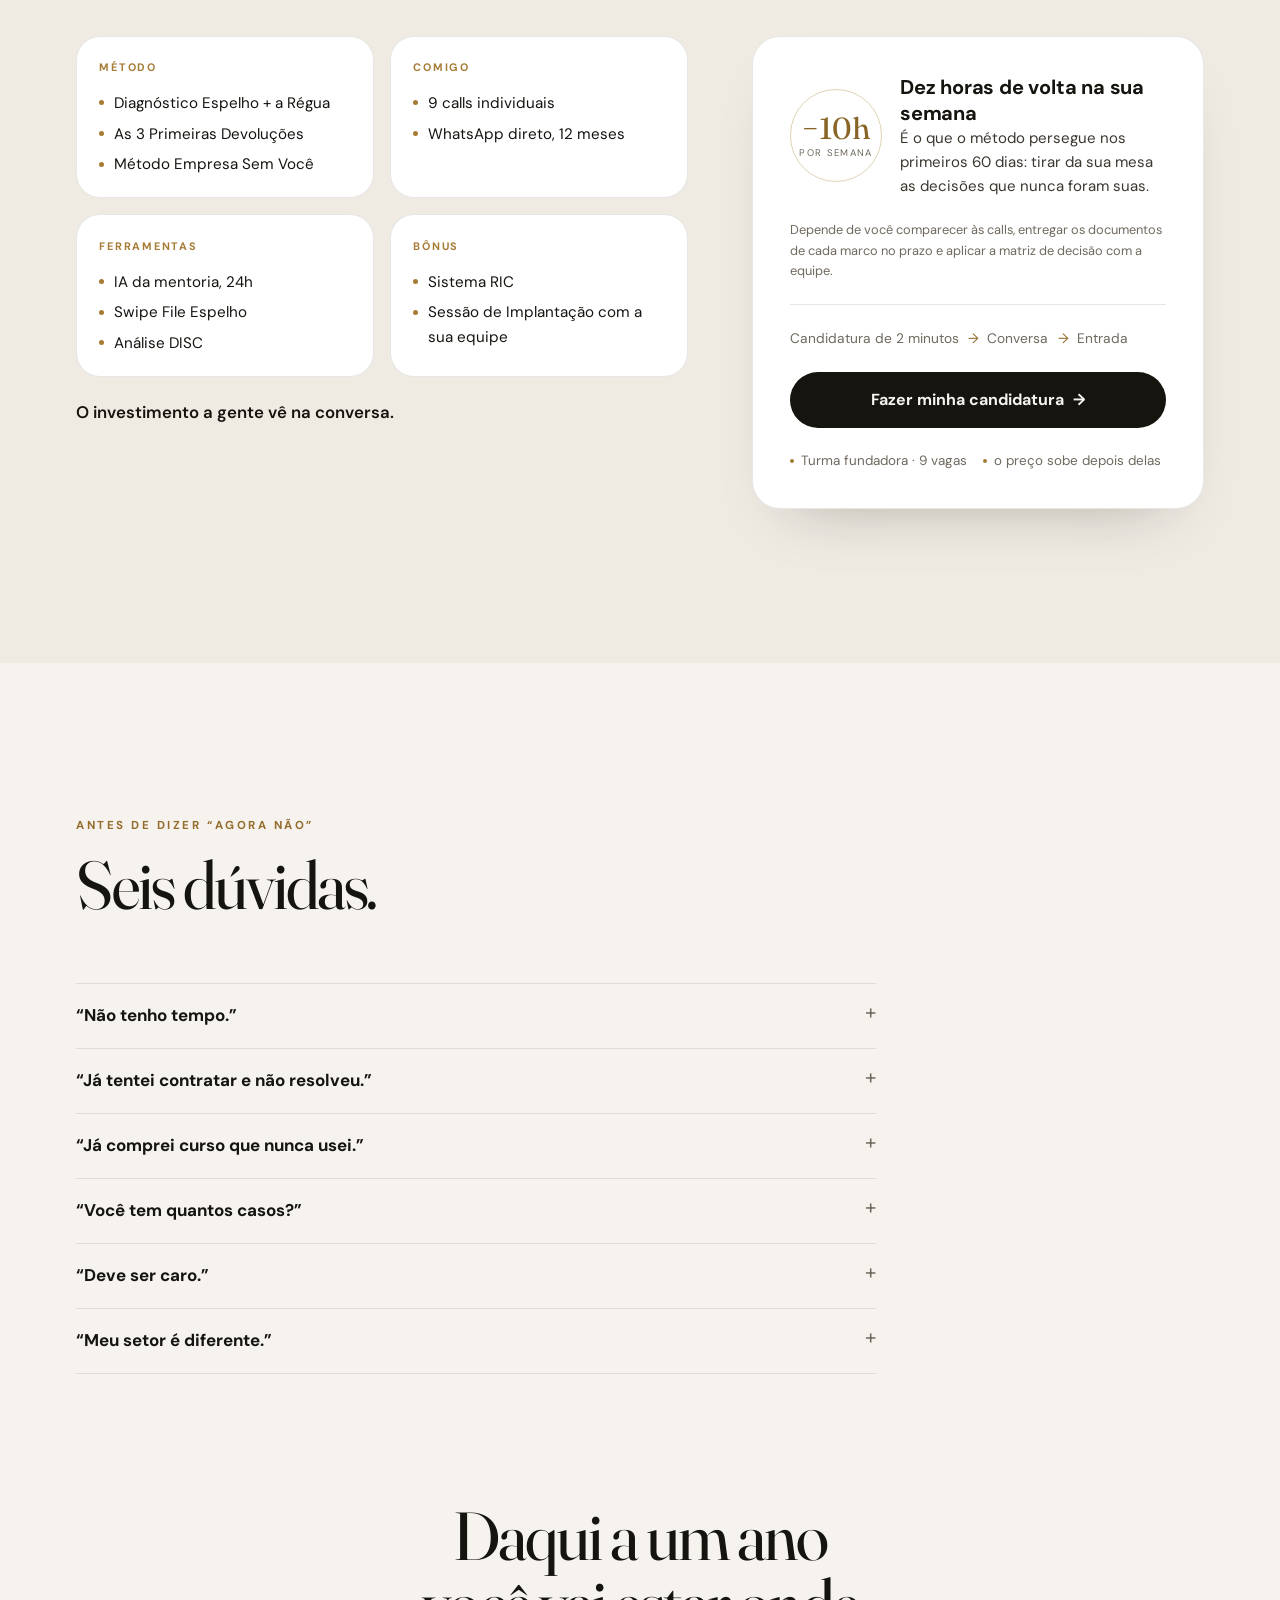
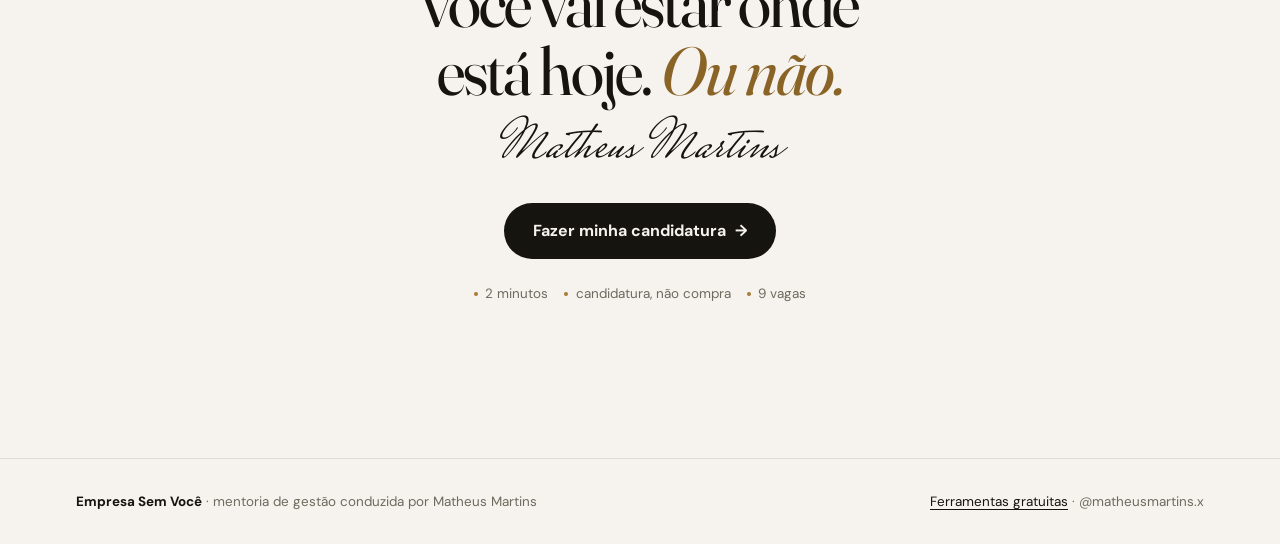
==== commit f086f93f: "Oferta sem ancoragem: tira os valores dos blocos, o total e a comparação com gerente Co-Authored-By:" ====
--- a/index.html
+++ b/index.html
@@ -344,10 +344,8 @@
 .blk ul{display:grid;gap:.4rem}
 .blk li{font-size:.95rem;color:var(--cream);display:flex;gap:.6rem}
 .blk li::before{content:"";flex:none;width:5px;height:5px;margin-top:.62em;border-radius:50%;background:var(--gold)}
-.sum{margin-top:1.4rem;display:flex;flex-wrap:wrap;justify-content:space-between;align-items:end;gap:1rem}
-.sum b{font-family:var(--serif);font-weight:400;font-size:clamp(2.6rem,1.6rem + 3vw,4rem);line-height:1;color:var(--cream);font-variant-numeric:tabular-nums}
-.sum p{color:var(--mute);max-width:21rem;font-size:.93rem}
-.sum p strong{color:var(--gold-3)}
+.sum{margin-top:1.4rem}
+.sum p{color:var(--cream);font-weight:600;font-size:1.05rem}
 .seal{border-radius:28px;border:1px solid var(--line);padding:clamp(1.5rem,3vw,2.3rem);display:grid;gap:1.4rem;background:var(--panel);box-shadow:0 30px 60px -40px rgba(22,20,15,.35)}
 .seal__big{display:grid;grid-template-columns:auto minmax(0,1fr);gap:1.1rem;align-items:center}
 .seal__ring{width:5.8rem;height:5.8rem;border-radius:50%;border:1px solid var(--gold-line);display:grid;place-items:center;text-align:center;line-height:1}
@@ -574,12 +572,12 @@
     <div class="offer">
       <div class="rv">
         <div class="blocks">
-          <section class="blk"><header><small>Método</small><span>R$ 10.200</span></header><ul><li>Diagnóstico Espelho + a Régua</li><li>As 3 Primeiras Devoluções</li><li>Método Empresa Sem Você</li></ul></section>
-          <section class="blk"><header><small>Comigo</small><span>R$ 7.900</span></header><ul><li>9 calls individuais</li><li>WhatsApp direto, 12 meses</li></ul></section>
-          <section class="blk"><header><small>Ferramentas</small><span>R$ 4.500</span></header><ul><li>IA da mentoria, 24h</li><li>Swipe File Espelho</li><li>Análise DISC</li></ul></section>
-          <section class="blk"><header><small>Bônus</small><span>R$ 2.000</span></header><ul><li>Sistema RIC</li><li>Sessão de Implantação com a sua equipe</li></ul></section>
+          <section class="blk"><header><small>Método</small></header><ul><li>Diagnóstico Espelho + a Régua</li><li>As 3 Primeiras Devoluções</li><li>Método Empresa Sem Você</li></ul></section>
+          <section class="blk"><header><small>Comigo</small></header><ul><li>9 calls individuais</li><li>WhatsApp direto, 12 meses</li></ul></section>
+          <section class="blk"><header><small>Ferramentas</small></header><ul><li>IA da mentoria, 24h</li><li>Swipe File Espelho</li><li>Análise DISC</li></ul></section>
+          <section class="blk"><header><small>Bônus</small></header><ul><li>Sistema RIC</li><li>Sessão de Implantação com a sua equipe</li></ul></section>
         </div>
-        <div class="sum"><b>R$ 24.600</b><p>em valor. <strong>O investimento a gente vê na conversa,</strong> e custa menos de 10% de um gerente por ano.</p></div>
+        <div class="sum"><p>O investimento a gente vê na conversa.</p></div>
       </div>
       <aside class="seal rv">
         <div class="seal__big">
@@ -608,7 +606,7 @@
       <details><summary>“Já tentei contratar e não resolveu.”</summary><p>Sem processo documentado, você não delegou responsabilidade. Delegou o caos. Aqui a gente documenta primeiro.</p></details>
       <details><summary>“Já comprei curso que nunca usei.”</summary><p>Esse não depende da sua disciplina. O método te convoca: a plataforma marca a call, e a sua parte é aparecer.</p></details>
       <details><summary>“Você tem quantos casos?”</summary><p>Um documentado, a Biotop, e é por isso que essa turma tem esse preço. Você está entrando no momento em que eu preciso que dê certo.</p></details>
-      <details><summary>“Deve ser caro.”</summary><p>Custa menos de 10% do gerente que você pensou em contratar. O número exato eu falo na conversa.</p></details>
+      <details><summary>“Deve ser caro.”</summary><p>O valor eu apresento na conversa. É nela que eu vejo se a mentoria faz sentido para a sua empresa.</p></details>
       <details><summary>“Meu setor é diferente.”</summary><p>O método não mexe no seu produto. Mexe em quem decide. E quem decide é igual em todo setor: você.</p></details>
     </div>
     <div class="end">
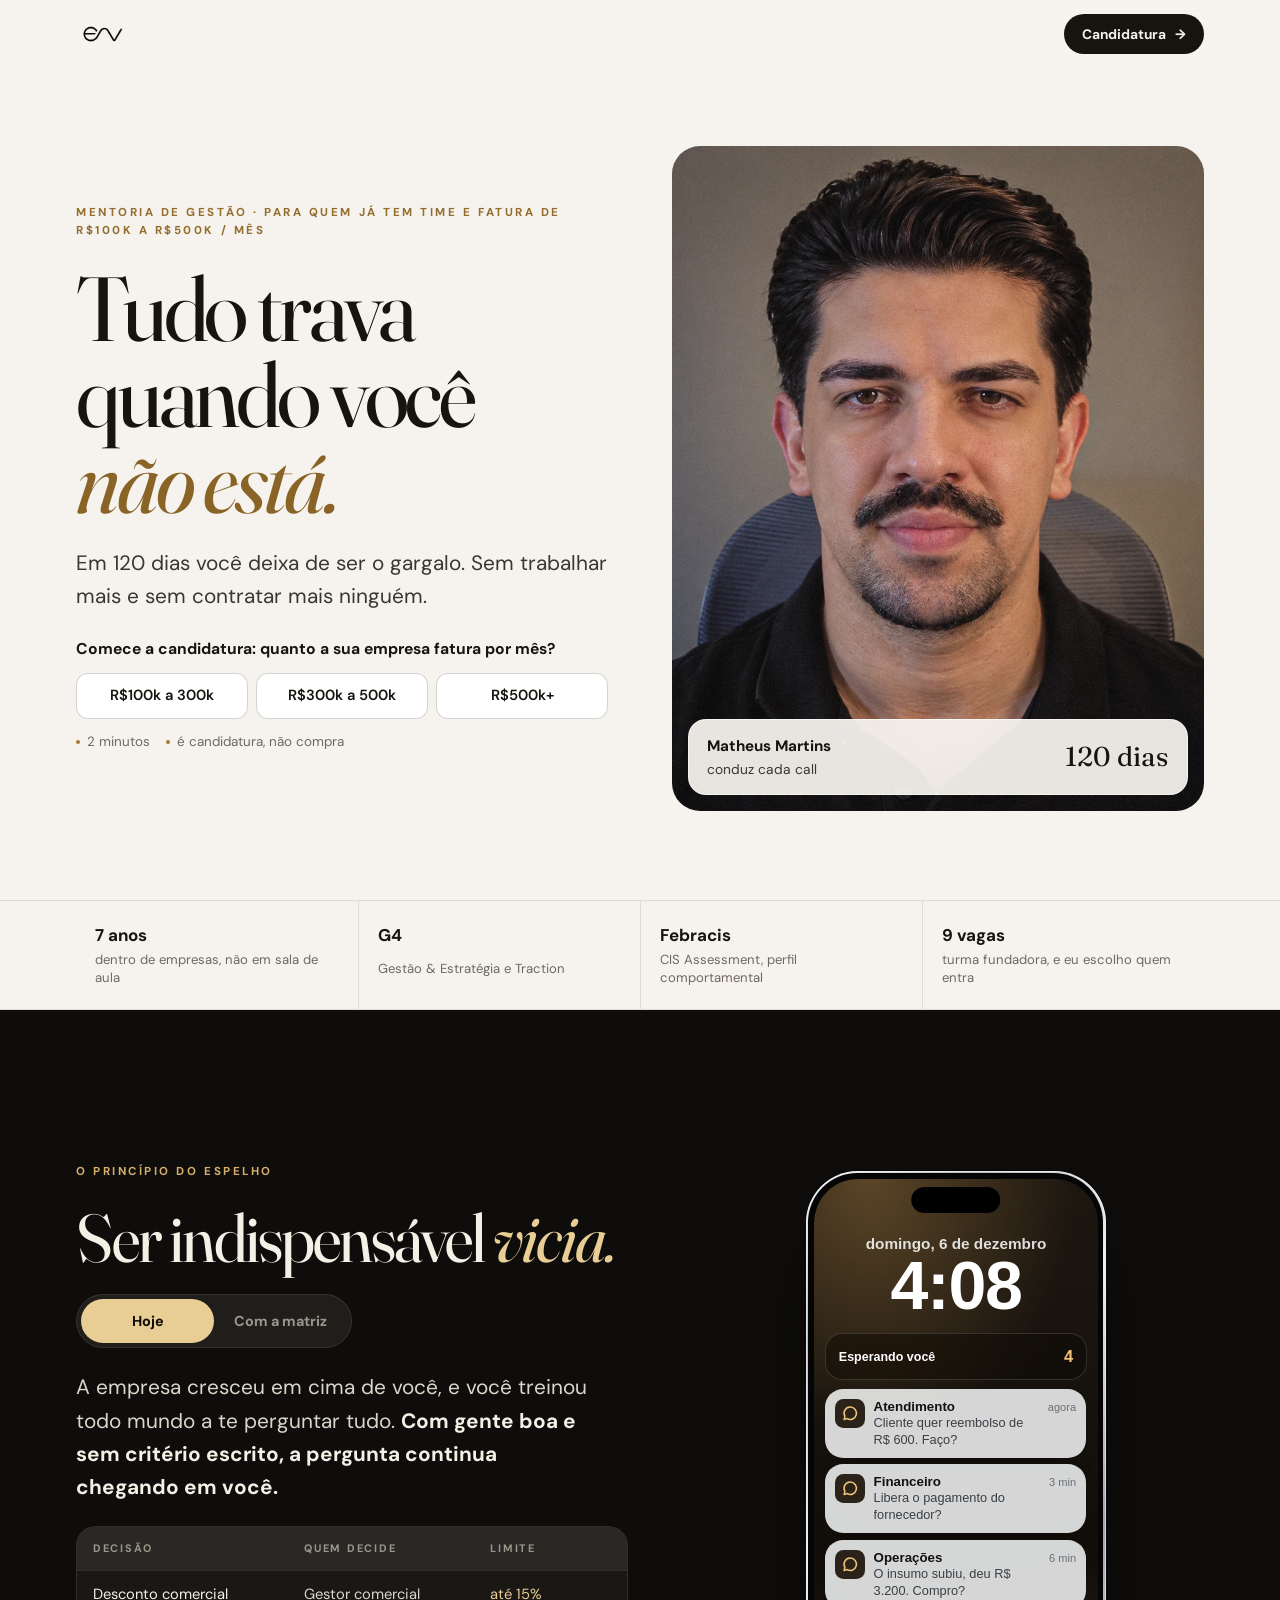
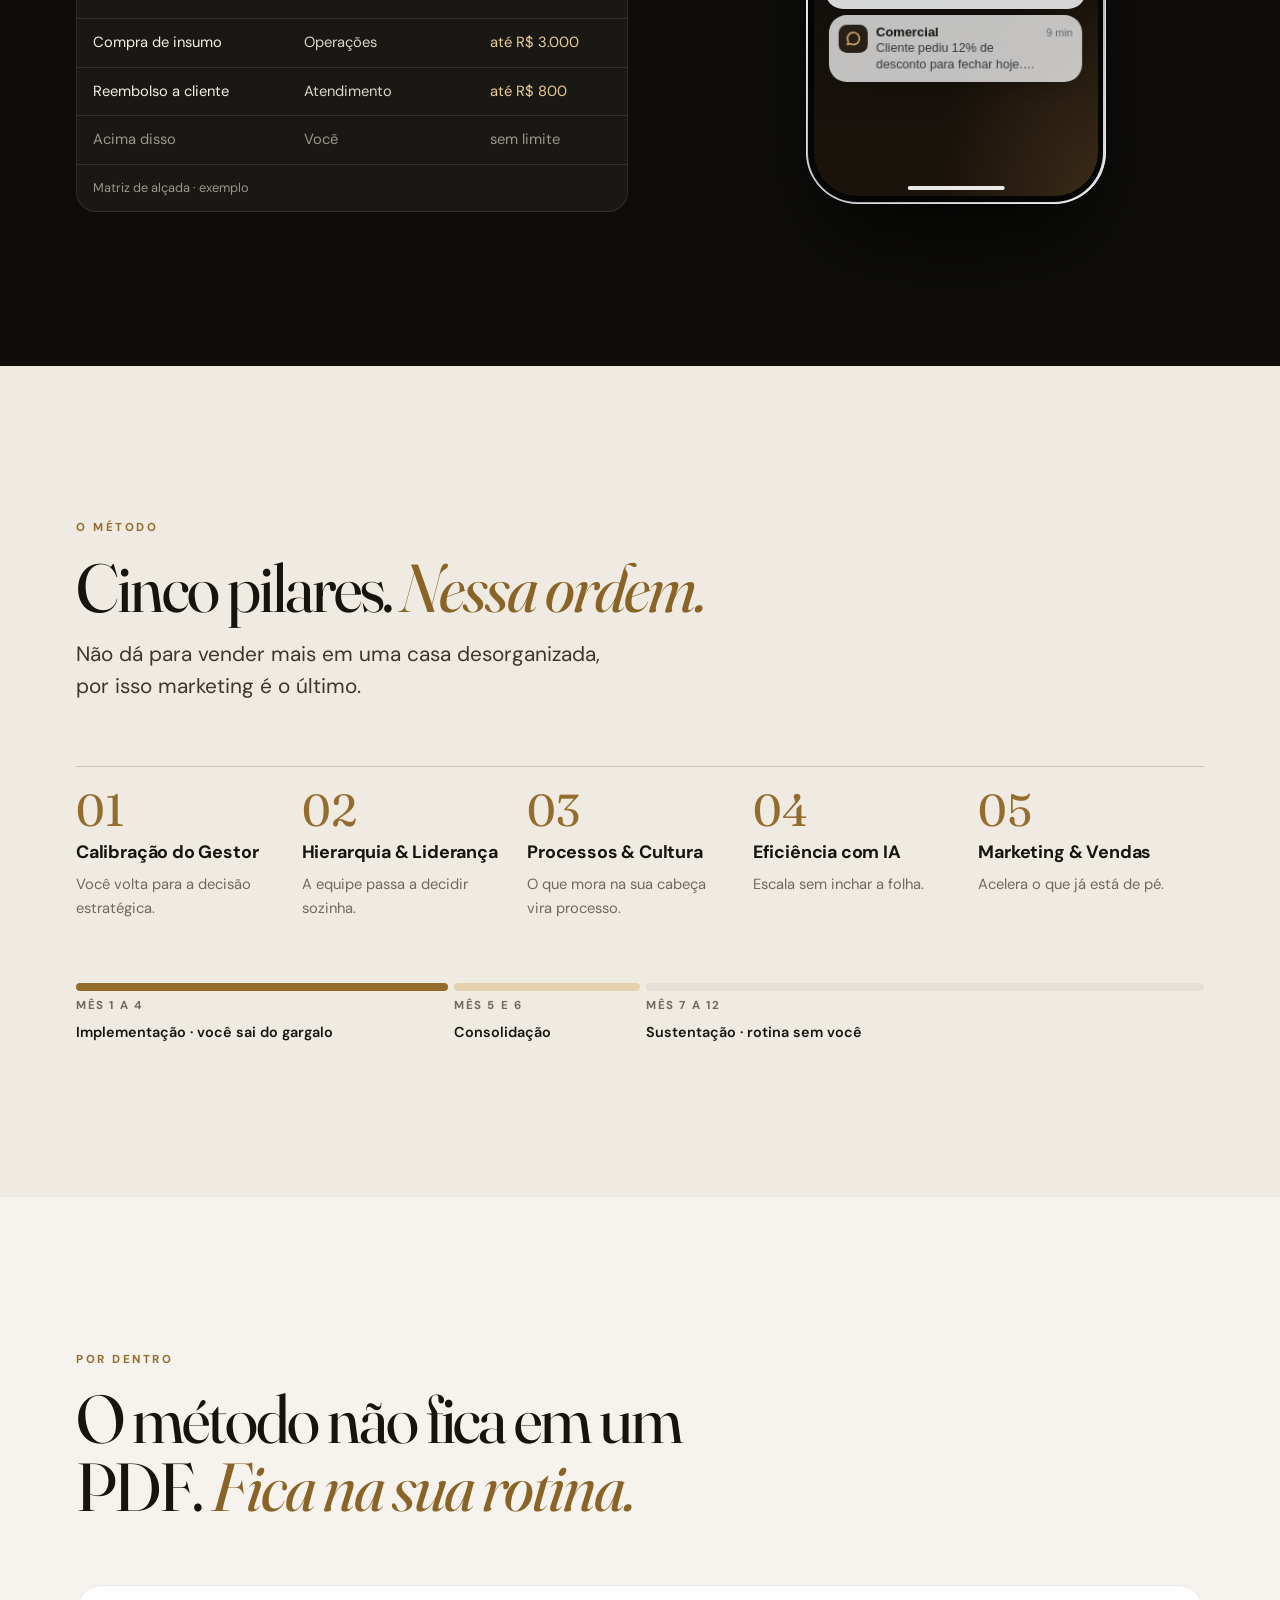
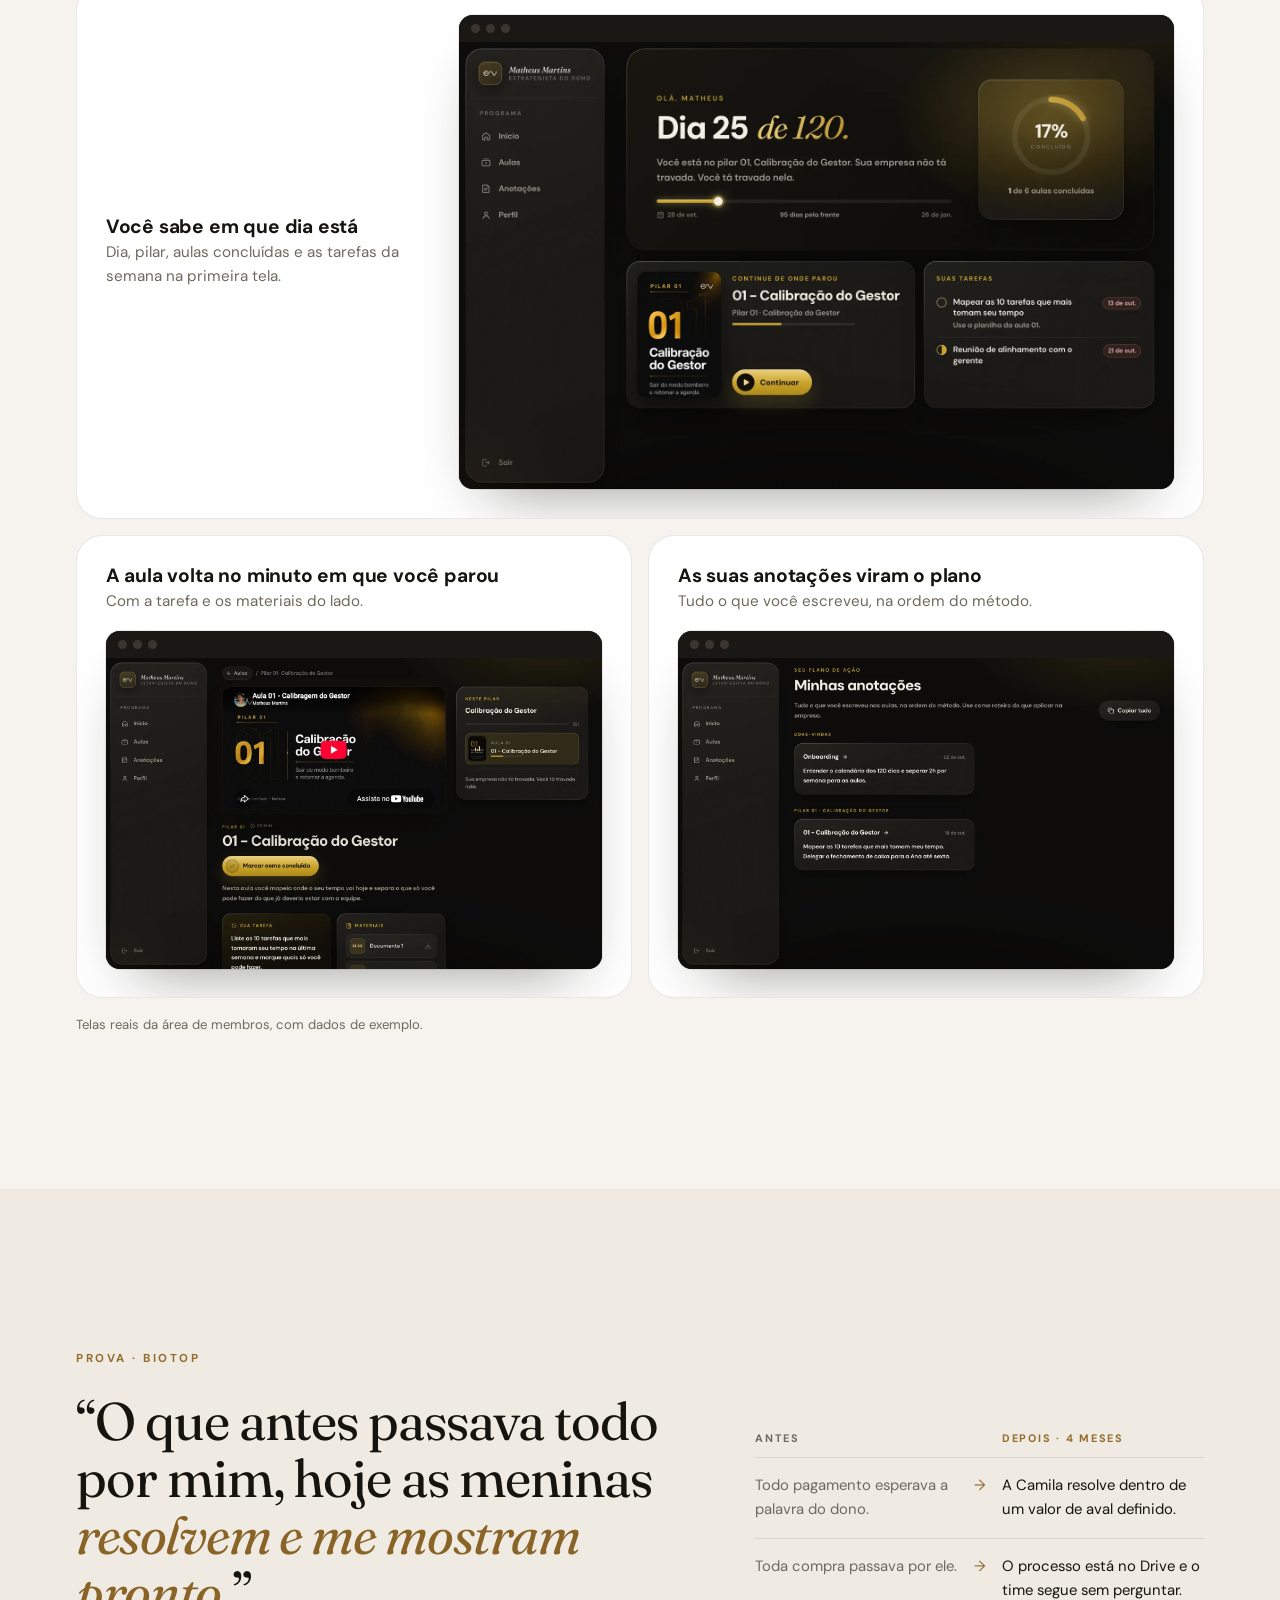
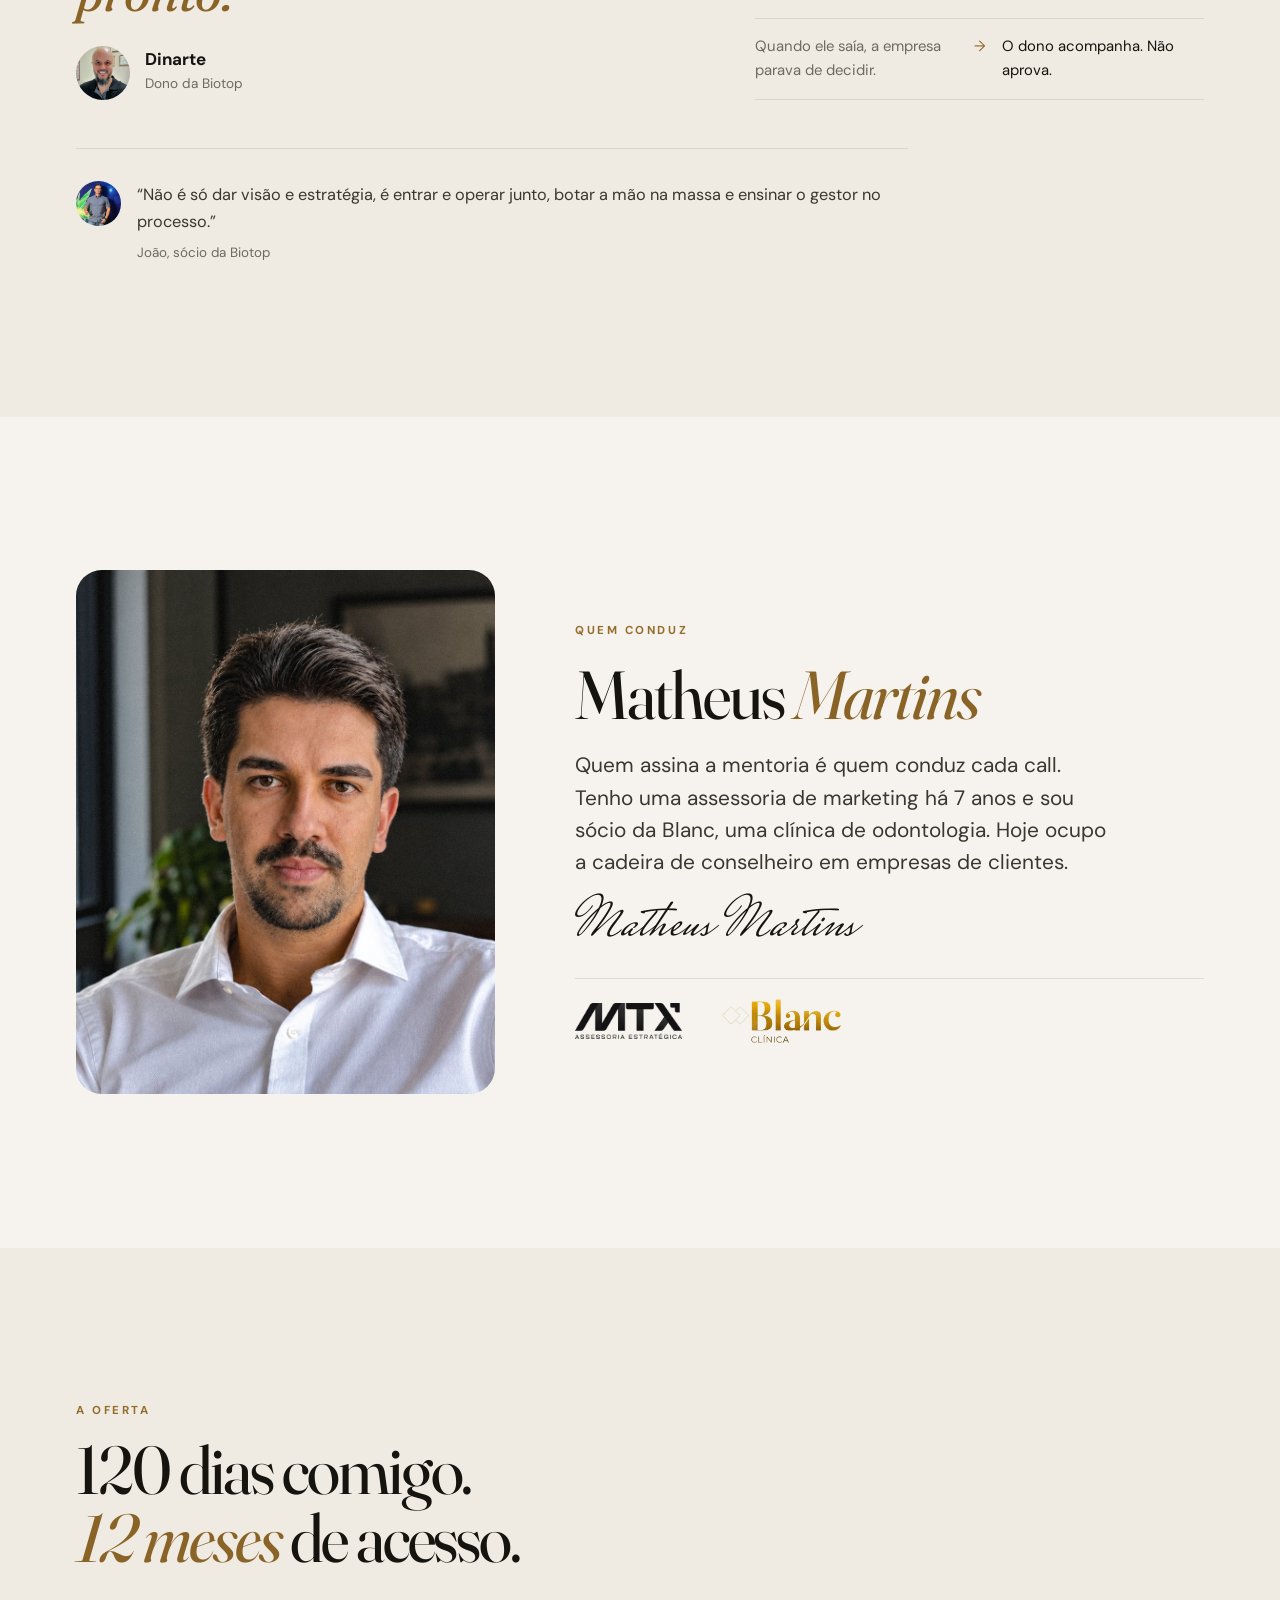
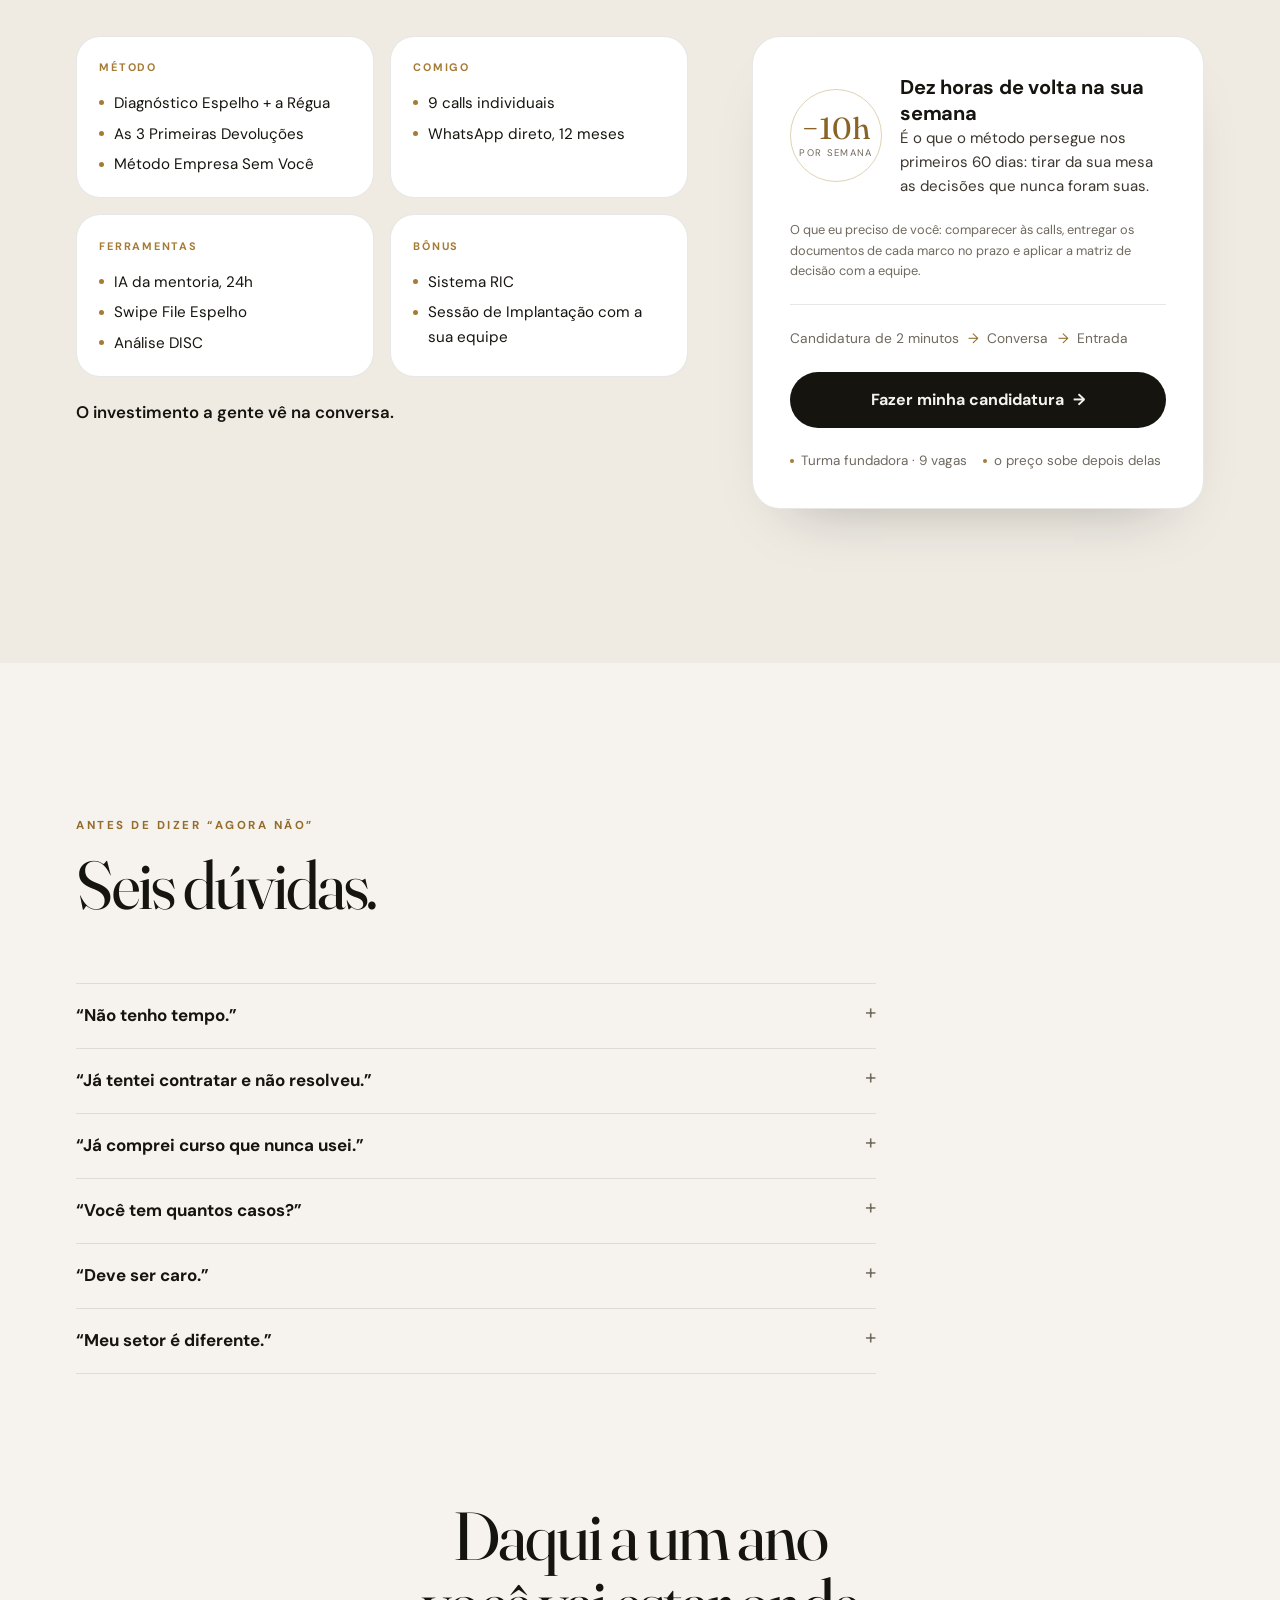
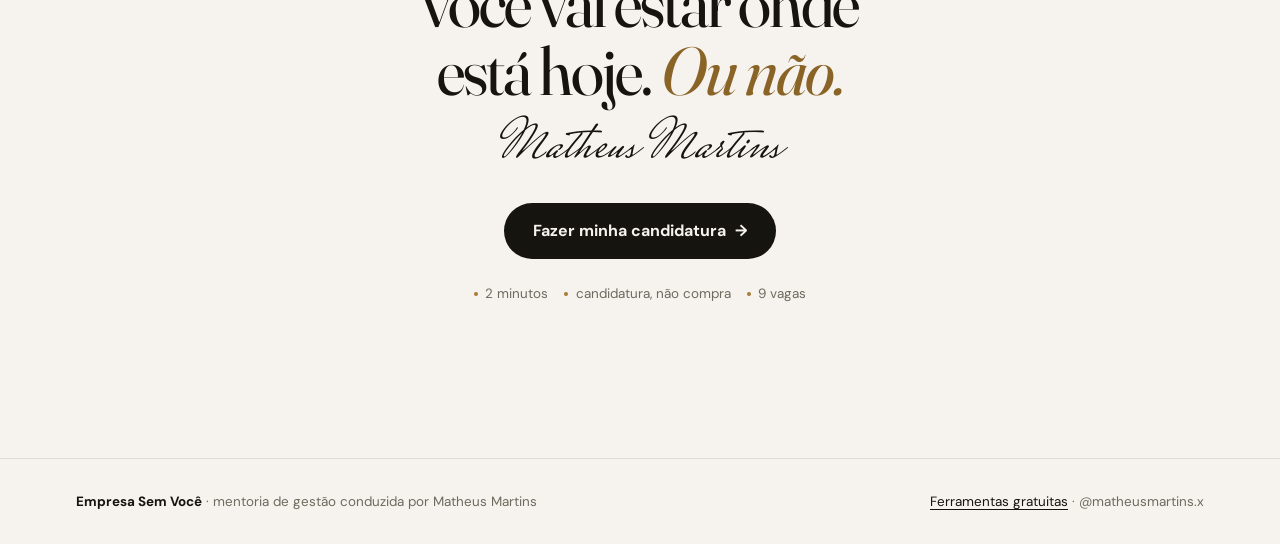
==== commit be3f5447: "Abertura e quem conduz: chips dentro do público e sem retorno de marketing Saem os chips de até R$50" ====
--- a/index.html
+++ b/index.html
@@ -406,10 +406,8 @@
       <div class="start rv" style="--d:3">
         <b>Comece a candidatura: quanto a sua empresa fatura por mês?</b>
         <div class="chips">
-          <a class="chip" href="/cadastro?faturamento=ate-50k">Até R$50k</a>
-          <a class="chip" href="/cadastro?faturamento=50-100k">R$50 a 100k</a>
-          <a class="chip" href="/cadastro?faturamento=100-300k">R$100 a 300k</a>
-          <a class="chip" href="/cadastro?faturamento=300-500k">R$300 a 500k</a>
+          <a class="chip" href="/cadastro?faturamento=100-300k">R$100k a 300k</a>
+          <a class="chip" href="/cadastro?faturamento=300-500k">R$300k a 500k</a>
           <a class="chip" href="/cadastro?faturamento=500k%2B">R$500k+</a>
         </div>
         <div class="terms"><span>2 minutos</span><span>é candidatura, não compra</span></div>
@@ -556,7 +554,6 @@
       <h2 class="rv">Matheus <em>Martins</em></h2>
       <p class="lead rv">Quem assina a mentoria é quem conduz cada call. Tenho uma assessoria de marketing há 7 anos e sou sócio da Blanc, uma clínica de odontologia. Hoje ocupo a cadeira de conselheiro em empresas de clientes.</p>
       <p class="sign rv" aria-hidden="true">Matheus Martins</p>
-      <div class="x rv"><b>7 a 18×</b><span>o retorno do marketing que faço para os meus clientes. Nunca menos de 7 vezes o investido; nos melhores casos, 18.</span></div>
       <div class="marks rv"><img class="m-mtx" src="/assets/logo-mtx.webp" alt="MTX Assessoria Estratégica" width="284" height="96" loading="lazy" decoding="async"><img class="m-blanc" src="/assets/logo-blanc.webp" alt="Blanc Clínica" width="431" height="159" loading="lazy" decoding="async"></div>
     </div>
   </div>
@@ -584,7 +581,7 @@
           <div class="seal__ring"><div><b>−10h</b><small>por semana</small></div></div>
           <div><h3>Dez horas de volta na sua semana</h3><p>É o que o método persegue nos primeiros 60 dias: tirar da sua mesa as decisões que nunca foram suas.</p></div>
         </div>
-        <p class="fine">Depende de você comparecer às calls, entregar os documentos de cada marco no prazo e aplicar a matriz de decisão com a equipe.</p>
+        <p class="fine">O que eu preciso de você: comparecer às calls, entregar os documentos de cada marco no prazo e aplicar a matriz de decisão com a equipe.</p>
         <hr>
         <div class="flow"><span>Candidatura de 2 minutos</span><span>Conversa</span><span>Entrada</span></div>
         <a class="btn" href="/cadastro">Fazer minha candidatura <span>→</span></a>
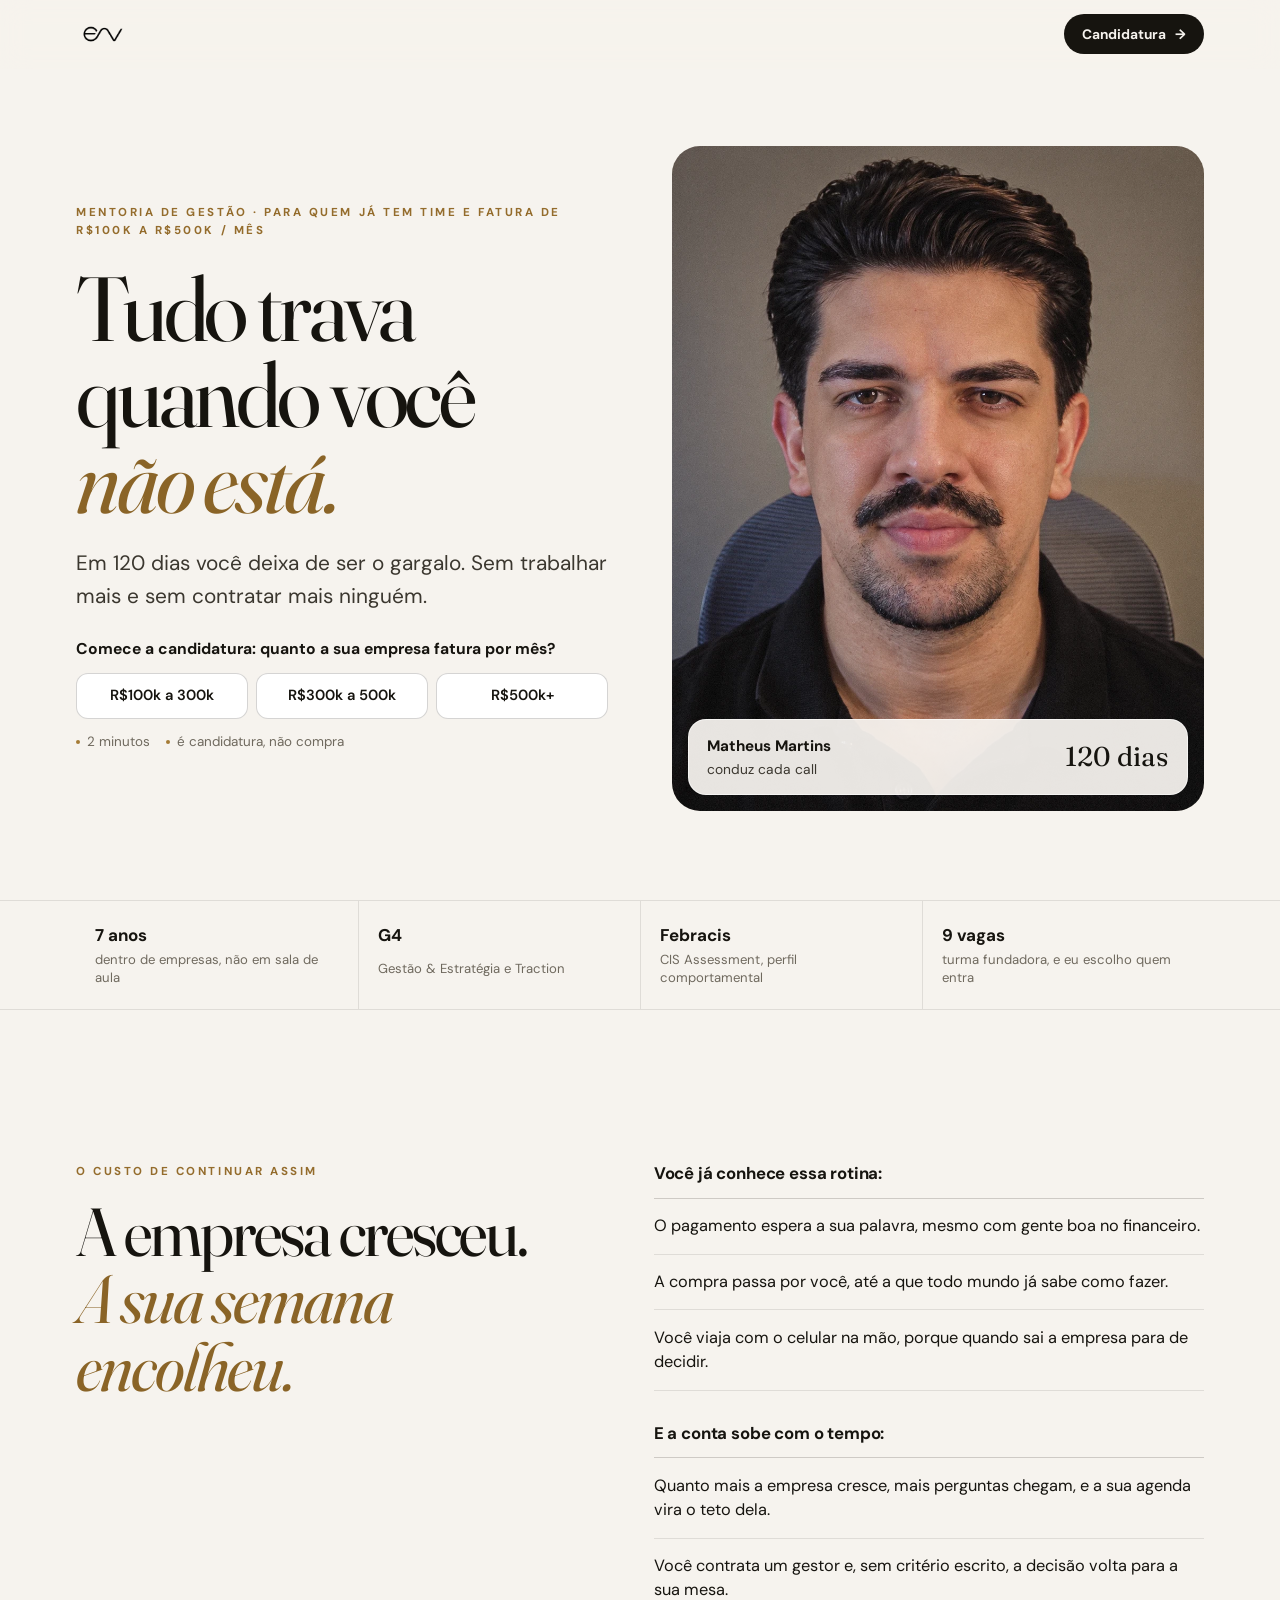
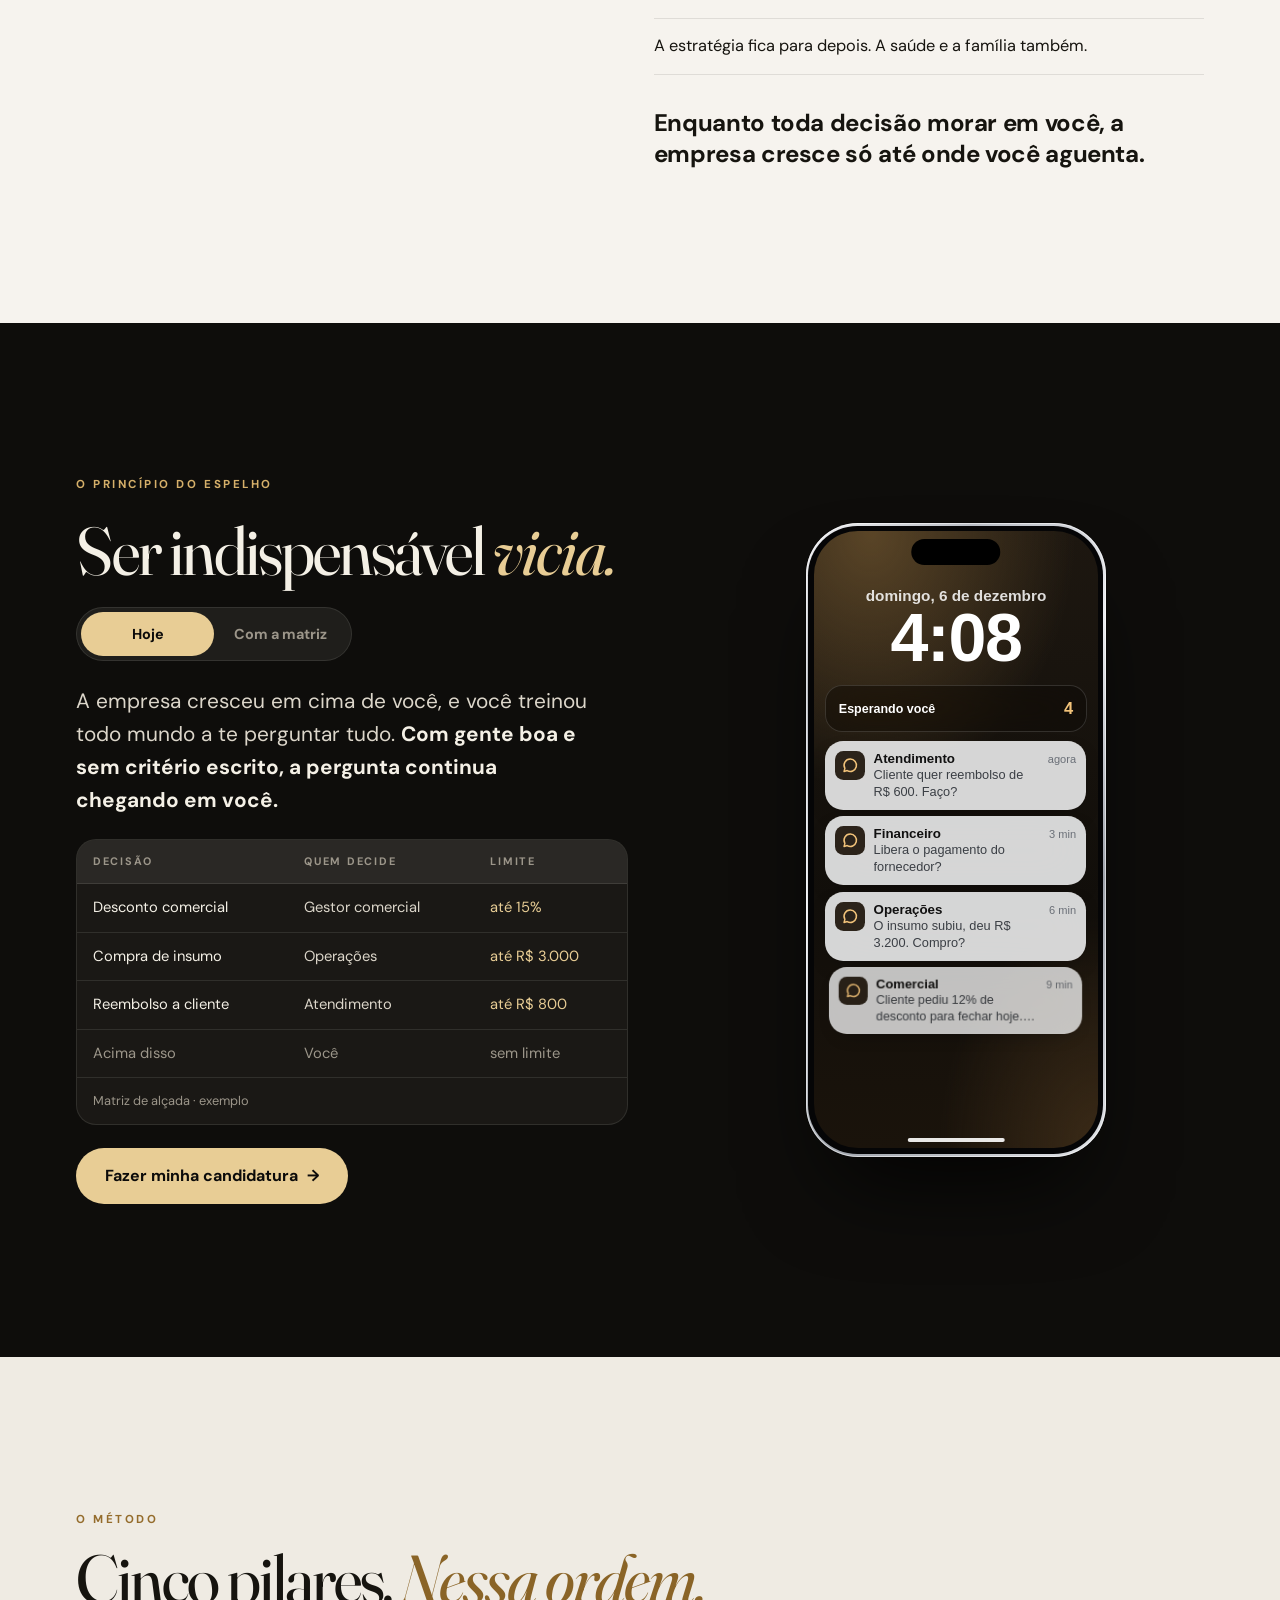
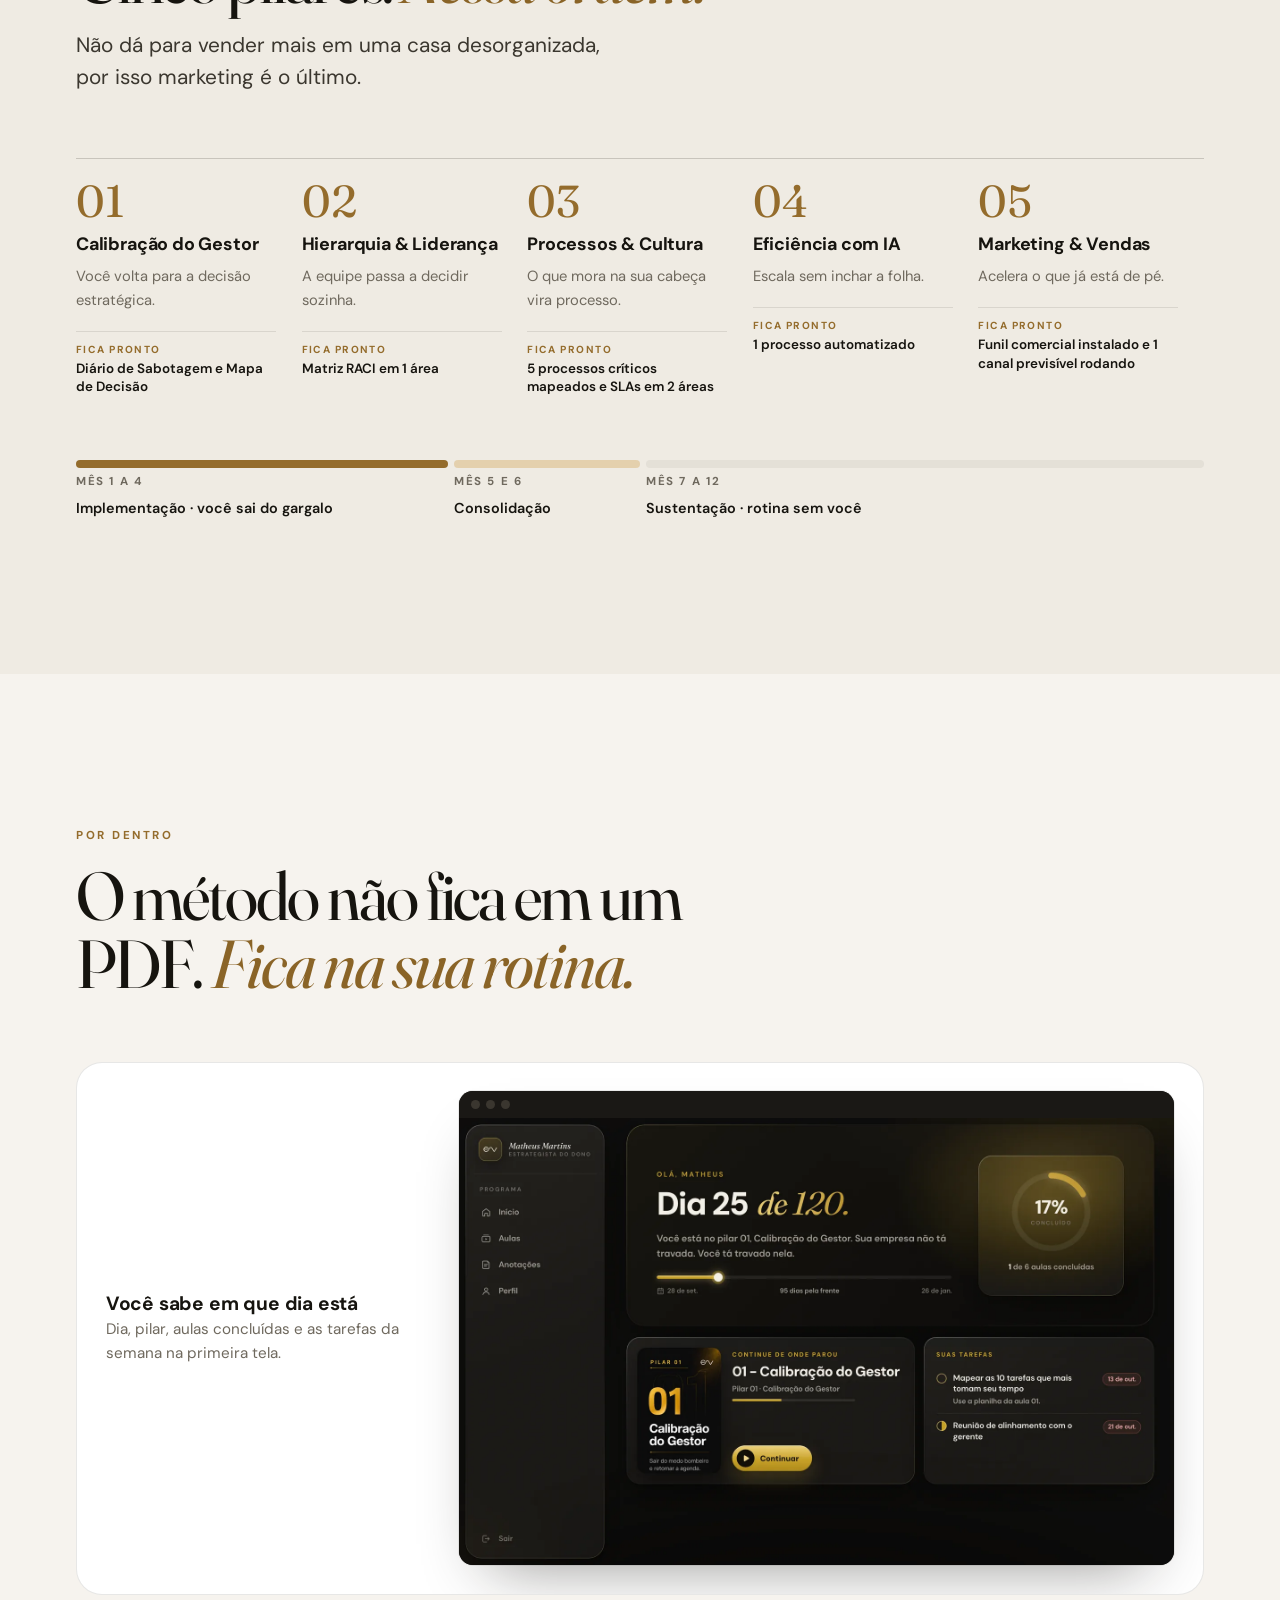
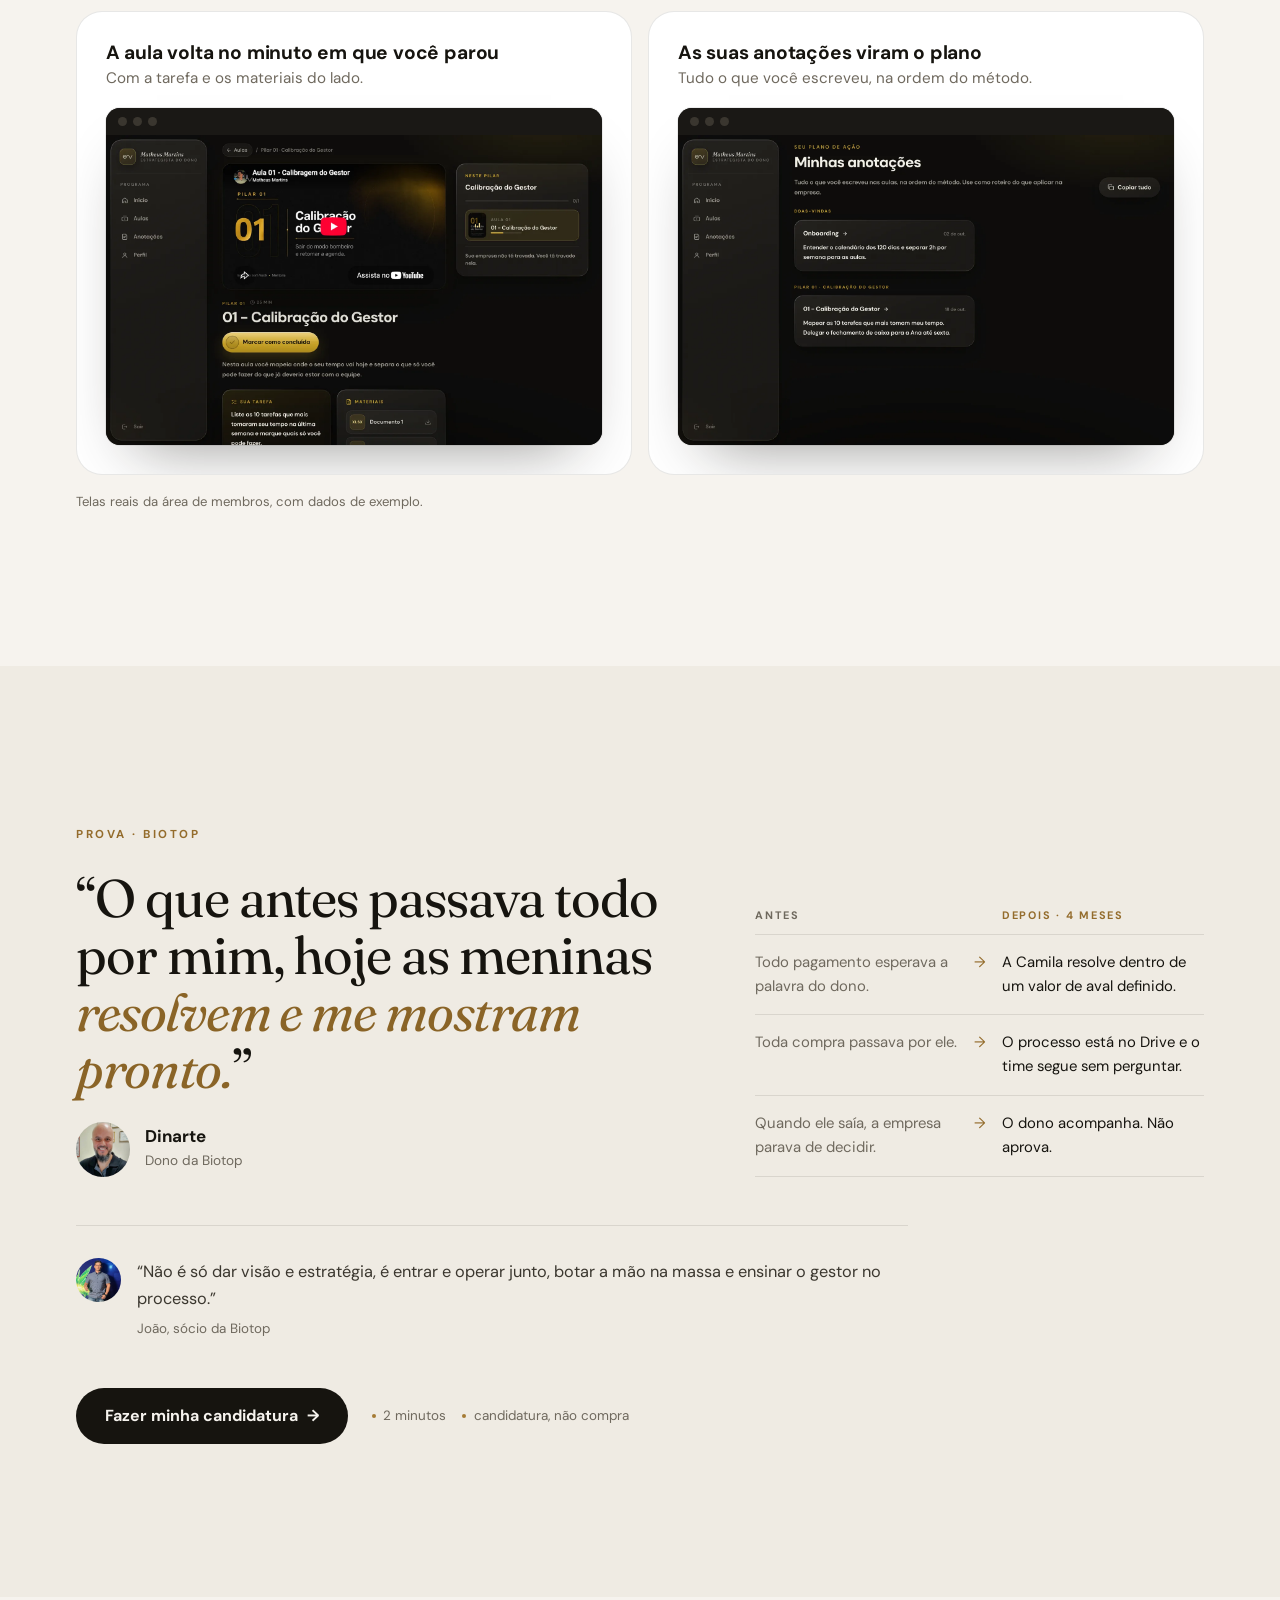
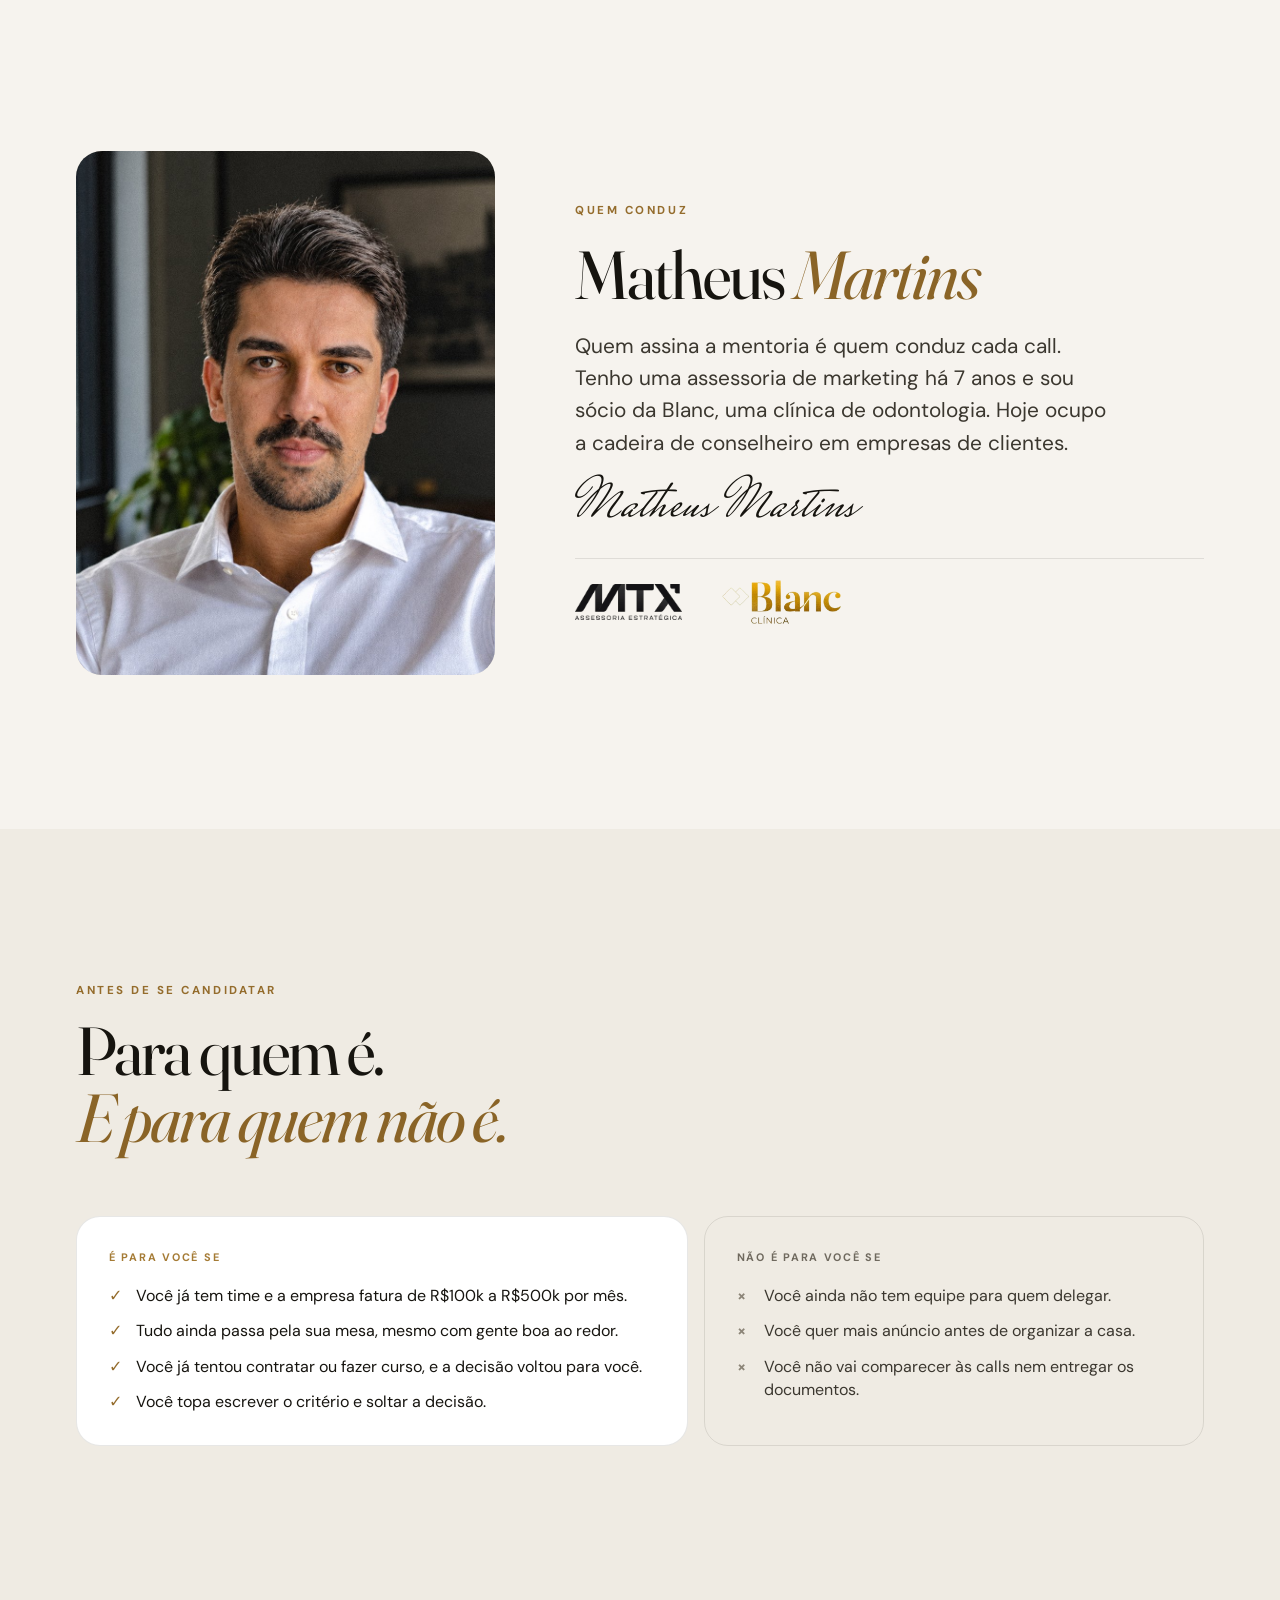
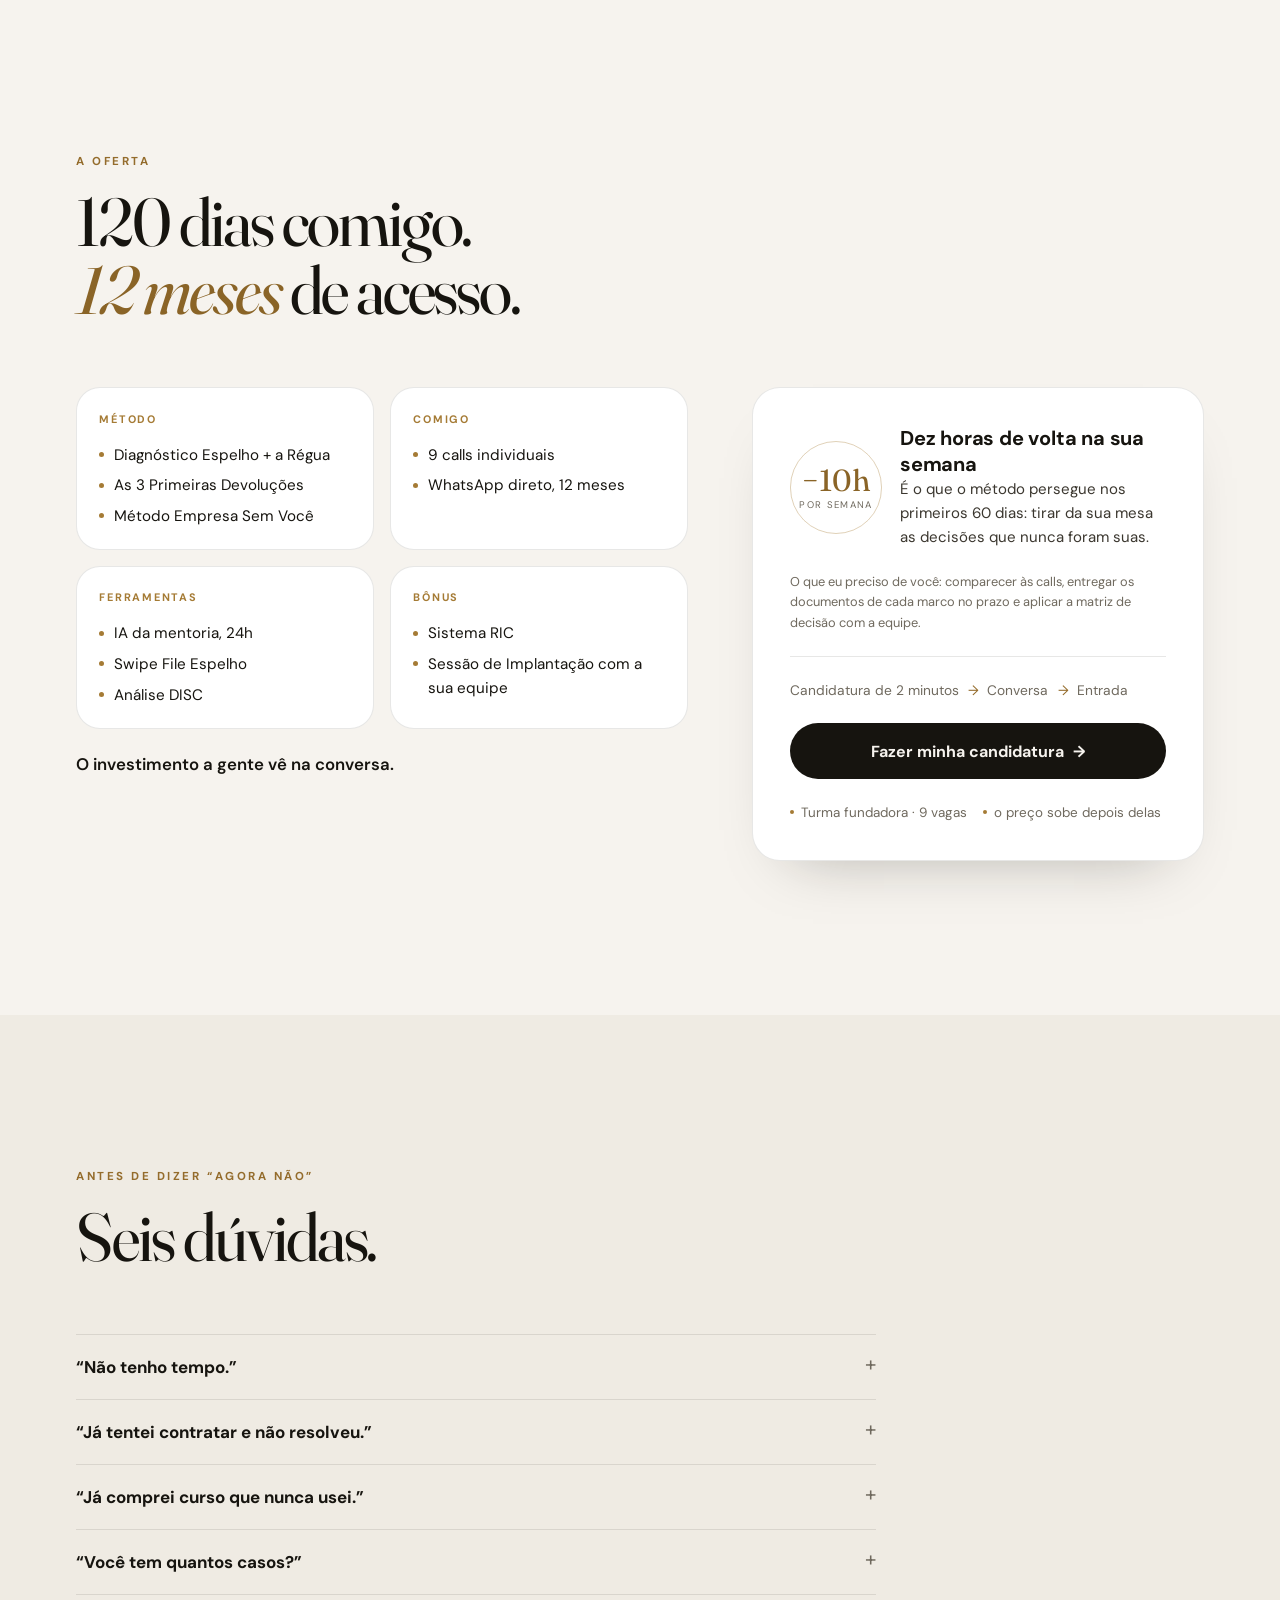
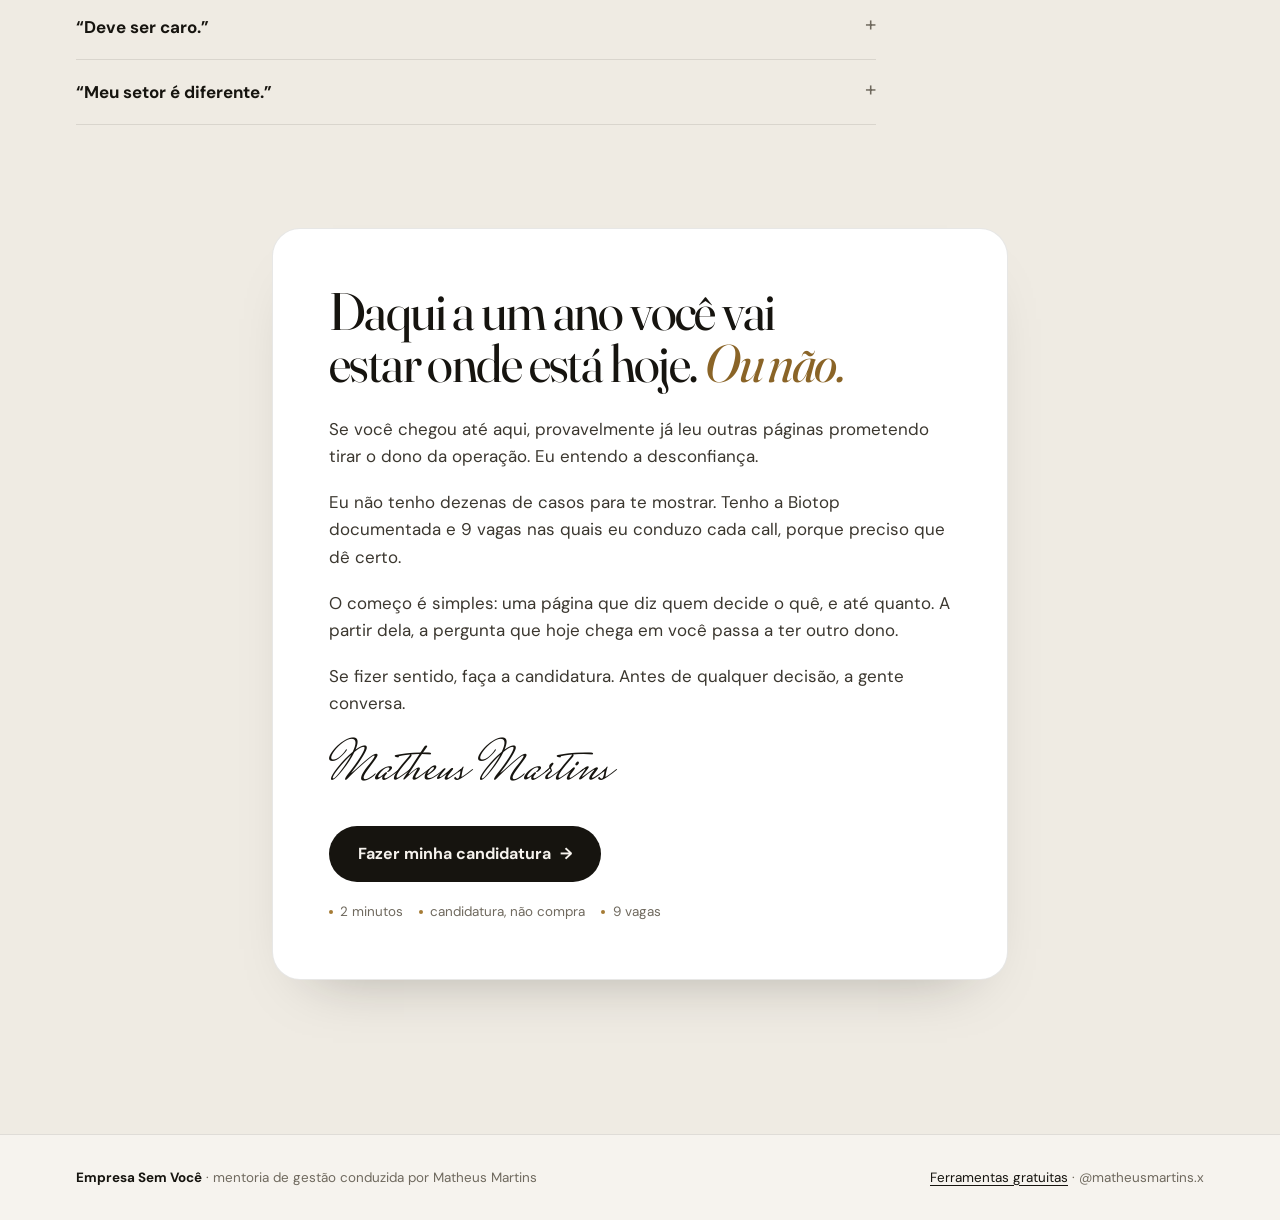
==== commit 46e1c3bd: "Landing: custo de continuar, para quem é, o que fica pronto, botões no meio e carta final Co-Authore" ====
--- a/index.html
+++ b/index.html
@@ -269,9 +269,12 @@
 .road{display:grid;border-top:1px solid var(--line-2)}
 @media (min-width:960px){.road{grid-template-columns:repeat(5,minmax(0,1fr))}}
 .road li{padding:1.3rem 1.2rem 1.4rem 0;display:grid;grid-template-columns:3.4rem minmax(0,1fr);column-gap:.5rem;row-gap:.3rem;align-content:start;border-bottom:1px solid var(--line)}
-.road li > span{grid-row:span 2;font-family:var(--serif);font-size:2.4rem;line-height:1;color:var(--gold-2)}
+.road li > span{grid-row:span 3;font-family:var(--serif);font-size:2.4rem;line-height:1;color:var(--gold-2)}
 @media (min-width:960px){.road li{border-bottom:0;padding-right:1.6rem;grid-template-columns:1fr;row-gap:.55rem}.road li > span{grid-row:auto;font-size:2.8rem}}
 .road p{font-size:.92rem;color:var(--mute)}
+.road .out{grid-column:2;margin-top:.45rem;font-size:.84rem;line-height:1.4;color:var(--cream);font-weight:600}
+.road .out small{display:block;margin-bottom:.15rem;font-size:.64rem;letter-spacing:.14em;text-transform:uppercase;font-weight:700;color:var(--gold-2)}
+@media (min-width:960px){.road .out{grid-column:auto;margin-top:.6rem;padding-top:.7rem;border-top:1px solid var(--line)}}
 .phase{margin-top:2.5rem;display:grid;grid-template-columns:4fr 2fr 6fr;gap:6px}
 .phase div{display:grid;gap:.35rem}
 .phase i{height:8px;border-radius:99px;background:var(--panel-2)}
@@ -369,14 +372,42 @@
 .faq summary::after{content:"+";color:var(--mute);font-weight:400;font-size:1.3rem;line-height:1;transition:transform .25s var(--ease)}
 .faq details[open] summary::after{transform:rotate(45deg);color:var(--gold-3)}
 .faq p{padding:0 0 1.2rem;color:var(--text);max-width:44rem}
-.end{text-align:center;display:grid;justify-items:center;gap:1.5rem;padding-top:clamp(5rem,10vw,8rem)}
-.end h2{max-width:15ch}
-.end .sign{margin-top:-.5rem}
-.end .terms{justify-content:center}
+.end{display:grid;justify-items:start;gap:1.2rem;max-width:46rem;margin:clamp(4rem,8vw,6.5rem) auto 0;padding:clamp(1.6rem,5vw,3.5rem);border-radius:28px;background:var(--panel);border:1px solid var(--line);box-shadow:0 30px 60px -40px rgba(22,20,15,.35)}
+.end h2{font-size:clamp(2.1rem,1.3rem + 2.6vw,3.3rem);margin-bottom:.4rem}
+.end p.say{font-size:1.06rem;line-height:1.6;color:var(--text)}
+.end .sign{margin-top:.4rem}
+.end .btn{margin-top:.4rem}
 .foot{border-top:1px solid var(--line);padding-block:2rem calc(2rem + env(safe-area-inset-bottom));font-size:.84rem;color:var(--mute)}
 .foot .wrap{display:flex;flex-wrap:wrap;justify-content:space-between;gap:.8rem}
 .foot b{color:var(--cream)}
 .foot a{color:var(--cream);text-decoration:underline;text-underline-offset:3px}
+
+/* ===== custo de continuar assim ===== */
+.cost{display:grid;gap:2.5rem}
+@media (min-width:1020px){.cost{grid-template-columns:minmax(0,.95fr) minmax(0,1.05fr);column-gap:5rem;align-items:start}}
+.cost__head{display:grid;gap:1rem}
+@media (min-width:1020px){.cost__head{position:sticky;top:7rem}}
+.cost__tx{display:grid;gap:2rem}
+.cost__tx h3{margin-bottom:.8rem;font-size:1.05rem}
+.cost__list{border-top:1px solid var(--line-2)}
+.cost__list li{padding:.95rem 0;border-bottom:1px solid var(--line);color:var(--cream);font-size:1.02rem;line-height:1.5}
+.cost__end{font-size:clamp(1.2rem,1.05rem + .6vw,1.5rem);font-weight:700;line-height:1.3;letter-spacing:-.015em;color:var(--cream)}
+
+/* ===== para quem é ===== */
+.fit{display:grid;gap:1rem}
+@media (min-width:860px){.fit{grid-template-columns:minmax(0,1.1fr) minmax(0,.9fr)}}
+.fit__col{border-radius:24px;padding:clamp(1.4rem,3vw,2rem);display:grid;gap:1.1rem;align-content:start;border:1px solid var(--line)}
+.fit__col--yes{background:var(--panel)}
+.fit__col small{font-size:.68rem;letter-spacing:.16em;text-transform:uppercase;font-weight:700;color:var(--mute)}
+.fit__col--yes small{color:var(--gold)}
+.fit ul{display:grid;gap:.75rem}
+.fit li{display:grid;grid-template-columns:1.1rem minmax(0,1fr);gap:.6rem;font-size:1rem;line-height:1.45;color:var(--text)}
+.fit__col--yes li{color:var(--cream)}
+.fit li::before{content:"✓";color:var(--gold-2);font-weight:700}
+.fit__col--no li::before{content:"×";color:var(--mute-2)}
+
+/* botão no meio da página */
+.mid{margin-top:3rem;display:flex;flex-wrap:wrap;align-items:center;gap:1rem 1.5rem}
 
 /* entrada: visível em repouso; só arma depois do primeiro gesto (print de página inteira sai completo) */
 @media (prefers-reduced-motion:no-preference){
@@ -429,6 +460,35 @@
   </ul>
 </div>
 
+<!-- 1b · custo de continuar assim -->
+<section class="sec" id="custo">
+  <div class="wrap cost">
+    <div class="cost__head">
+      <p class="k rv">O custo de continuar assim</p>
+      <h2 class="rv">A empresa cresceu.<br><em>A sua semana encolheu.</em></h2>
+    </div>
+    <div class="cost__tx">
+      <div class="rv">
+        <h3>Você já conhece essa rotina:</h3>
+        <ul class="cost__list">
+          <li>O pagamento espera a sua palavra, mesmo com gente boa no financeiro.</li>
+          <li>A compra passa por você, até a que todo mundo já sabe como fazer.</li>
+          <li>Você viaja com o celular na mão, porque quando sai a empresa para de decidir.</li>
+        </ul>
+      </div>
+      <div class="rv">
+        <h3>E a conta sobe com o tempo:</h3>
+        <ul class="cost__list">
+          <li>Quanto mais a empresa cresce, mais perguntas chegam, e a sua agenda vira o teto dela.</li>
+          <li>Você contrata um gestor e, sem critério escrito, a decisão volta para a sua mesa.</li>
+          <li>A estratégia fica para depois. A saúde e a família também.</li>
+        </ul>
+      </div>
+      <p class="cost__end rv">Enquanto toda decisão morar em você, a empresa cresce só até onde você aguenta.</p>
+    </div>
+  </div>
+</section>
+
 <!-- 2 · a virada -->
 <section class="sec tone-dark" id="virada">
   <div class="wrap flip">
@@ -456,6 +516,7 @@
           <caption>Matriz de alçada · exemplo</caption>
         </table>
       </div>
+      <div class="rv"><a class="btn" href="/cadastro">Fazer minha candidatura <span>→</span></a></div>
     </div>
     <div class="flip__ph rv">
       <div class="ph" role="img" aria-label="A mesma tela de bloqueio: hoje, perguntas pedindo aprovação; com a matriz, a equipe avisando o que já resolveu">
@@ -481,11 +542,11 @@
       <p class="lead rv">Não dá para vender mais em uma casa desorganizada, por isso marketing é o último.</p>
     </div>
     <ol class="road rv">
-      <li><span>01</span><h3>Calibração do Gestor</h3><p>Você volta para a decisão estratégica.</p></li>
-      <li><span>02</span><h3>Hierarquia &amp; Liderança</h3><p>A equipe passa a decidir sozinha.</p></li>
-      <li><span>03</span><h3>Processos &amp; Cultura</h3><p>O que mora na sua cabeça vira processo.</p></li>
-      <li><span>04</span><h3>Eficiência com IA</h3><p>Escala sem inchar a folha.</p></li>
-      <li><span>05</span><h3>Marketing &amp; Vendas</h3><p>Acelera o que já está de pé.</p></li>
+      <li><span>01</span><h3>Calibração do Gestor</h3><p>Você volta para a decisão estratégica.</p><div class="out"><small>Fica pronto</small>Diário de Sabotagem e Mapa de Decisão</div></li>
+      <li><span>02</span><h3>Hierarquia &amp; Liderança</h3><p>A equipe passa a decidir sozinha.</p><div class="out"><small>Fica pronto</small>Matriz RACI em 1 área</div></li>
+      <li><span>03</span><h3>Processos &amp; Cultura</h3><p>O que mora na sua cabeça vira processo.</p><div class="out"><small>Fica pronto</small>5 processos críticos mapeados e SLAs em 2 áreas</div></li>
+      <li><span>04</span><h3>Eficiência com IA</h3><p>Escala sem inchar a folha.</p><div class="out"><small>Fica pronto</small>1 processo automatizado</div></li>
+      <li><span>05</span><h3>Marketing &amp; Vendas</h3><p>Acelera o que já está de pé.</p><div class="out"><small>Fica pronto</small>Funil comercial instalado e 1 canal previsível rodando</div></li>
     </ol>
     <div class="phase rv" aria-label="Linha do tempo de 12 meses">
       <div><i></i><small>Mês 1 a 4</small><b>Implementação · você sai do gargalo</b></div>
@@ -542,6 +603,10 @@
       <img src="/assets/joao.jpg" alt="" width="96" height="96">
       <div><q>“Não é só dar visão e estratégia, é entrar e operar junto, botar a mão na massa e ensinar o gestor no processo.”</q><small>João, sócio da Biotop</small></div>
     </div>
+    <div class="mid rv">
+      <a class="btn" href="/cadastro">Fazer minha candidatura <span>→</span></a>
+      <div class="terms"><span>2 minutos</span><span>candidatura, não compra</span></div>
+    </div>
   </div>
 </section>
 
@@ -559,8 +624,37 @@
   </div>
 </section>
 
+<!-- 5b · para quem é -->
+<section class="sec sec--2" id="para-quem">
+  <div class="wrap">
+    <div class="head">
+      <p class="k rv">Antes de se candidatar</p>
+      <h2 class="rv">Para quem é.<br><em>E para quem não é.</em></h2>
+    </div>
+    <div class="fit">
+      <div class="fit__col fit__col--yes rv">
+        <small>É para você se</small>
+        <ul>
+          <li>Você já tem time e a empresa fatura de R$100k a R$500k por mês.</li>
+          <li>Tudo ainda passa pela sua mesa, mesmo com gente boa ao redor.</li>
+          <li>Você já tentou contratar ou fazer curso, e a decisão voltou para você.</li>
+          <li>Você topa escrever o critério e soltar a decisão.</li>
+        </ul>
+      </div>
+      <div class="fit__col fit__col--no rv">
+        <small>Não é para você se</small>
+        <ul>
+          <li>Você ainda não tem equipe para quem delegar.</li>
+          <li>Você quer mais anúncio antes de organizar a casa.</li>
+          <li>Você não vai comparecer às calls nem entregar os documentos.</li>
+        </ul>
+      </div>
+    </div>
+  </div>
+</section>
+
 <!-- 6 · oferta -->
-<section class="sec sec--2" id="oferta">
+<section class="sec" id="oferta">
   <div class="wrap">
     <div class="head">
       <p class="k rv">A oferta</p>
@@ -592,7 +686,7 @@
 </section>
 
 <!-- 7 · dúvidas + decisão -->
-<section class="sec" id="duvidas">
+<section class="sec sec--2" id="duvidas">
   <div class="wrap">
     <div class="head">
       <p class="k rv">Antes de dizer “agora não”</p>
@@ -608,6 +702,10 @@
     </div>
     <div class="end">
       <h2 class="rv">Daqui a um ano você vai estar onde está hoje. <em>Ou não.</em></h2>
+      <p class="say rv">Se você chegou até aqui, provavelmente já leu outras páginas prometendo tirar o dono da operação. Eu entendo a desconfiança.</p>
+      <p class="say rv">Eu não tenho dezenas de casos para te mostrar. Tenho a Biotop documentada e 9 vagas nas quais eu conduzo cada call, porque preciso que dê certo.</p>
+      <p class="say rv">O começo é simples: uma página que diz quem decide o quê, e até quanto. A partir dela, a pergunta que hoje chega em você passa a ter outro dono.</p>
+      <p class="say rv">Se fizer sentido, faça a candidatura. Antes de qualquer decisão, a gente conversa.</p>
       <p class="sign rv" aria-hidden="true">Matheus Martins</p>
       <a class="btn rv" href="/cadastro">Fazer minha candidatura <span>→</span></a>
       <div class="terms rv"><span>2 minutos</span><span>candidatura, não compra</span><span>9 vagas</span></div>
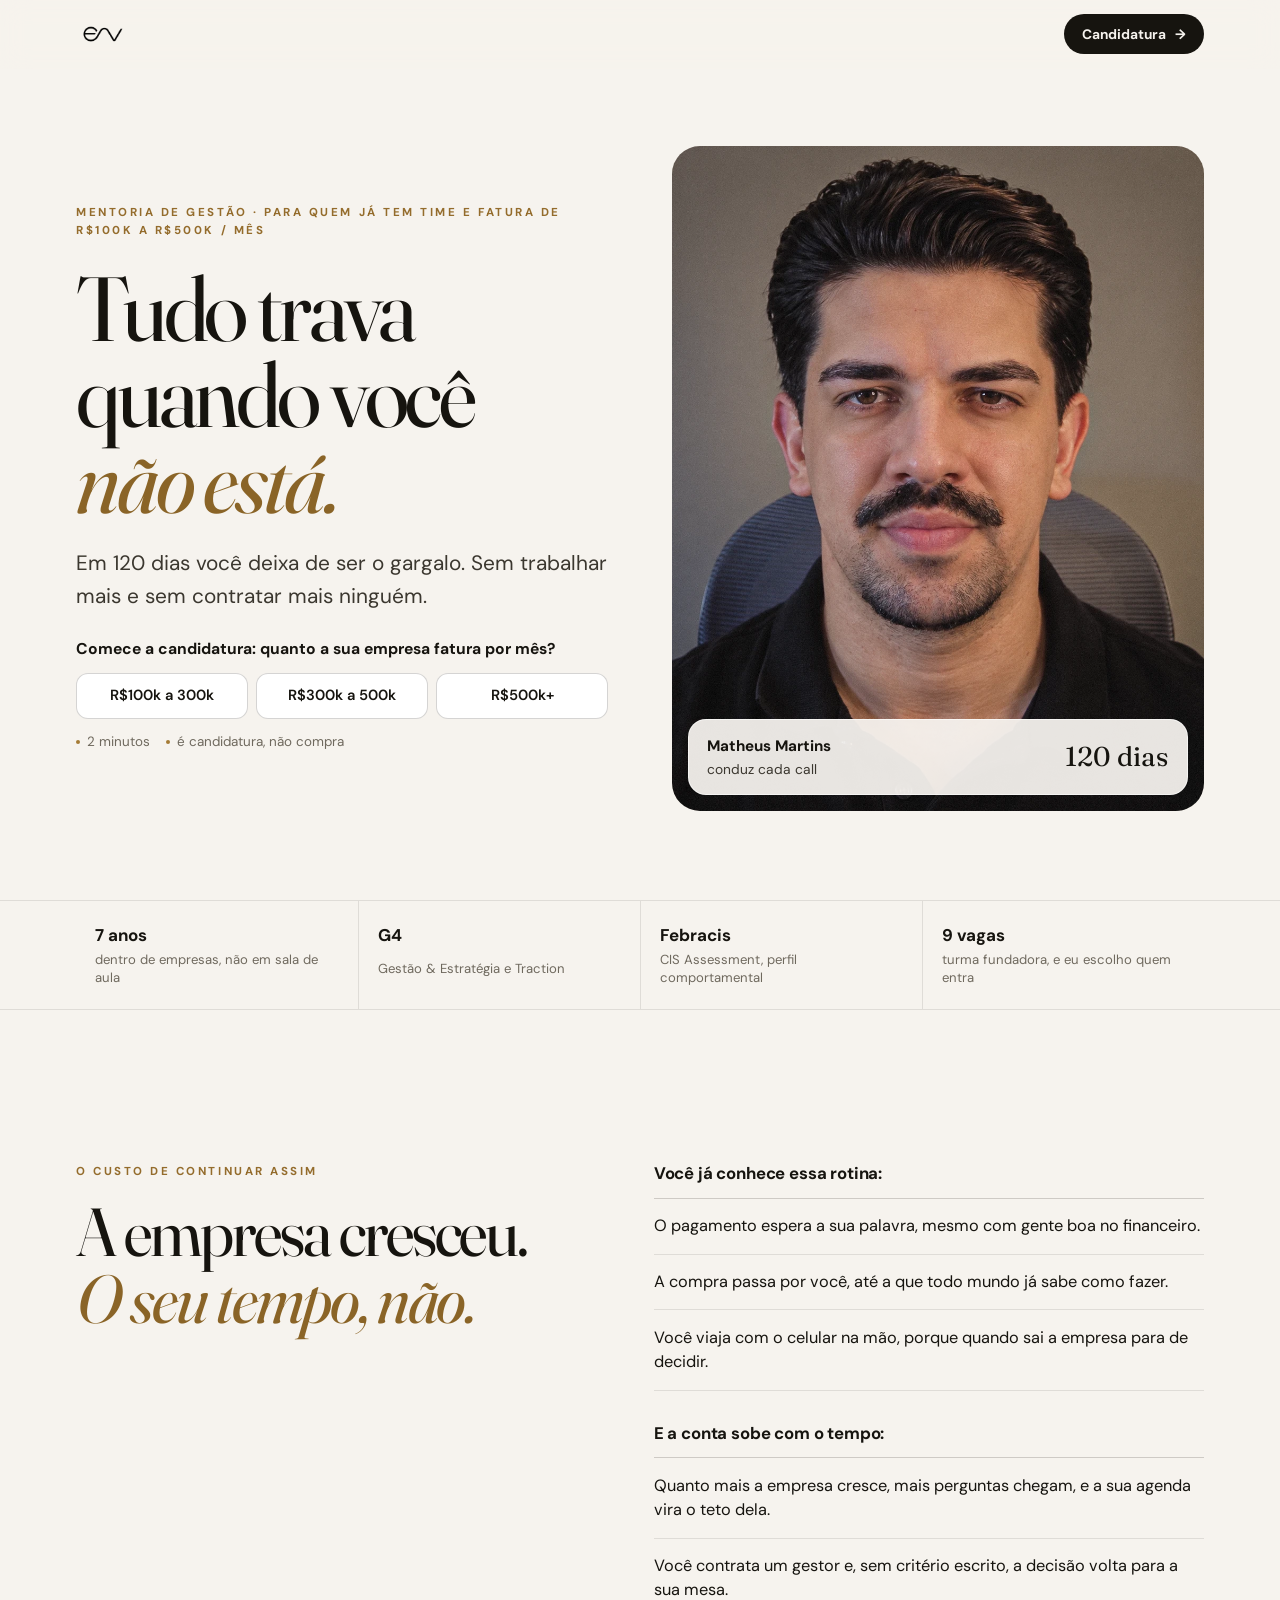
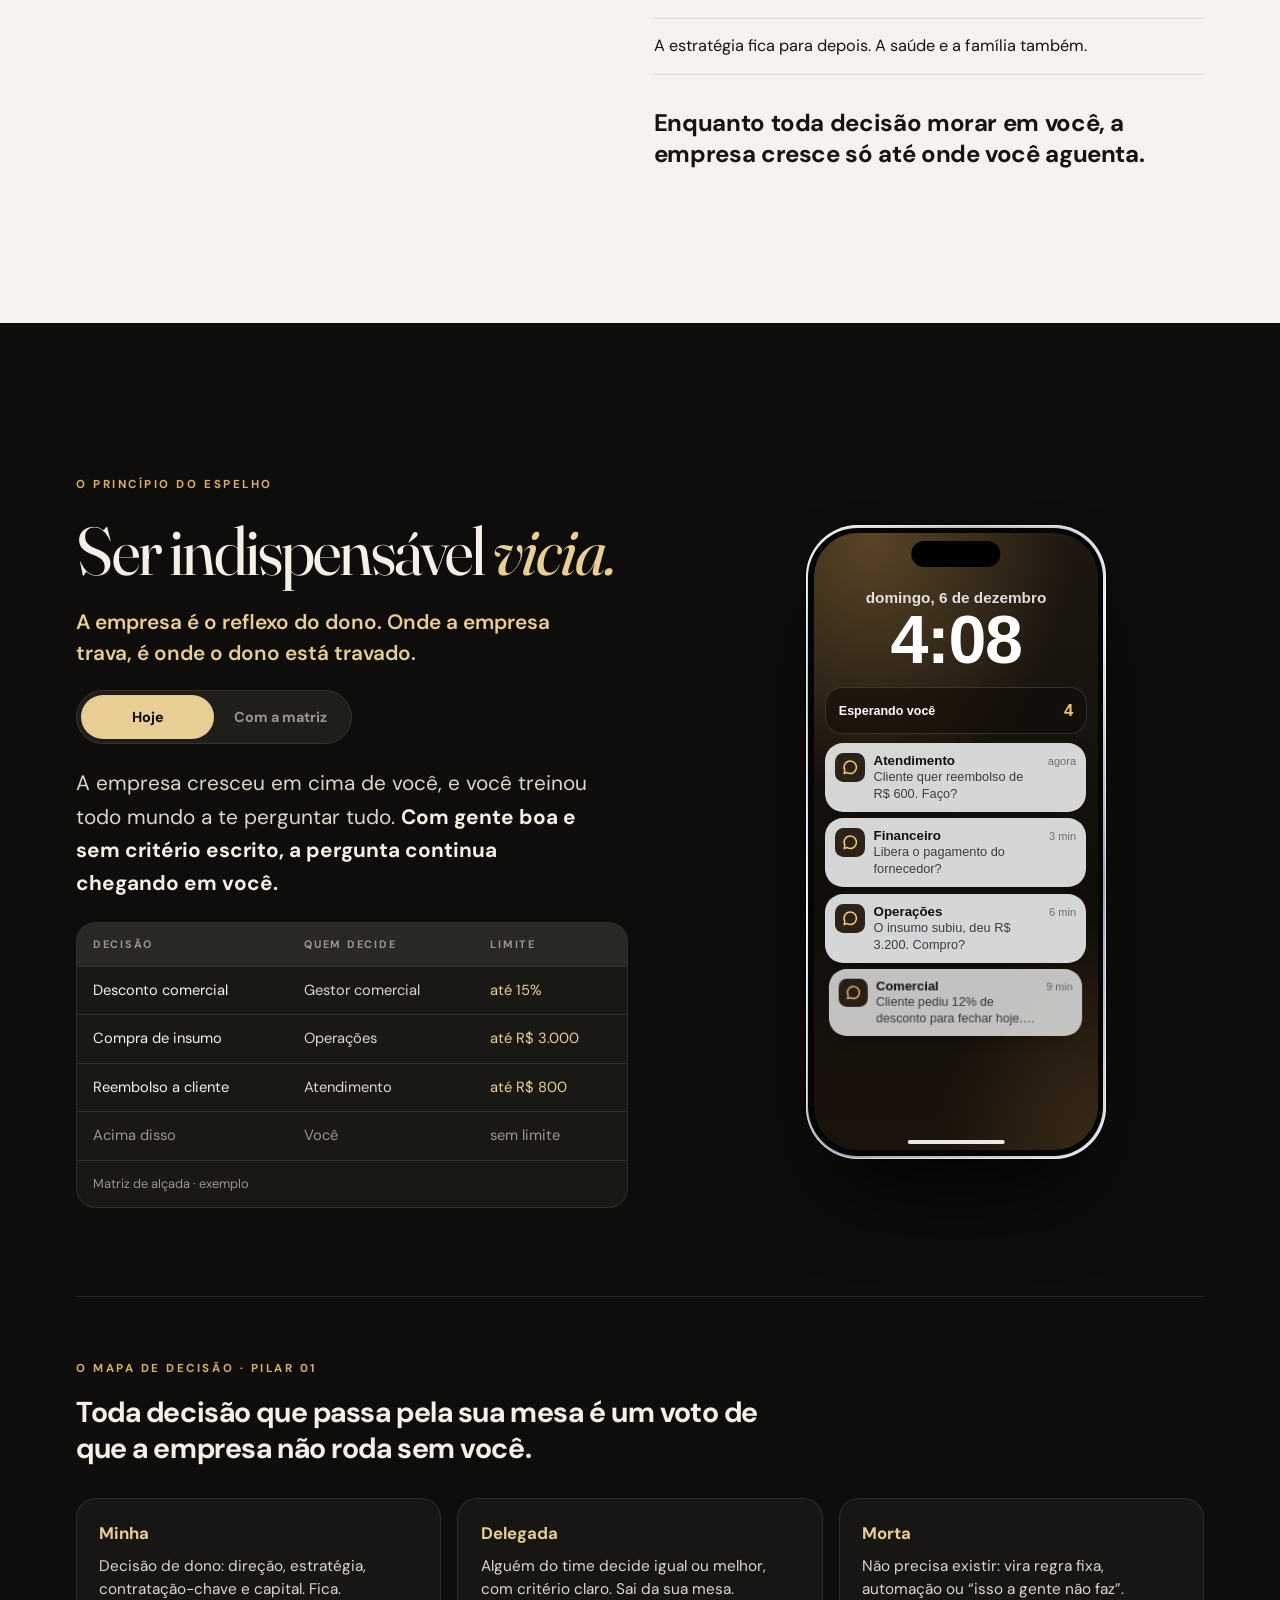
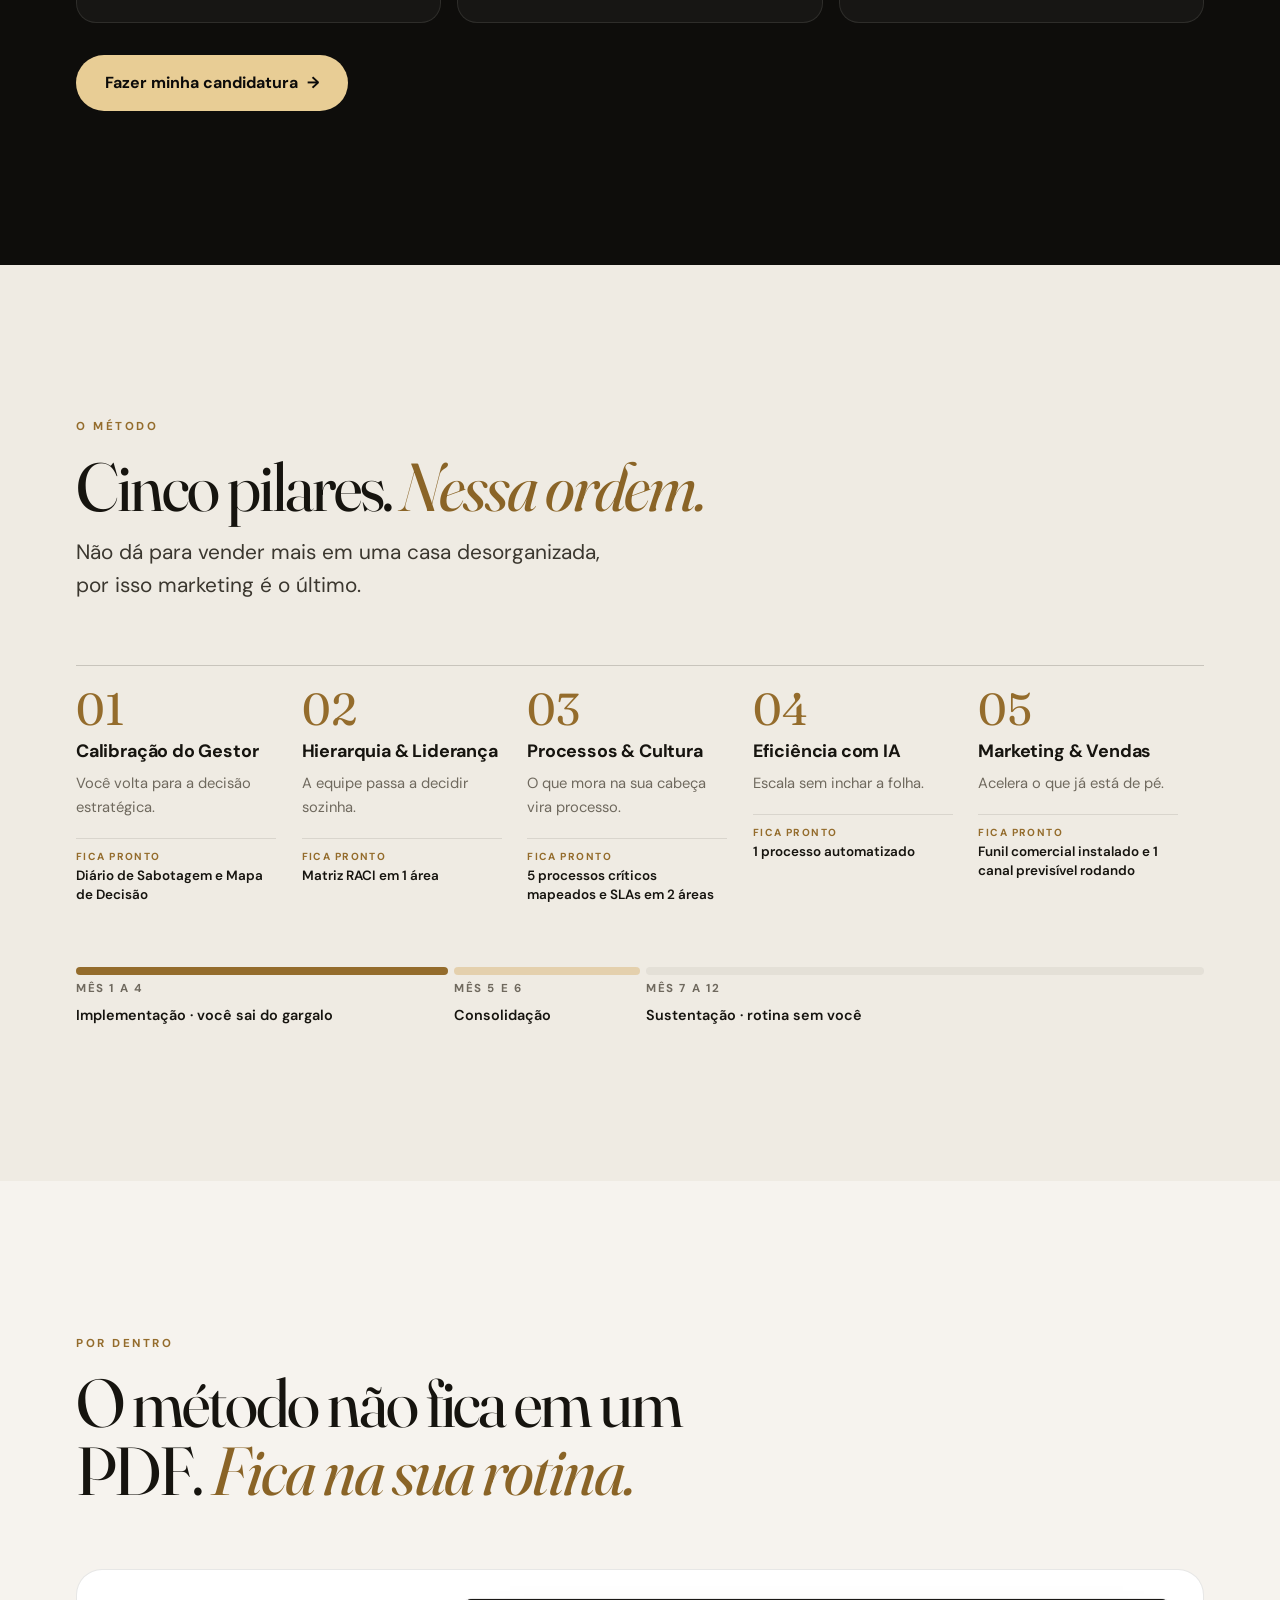
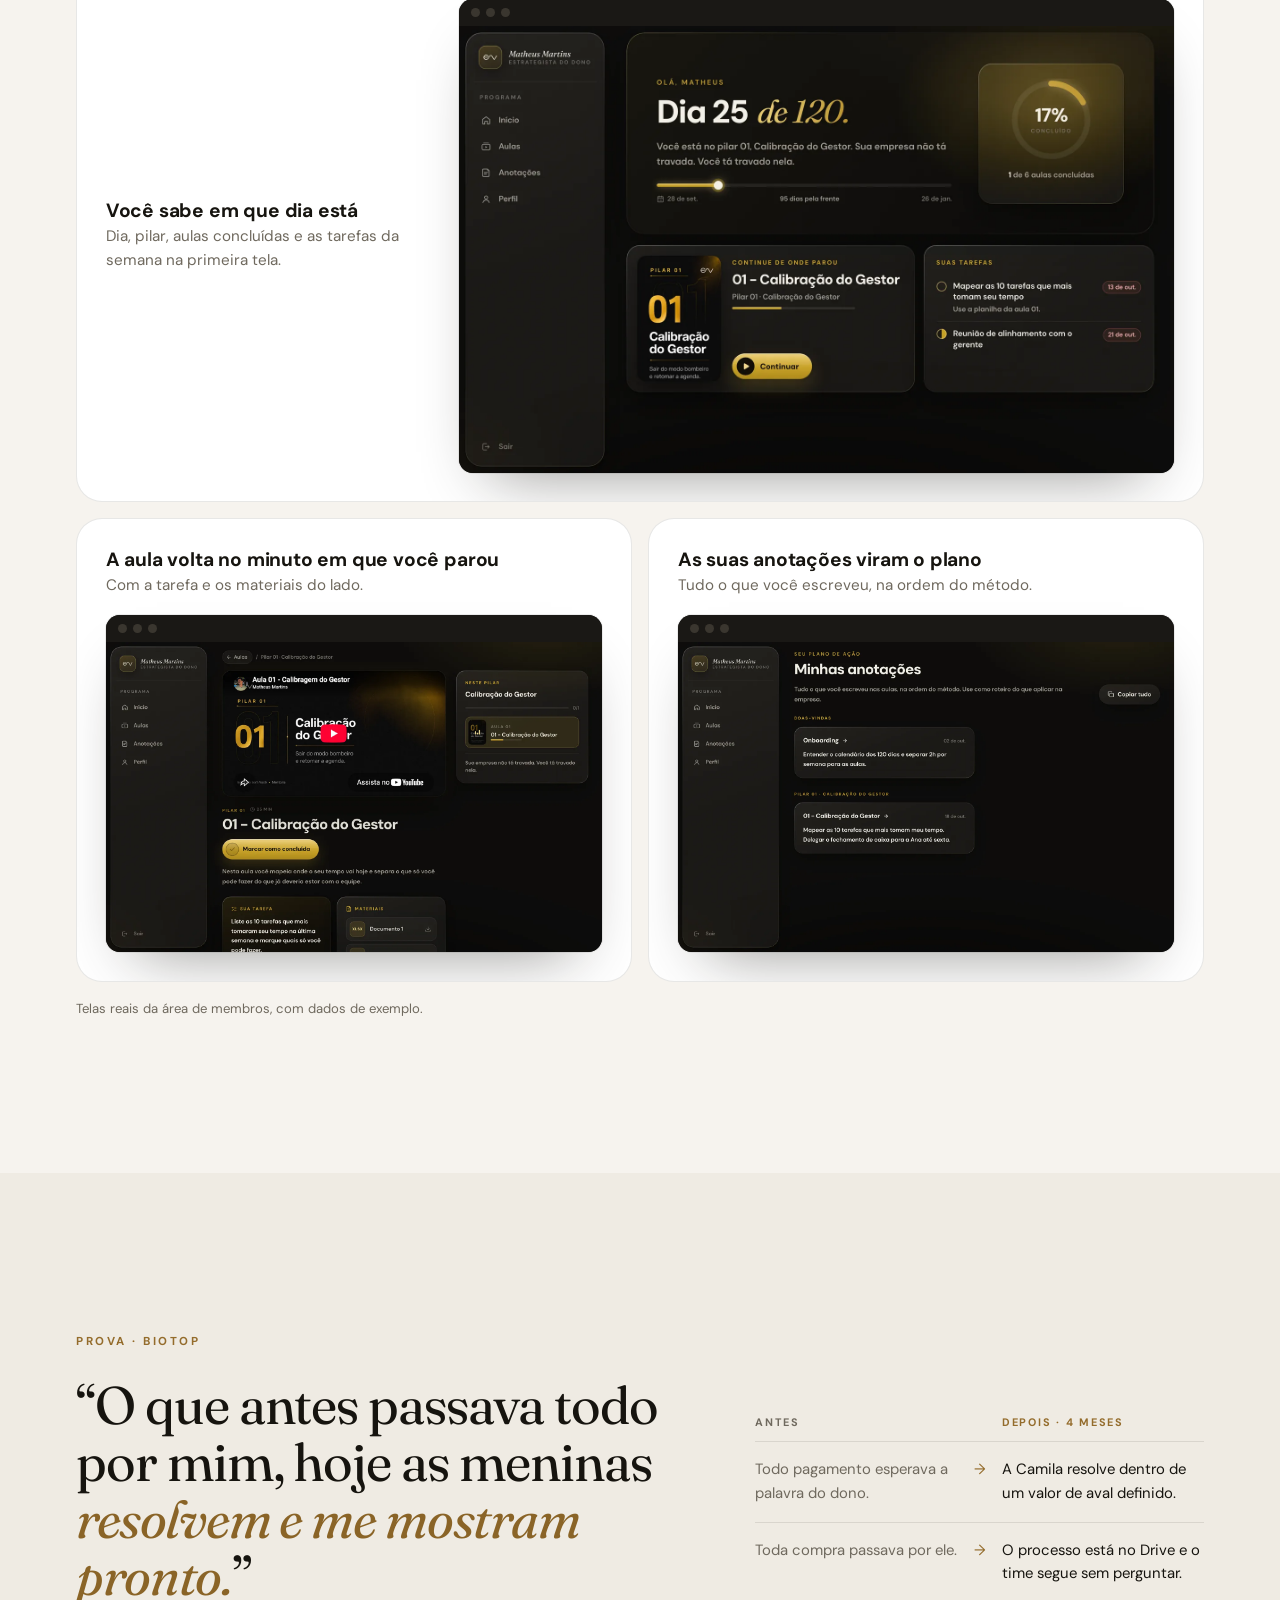
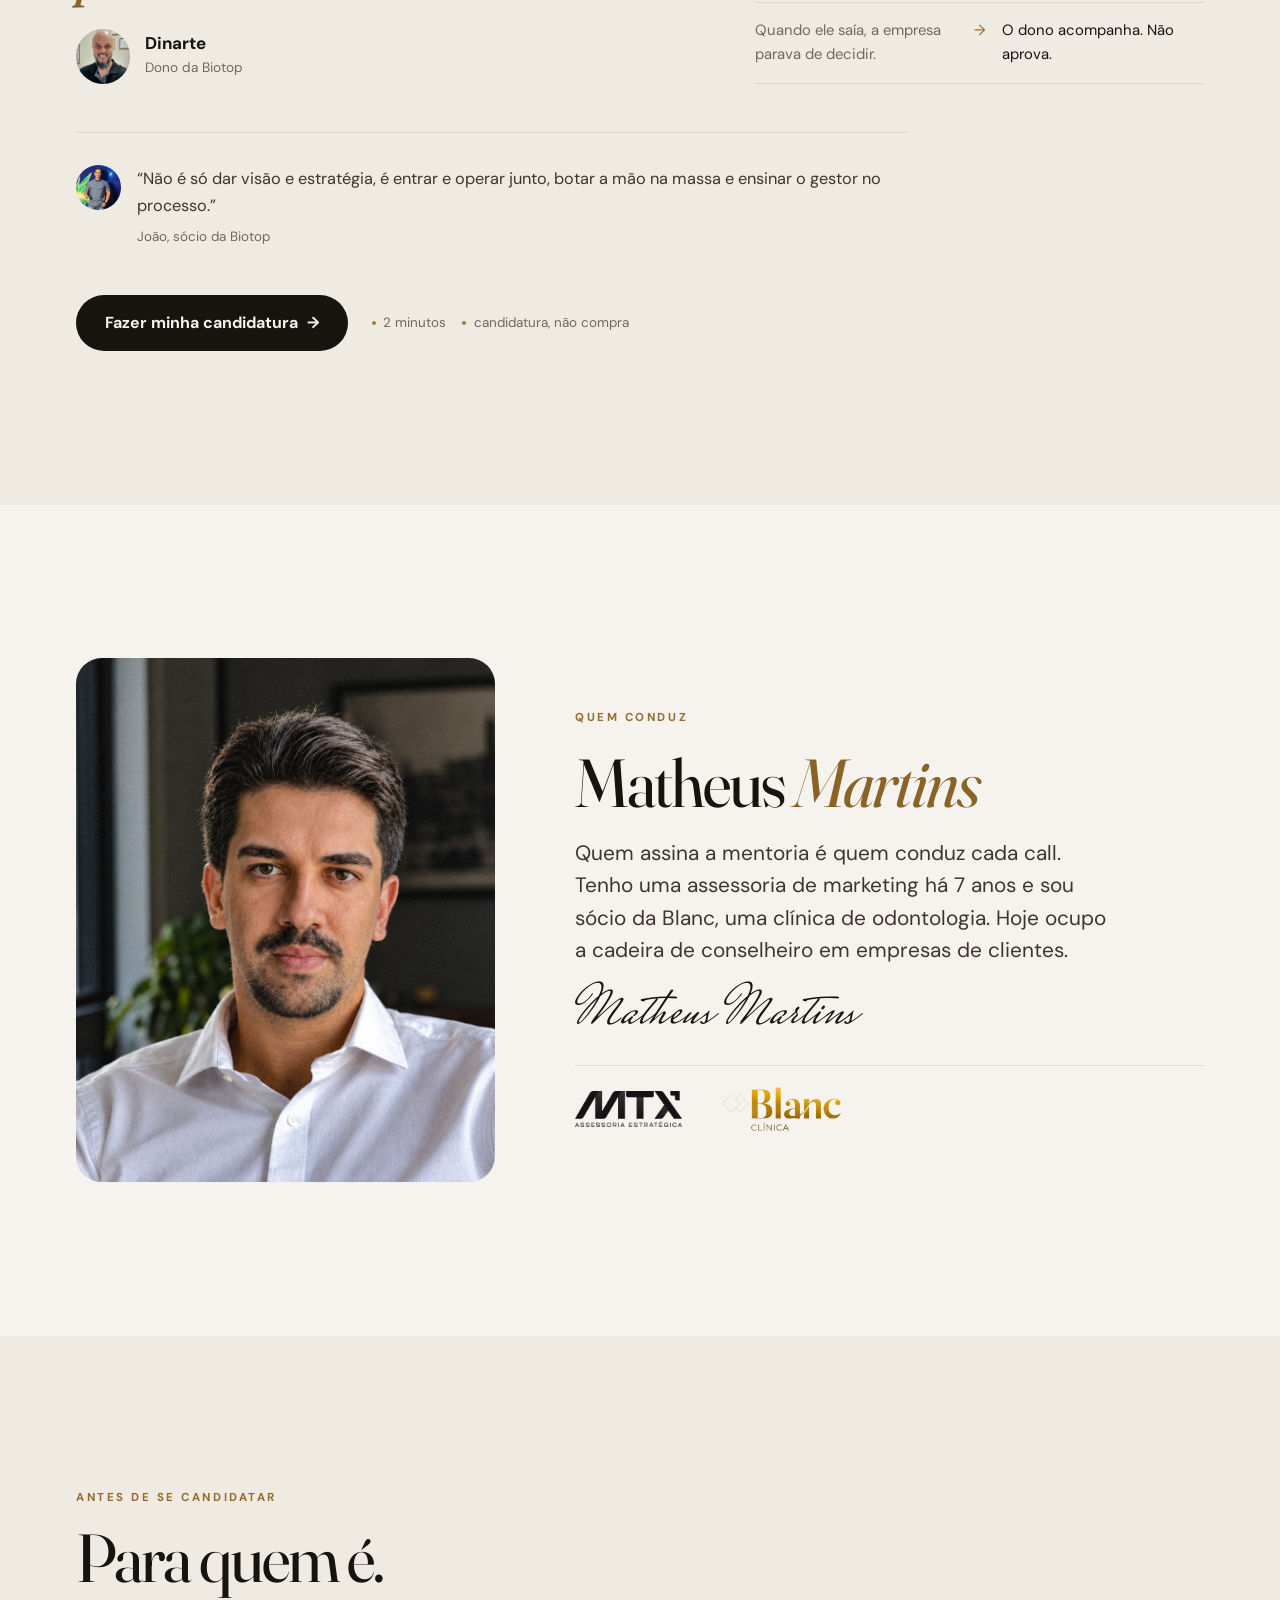
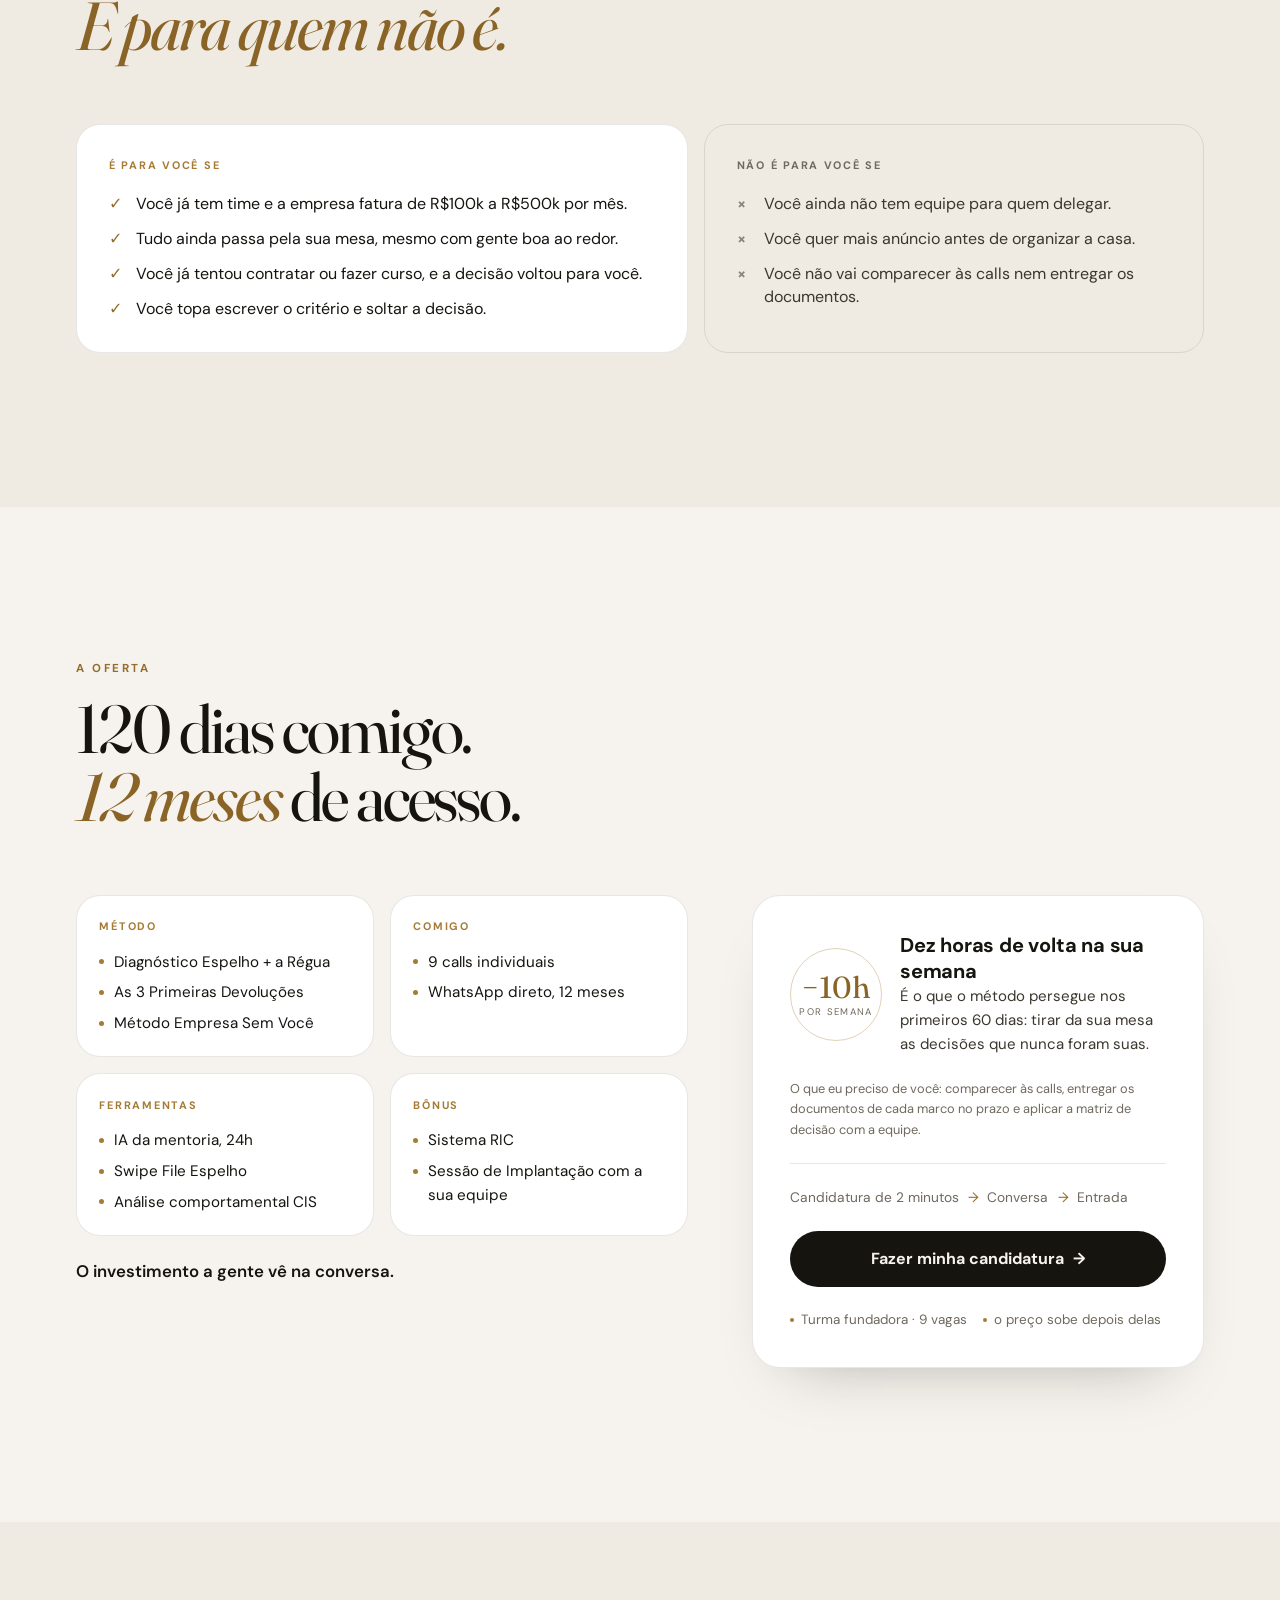
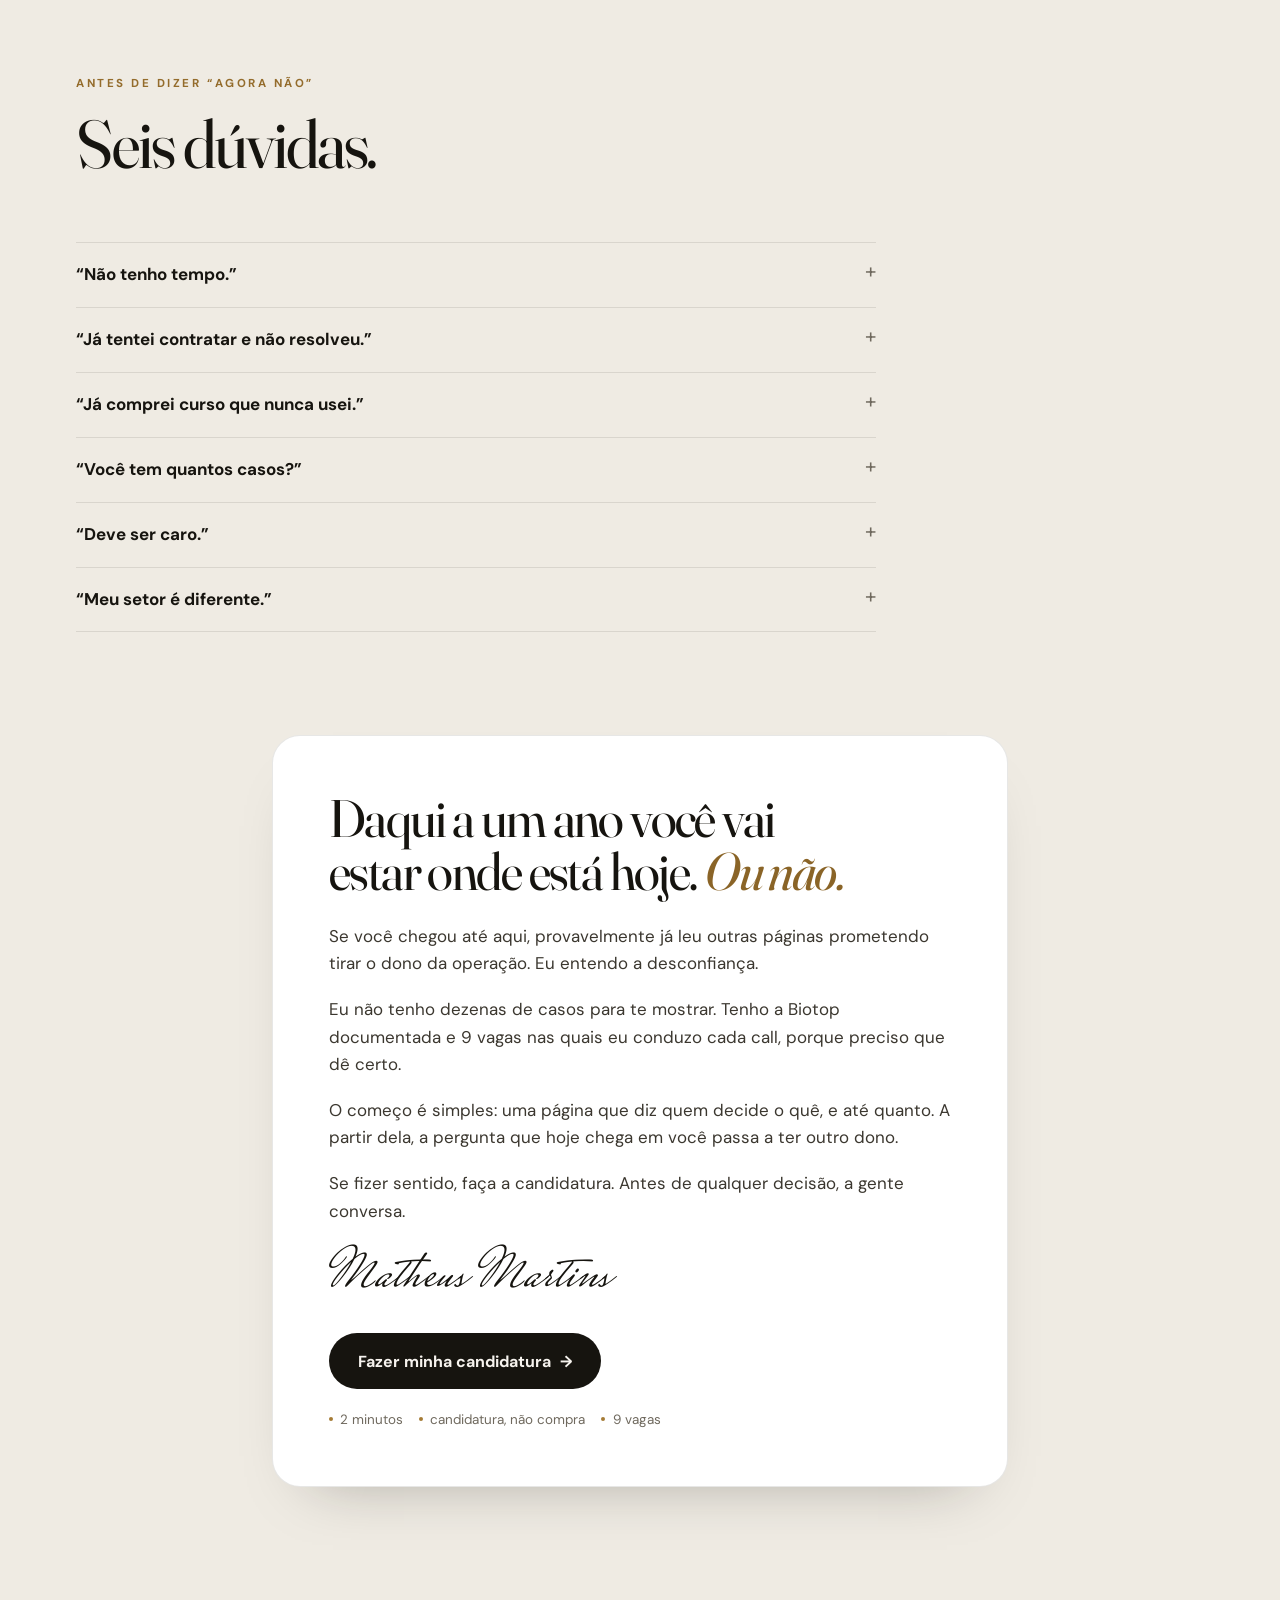
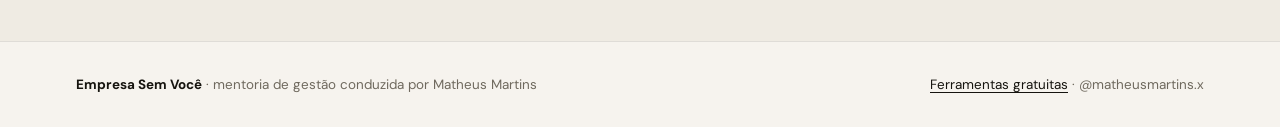
==== commit 01e441ef: "Copy: corrige promessa, preço solto e vagas; inclui Princípio do Espelho e Mapa de Decisão Co-Author" ====
--- a/index.html
+++ b/index.html
@@ -69,7 +69,7 @@
           {
             "@type": "Question",
             "name": "Não tenho tempo para fazer a mentoria.",
-            "acceptedAnswer": { "@type": "Answer", "text": "Você não vai encontrar tempo, ele não está sobrando em canto nenhum. São 9 calls em 12 meses, e a primeira já te devolve horas da semana." }
+            "acceptedAnswer": { "@type": "Answer", "text": "Você não vai encontrar tempo, ele não está sobrando em canto nenhum. São 9 calls em 12 meses, de 1 hora cada. A primeira monta o seu plano dos 120 dias." }
           },
           {
             "@type": "Question",
@@ -409,6 +409,18 @@
 /* botão no meio da página */
 .mid{margin-top:3rem;display:flex;flex-wrap:wrap;align-items:center;gap:1rem 1.5rem}
 
+/* princípio do espelho + mapa de decisão */
+.mirror{font-size:clamp(1.08rem,1rem + .45vw,1.3rem);line-height:1.45;font-weight:600;color:var(--gold-3);max-width:32rem}
+.cats{display:grid;gap:2rem;margin-top:clamp(3.5rem,7vw,5.5rem);padding-top:clamp(2.5rem,5vw,4rem);position:relative}
+.cats::before{content:"";position:absolute;top:0;left:var(--gut);right:var(--gut);border-top:1px solid var(--line)}
+.cats__head{display:grid;gap:1rem;max-width:46rem}
+.cats__head h3{font-size:clamp(1.3rem,1.1rem + .9vw,1.8rem);line-height:1.25;letter-spacing:-.015em}
+.cats__g{display:grid;gap:1rem}
+@media (min-width:860px){.cats__g{grid-template-columns:repeat(3,minmax(0,1fr))}}
+.cats__g li{display:grid;gap:.5rem;align-content:start;padding:1.3rem 1.4rem;border-radius:20px;background:var(--panel);border:1px solid var(--line)}
+.cats__g b{color:var(--gold-3);font-size:1.05rem}
+.cats__g span{font-size:.96rem;line-height:1.5;color:var(--text)}
+
 /* entrada: visível em repouso; só arma depois do primeiro gesto (print de página inteira sai completo) */
 @media (prefers-reduced-motion:no-preference){
   .armed .rv:not(.in){opacity:.001;transform:translateY(24px)}
@@ -465,7 +477,7 @@
   <div class="wrap cost">
     <div class="cost__head">
       <p class="k rv">O custo de continuar assim</p>
-      <h2 class="rv">A empresa cresceu.<br><em>A sua semana encolheu.</em></h2>
+      <h2 class="rv">A empresa cresceu.<br><em>O seu tempo, não.</em></h2>
     </div>
     <div class="cost__tx">
       <div class="rv">
@@ -495,6 +507,7 @@
     <div class="flip__tx">
       <p class="k rv">O Princípio do Espelho</p>
       <h2 class="rv">Ser indispensável <em>vicia.</em></h2>
+      <p class="mirror rv">A empresa é o reflexo do dono. Onde a empresa trava, é onde o dono está travado.</p>
       <div class="seg rv" id="seg" data-on="0" role="group" aria-label="Comparar antes e depois">
         <i aria-hidden="true"></i>
         <button type="button" aria-pressed="true" data-v="0">Hoje</button>
@@ -516,7 +529,6 @@
           <caption>Matriz de alçada · exemplo</caption>
         </table>
       </div>
-      <div class="rv"><a class="btn" href="/cadastro">Fazer minha candidatura <span>→</span></a></div>
     </div>
     <div class="flip__ph rv">
       <div class="ph" role="img" aria-label="A mesma tela de bloqueio: hoje, perguntas pedindo aprovação; com a matriz, a equipe avisando o que já resolveu">
@@ -530,6 +542,18 @@
         </div>
       </div>
     </div>
+  </div>
+  <div class="wrap cats">
+    <div class="cats__head">
+      <p class="k rv">O Mapa de Decisão · Pilar 01</p>
+      <h3 class="rv">Toda decisão que passa pela sua mesa é um voto de que a empresa não roda sem você.</h3>
+    </div>
+    <ul class="cats__g" role="list">
+      <li class="rv"><b>Minha</b><span>Decisão de dono: direção, estratégia, contratação-chave e capital. Fica.</span></li>
+      <li class="rv"><b>Delegada</b><span>Alguém do time decide igual ou melhor, com critério claro. Sai da sua mesa.</span></li>
+      <li class="rv"><b>Morta</b><span>Não precisa existir: vira regra fixa, automação ou “isso a gente não faz”.</span></li>
+    </ul>
+    <div class="rv"><a class="btn" href="/cadastro">Fazer minha candidatura <span>→</span></a></div>
   </div>
 </section>
 
@@ -665,7 +689,7 @@
         <div class="blocks">
           <section class="blk"><header><small>Método</small></header><ul><li>Diagnóstico Espelho + a Régua</li><li>As 3 Primeiras Devoluções</li><li>Método Empresa Sem Você</li></ul></section>
           <section class="blk"><header><small>Comigo</small></header><ul><li>9 calls individuais</li><li>WhatsApp direto, 12 meses</li></ul></section>
-          <section class="blk"><header><small>Ferramentas</small></header><ul><li>IA da mentoria, 24h</li><li>Swipe File Espelho</li><li>Análise DISC</li></ul></section>
+          <section class="blk"><header><small>Ferramentas</small></header><ul><li>IA da mentoria, 24h</li><li>Swipe File Espelho</li><li>Análise comportamental CIS</li></ul></section>
           <section class="blk"><header><small>Bônus</small></header><ul><li>Sistema RIC</li><li>Sessão de Implantação com a sua equipe</li></ul></section>
         </div>
         <div class="sum"><p>O investimento a gente vê na conversa.</p></div>
@@ -693,10 +717,10 @@
       <h2 class="rv">Seis dúvidas.</h2>
     </div>
     <div class="faq rv">
-      <details><summary>“Não tenho tempo.”</summary><p>São 9 calls em 12 meses, e a primeira já te devolve horas da semana.</p></details>
+      <details><summary>“Não tenho tempo.”</summary><p>São 9 calls em 12 meses, de 1 hora cada. A primeira monta o seu plano dos 120 dias.</p></details>
       <details><summary>“Já tentei contratar e não resolveu.”</summary><p>Sem processo documentado, você não delegou responsabilidade. Delegou o caos. Aqui a gente documenta primeiro.</p></details>
       <details><summary>“Já comprei curso que nunca usei.”</summary><p>Esse não depende da sua disciplina. O método te convoca: a plataforma marca a call, e a sua parte é aparecer.</p></details>
-      <details><summary>“Você tem quantos casos?”</summary><p>Um documentado, a Biotop, e é por isso que essa turma tem esse preço. Você está entrando no momento em que eu preciso que dê certo.</p></details>
+      <details><summary>“Você tem quantos casos?”</summary><p>Um documentado, a Biotop, e é por isso que esta é uma turma fundadora. Você está entrando no momento em que eu preciso que dê certo.</p></details>
       <details><summary>“Deve ser caro.”</summary><p>O valor eu apresento na conversa. É nela que eu vejo se a mentoria faz sentido para a sua empresa.</p></details>
       <details><summary>“Meu setor é diferente.”</summary><p>O método não mexe no seu produto. Mexe em quem decide. E quem decide é igual em todo setor: você.</p></details>
     </div>
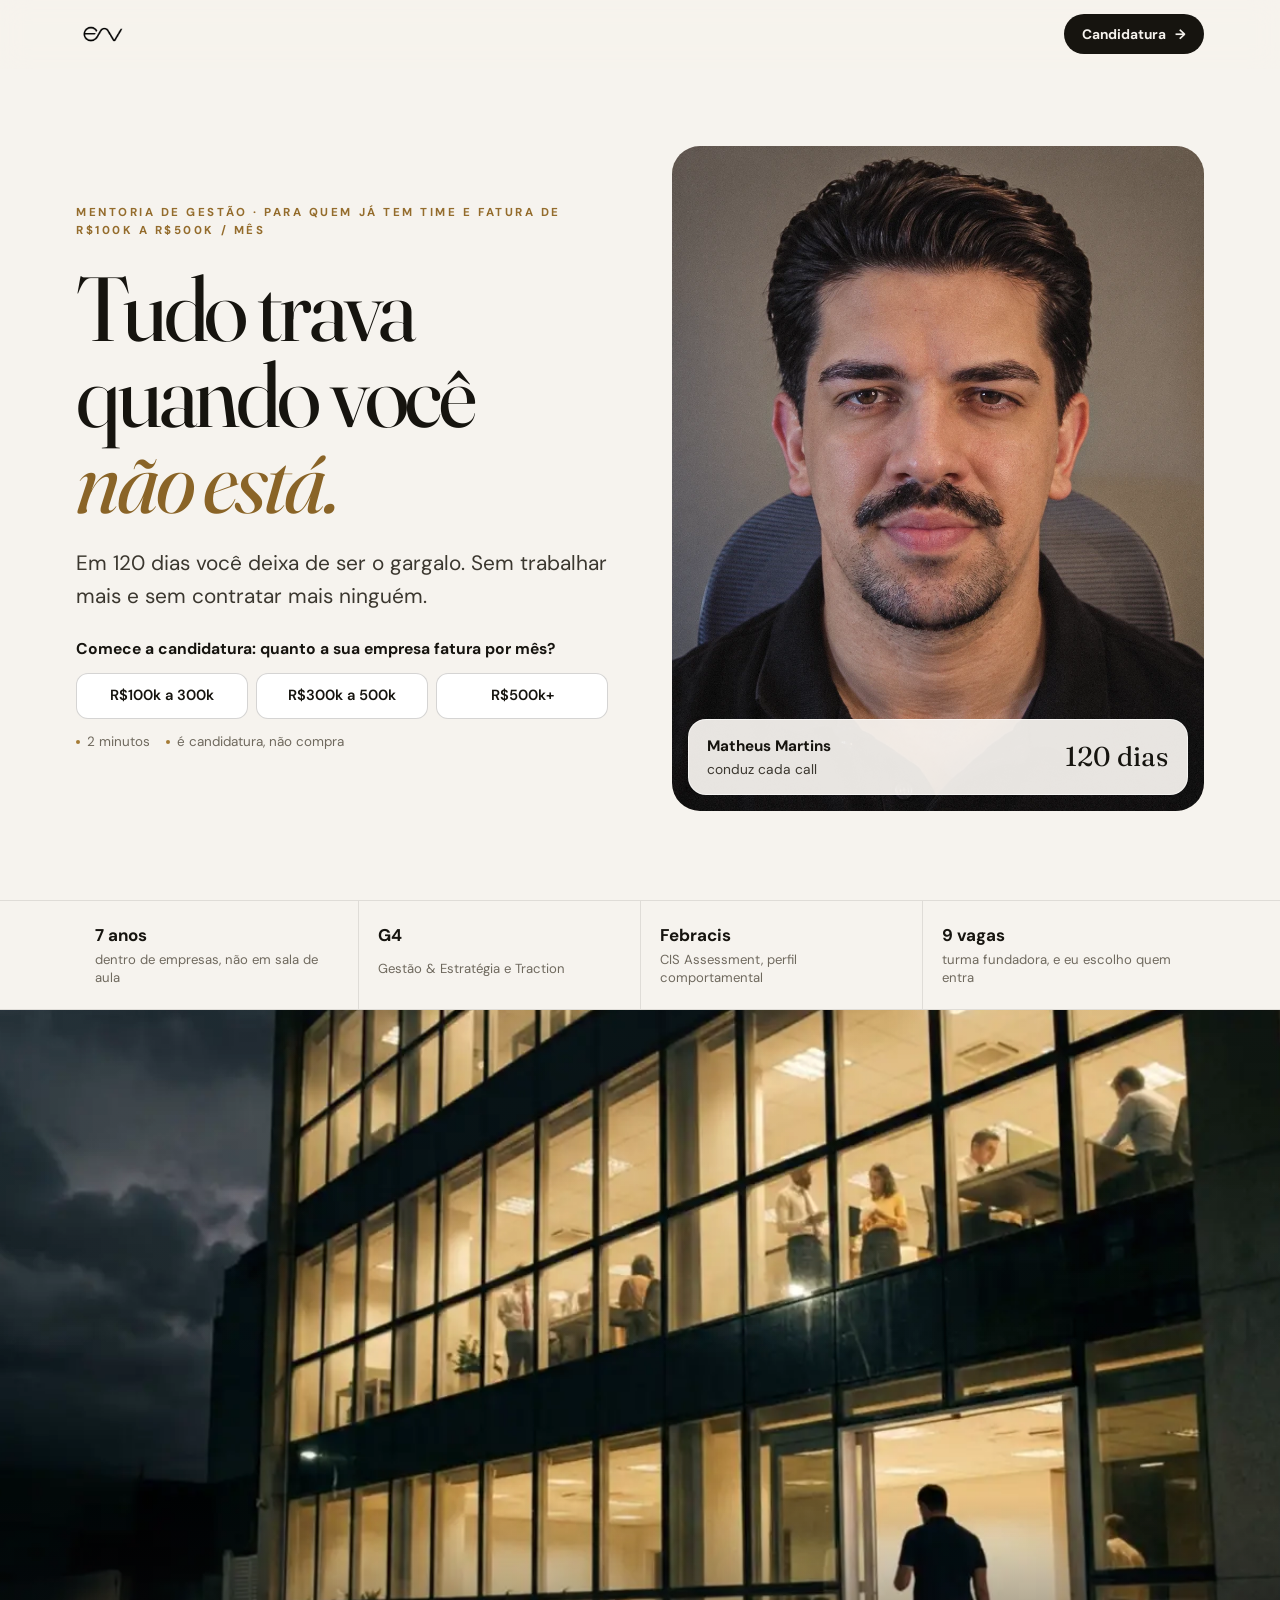
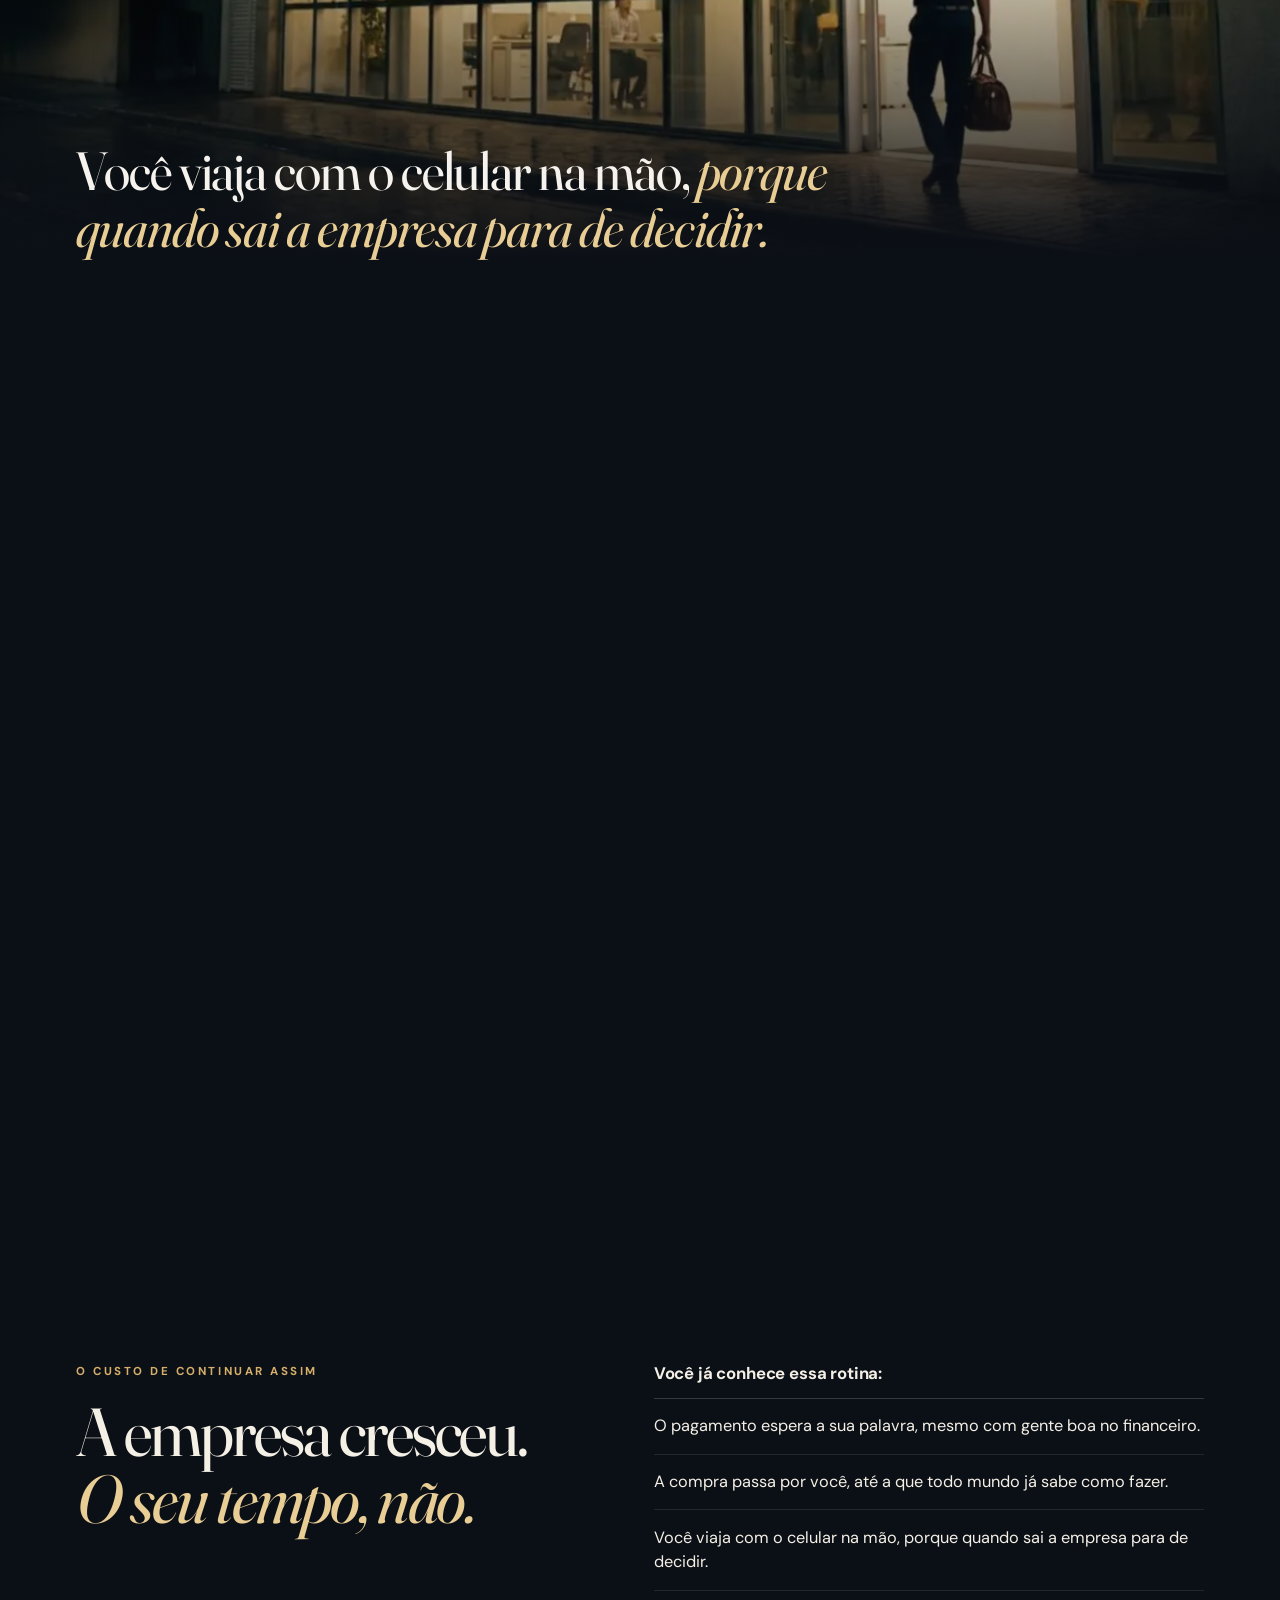
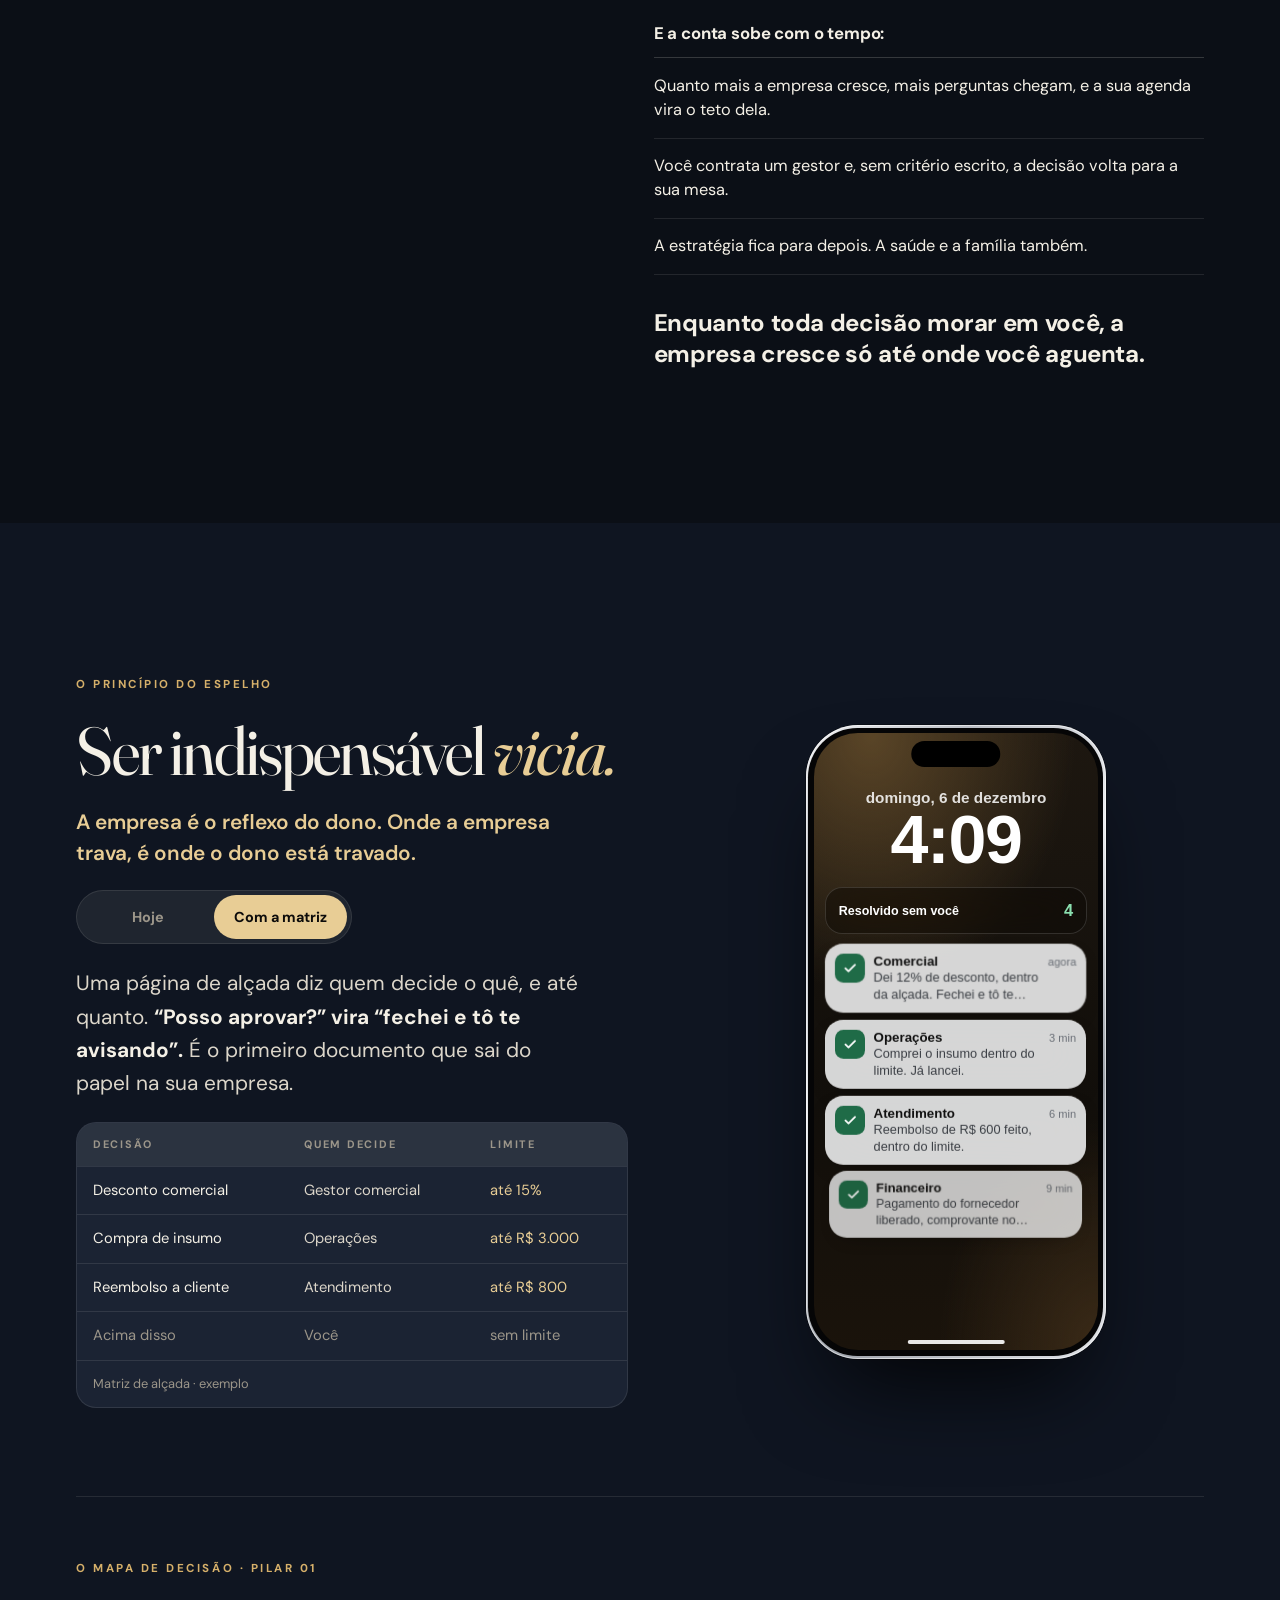
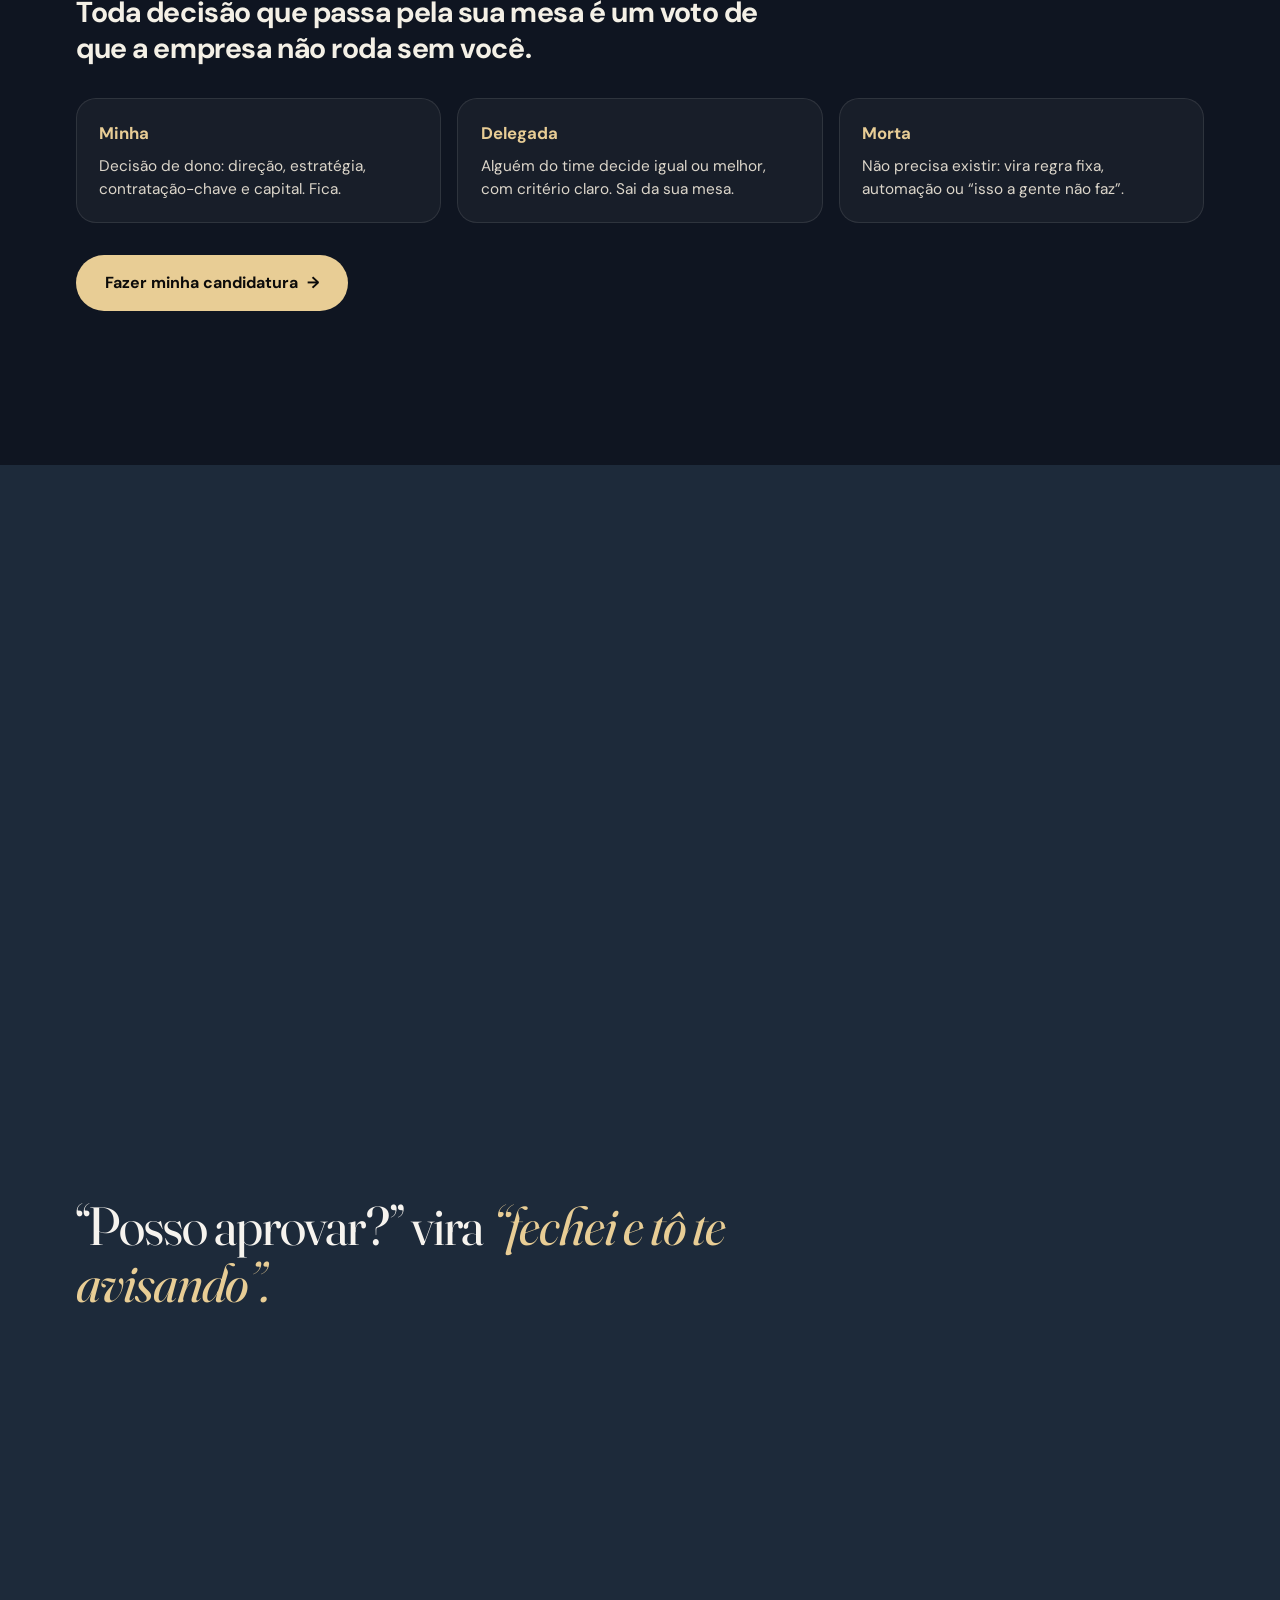
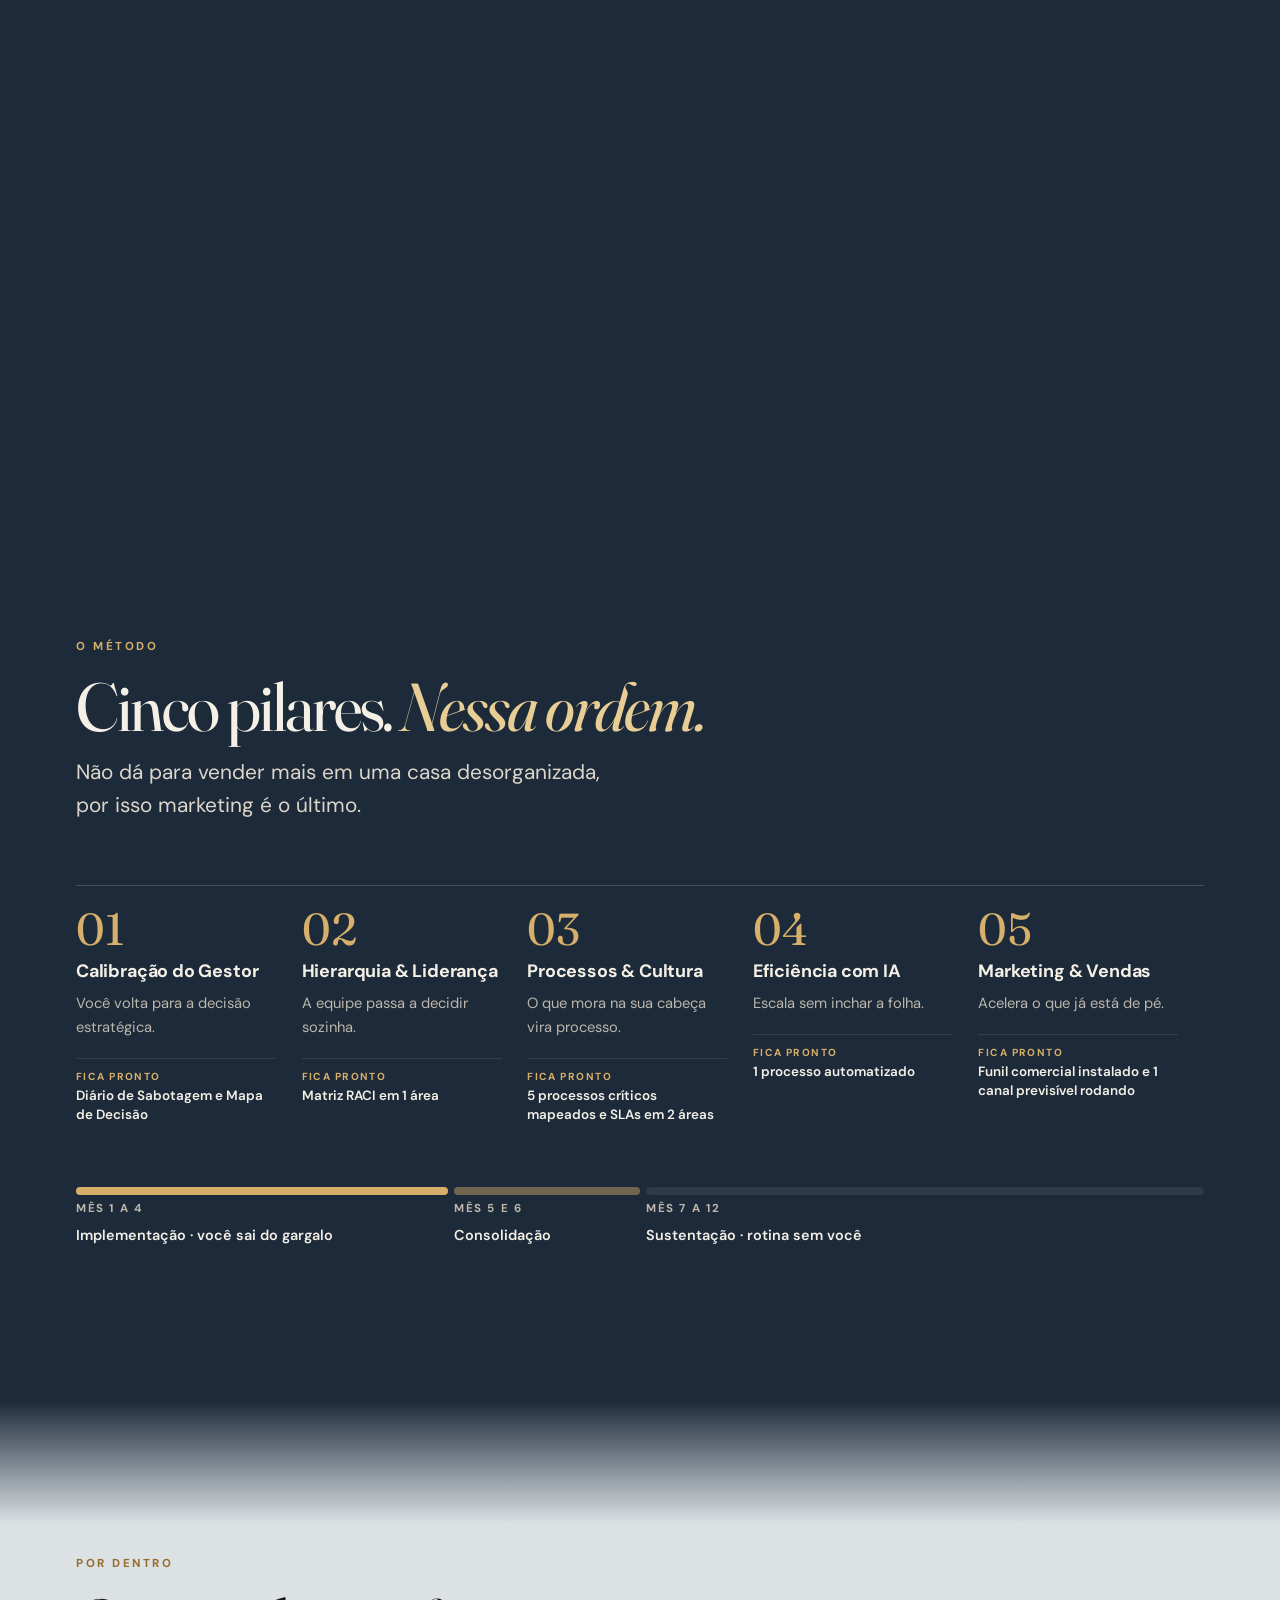
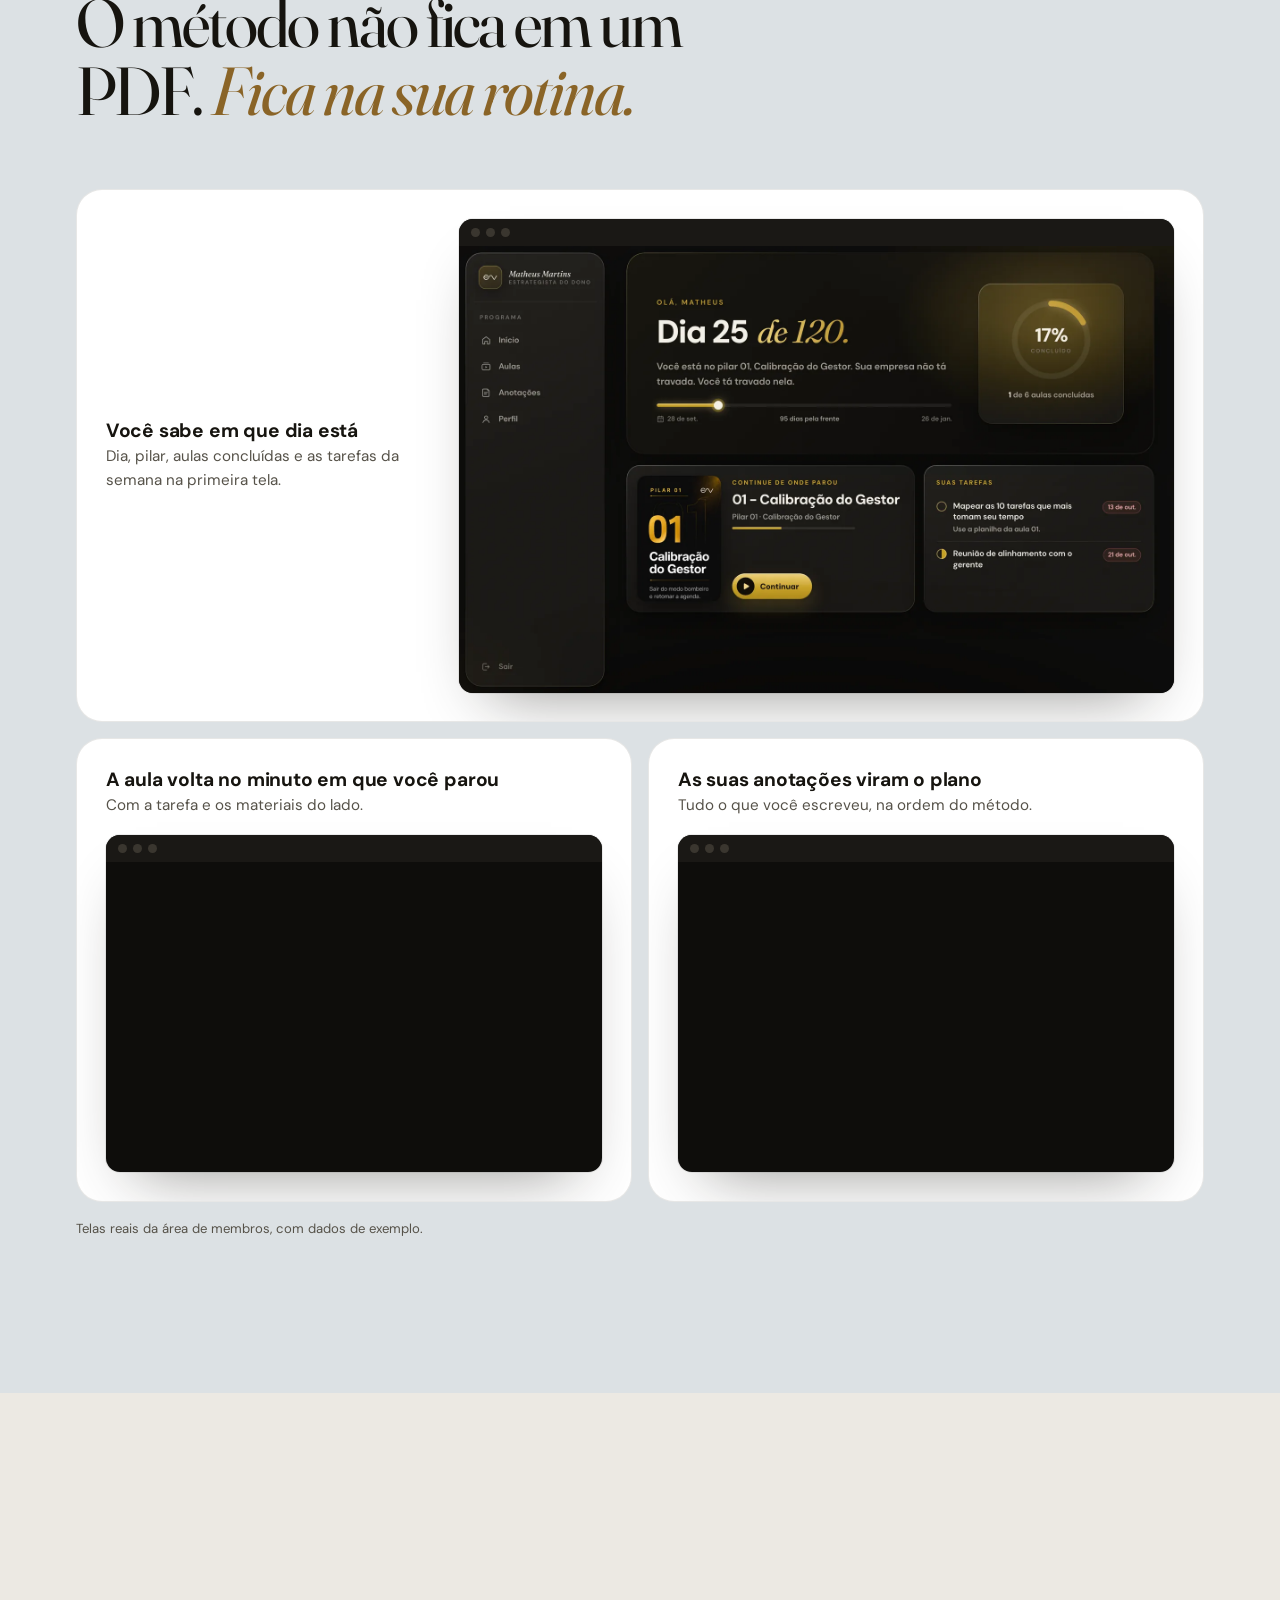
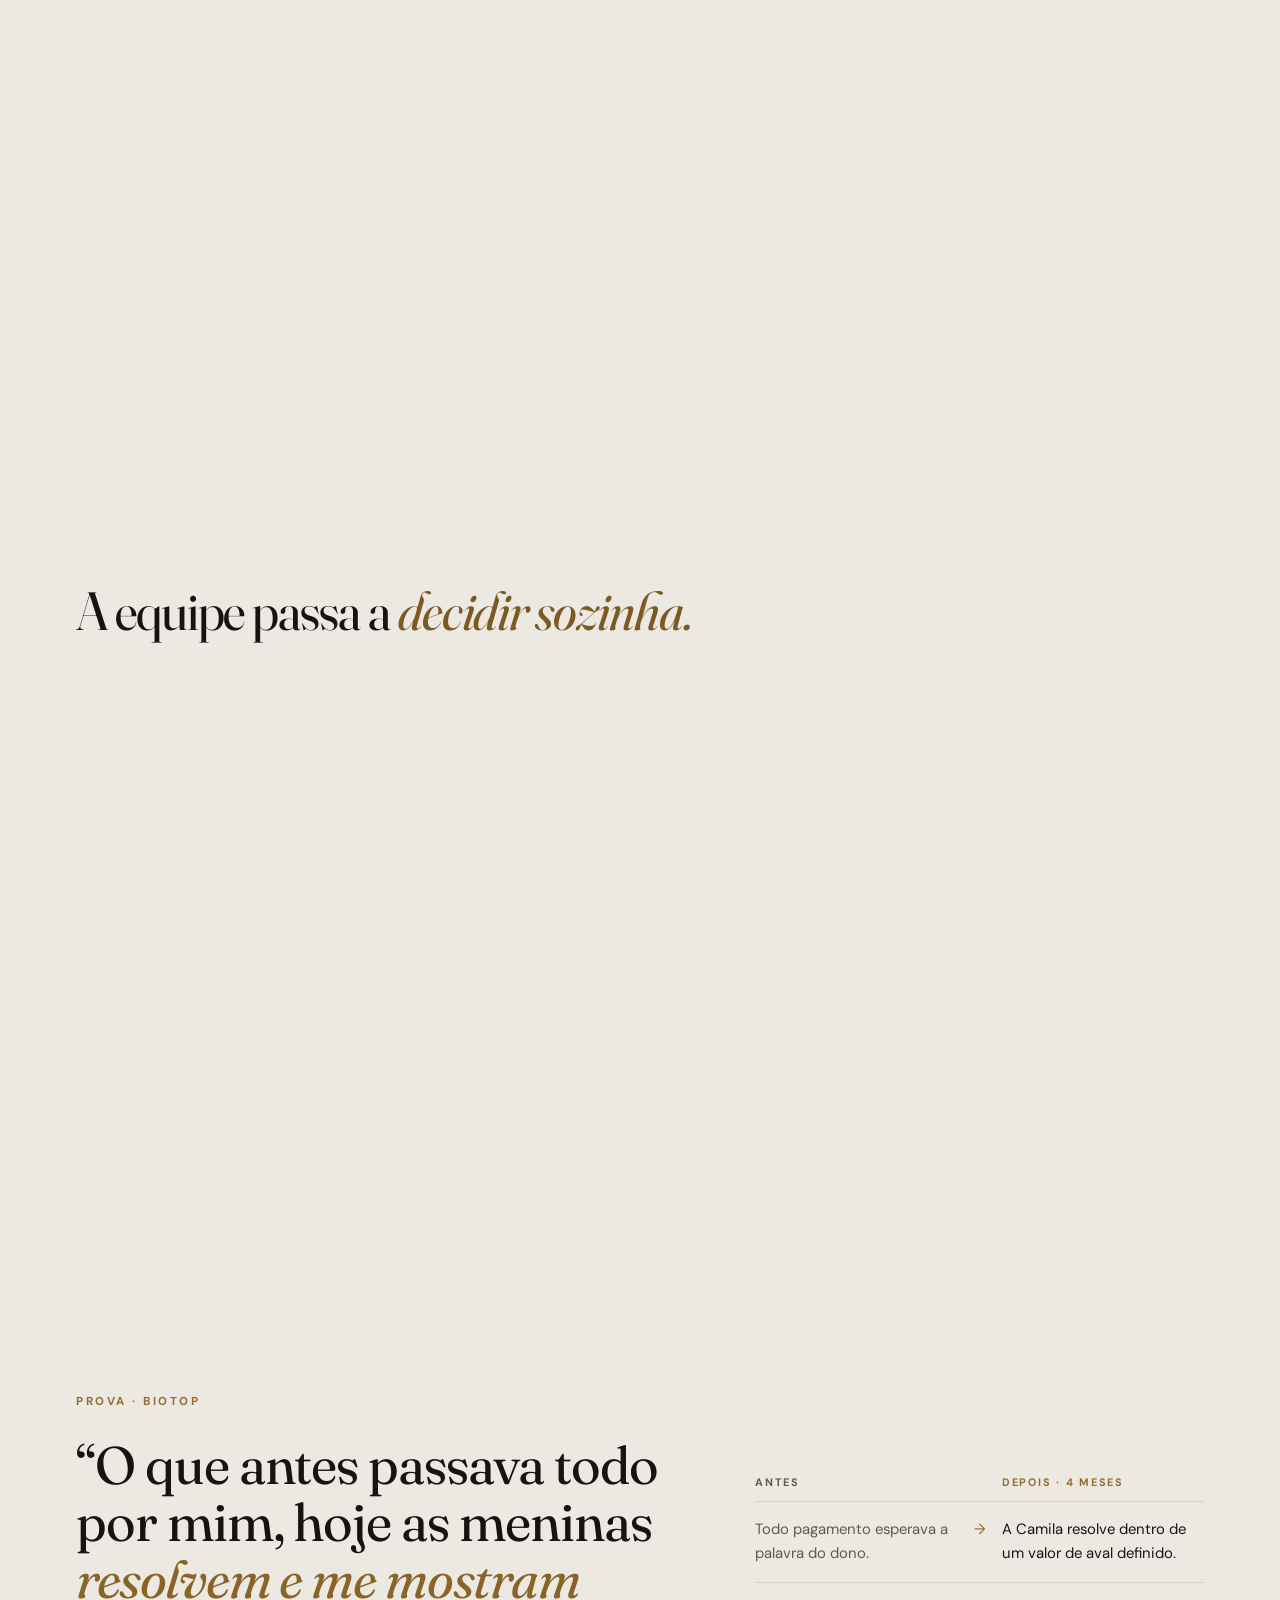
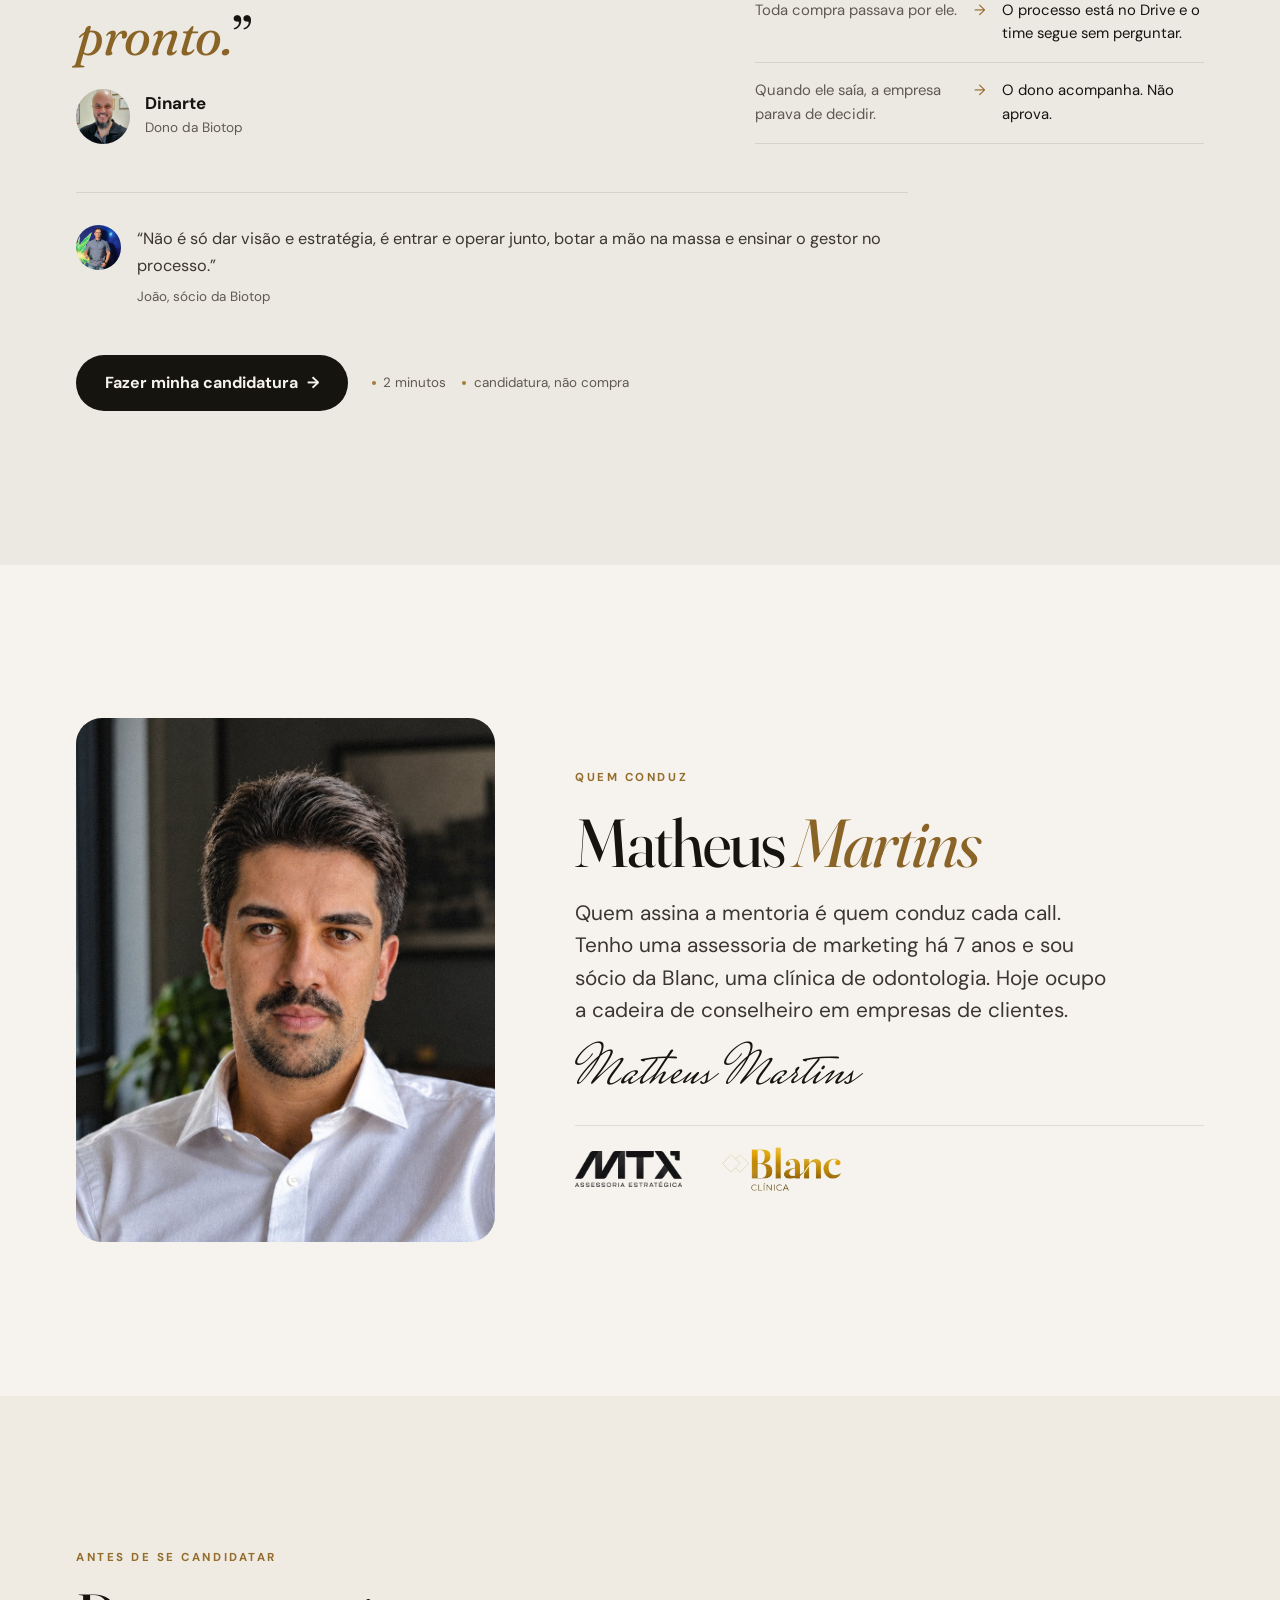
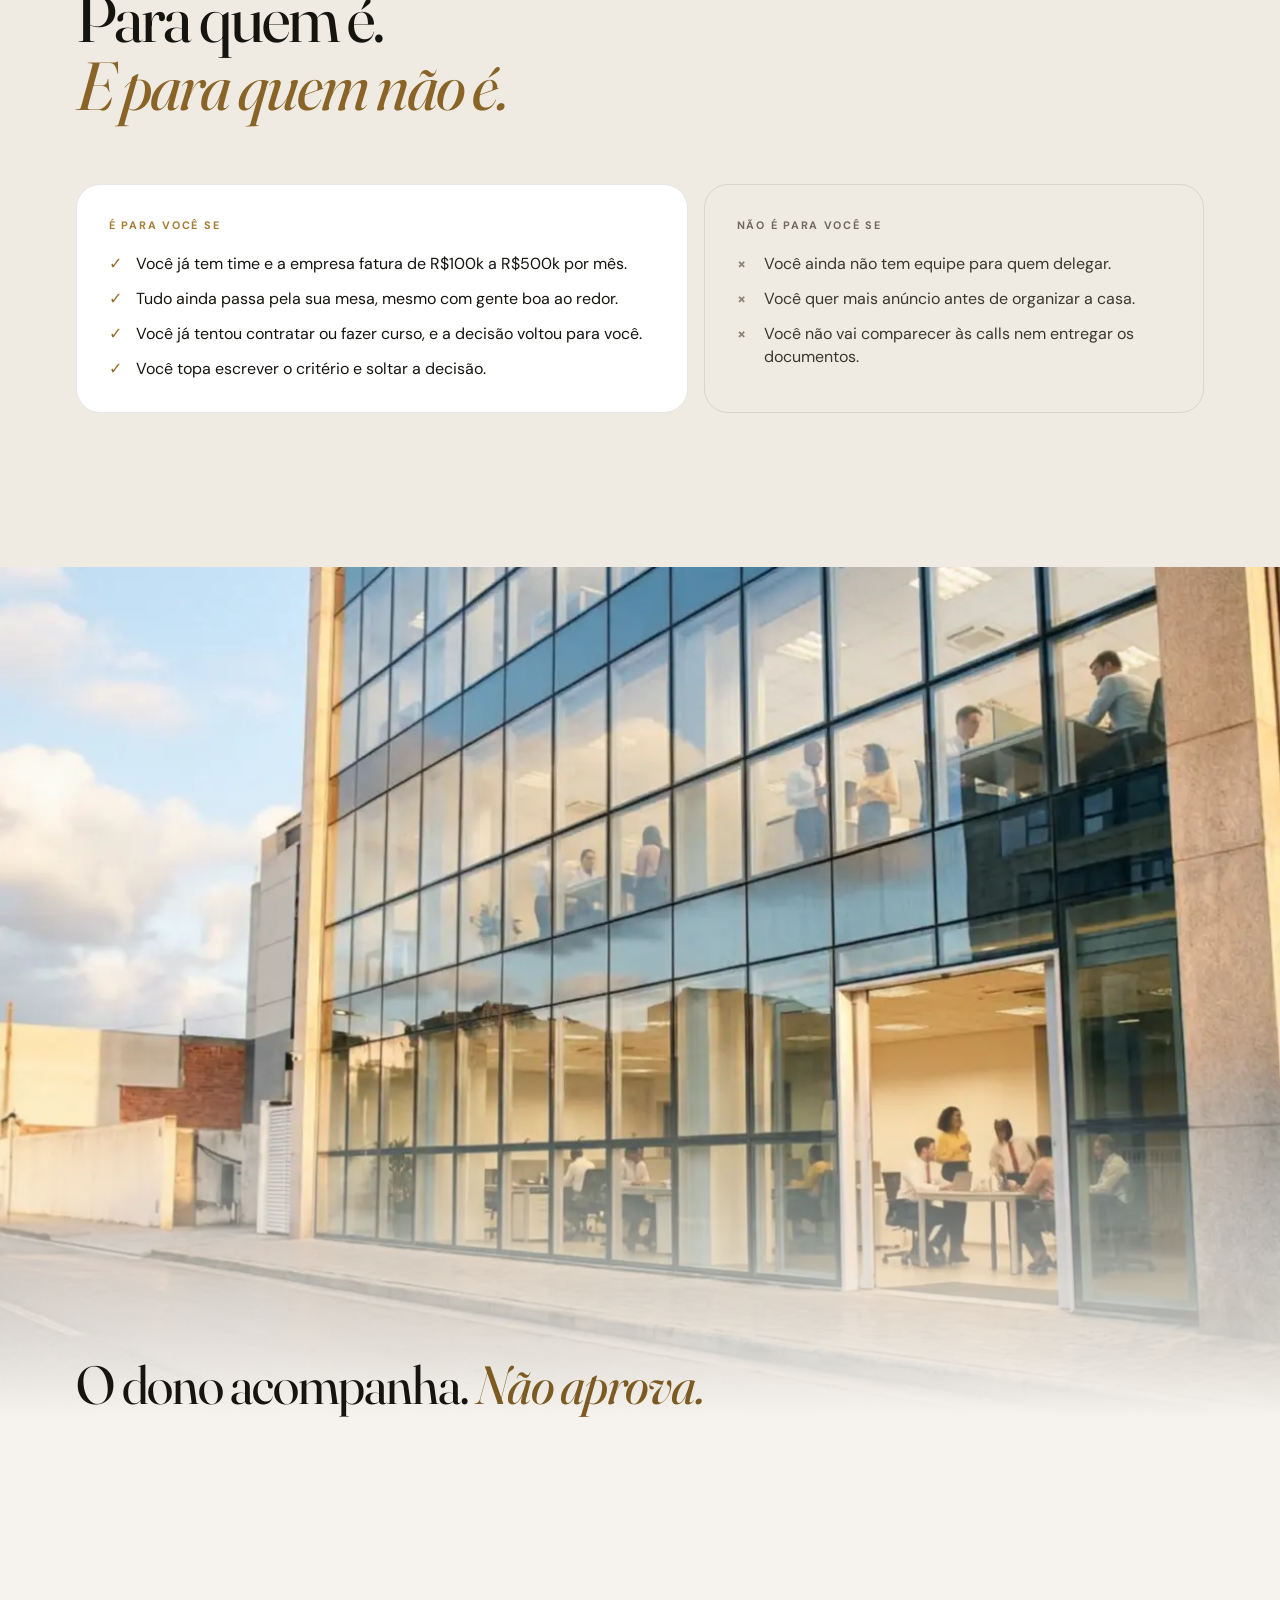
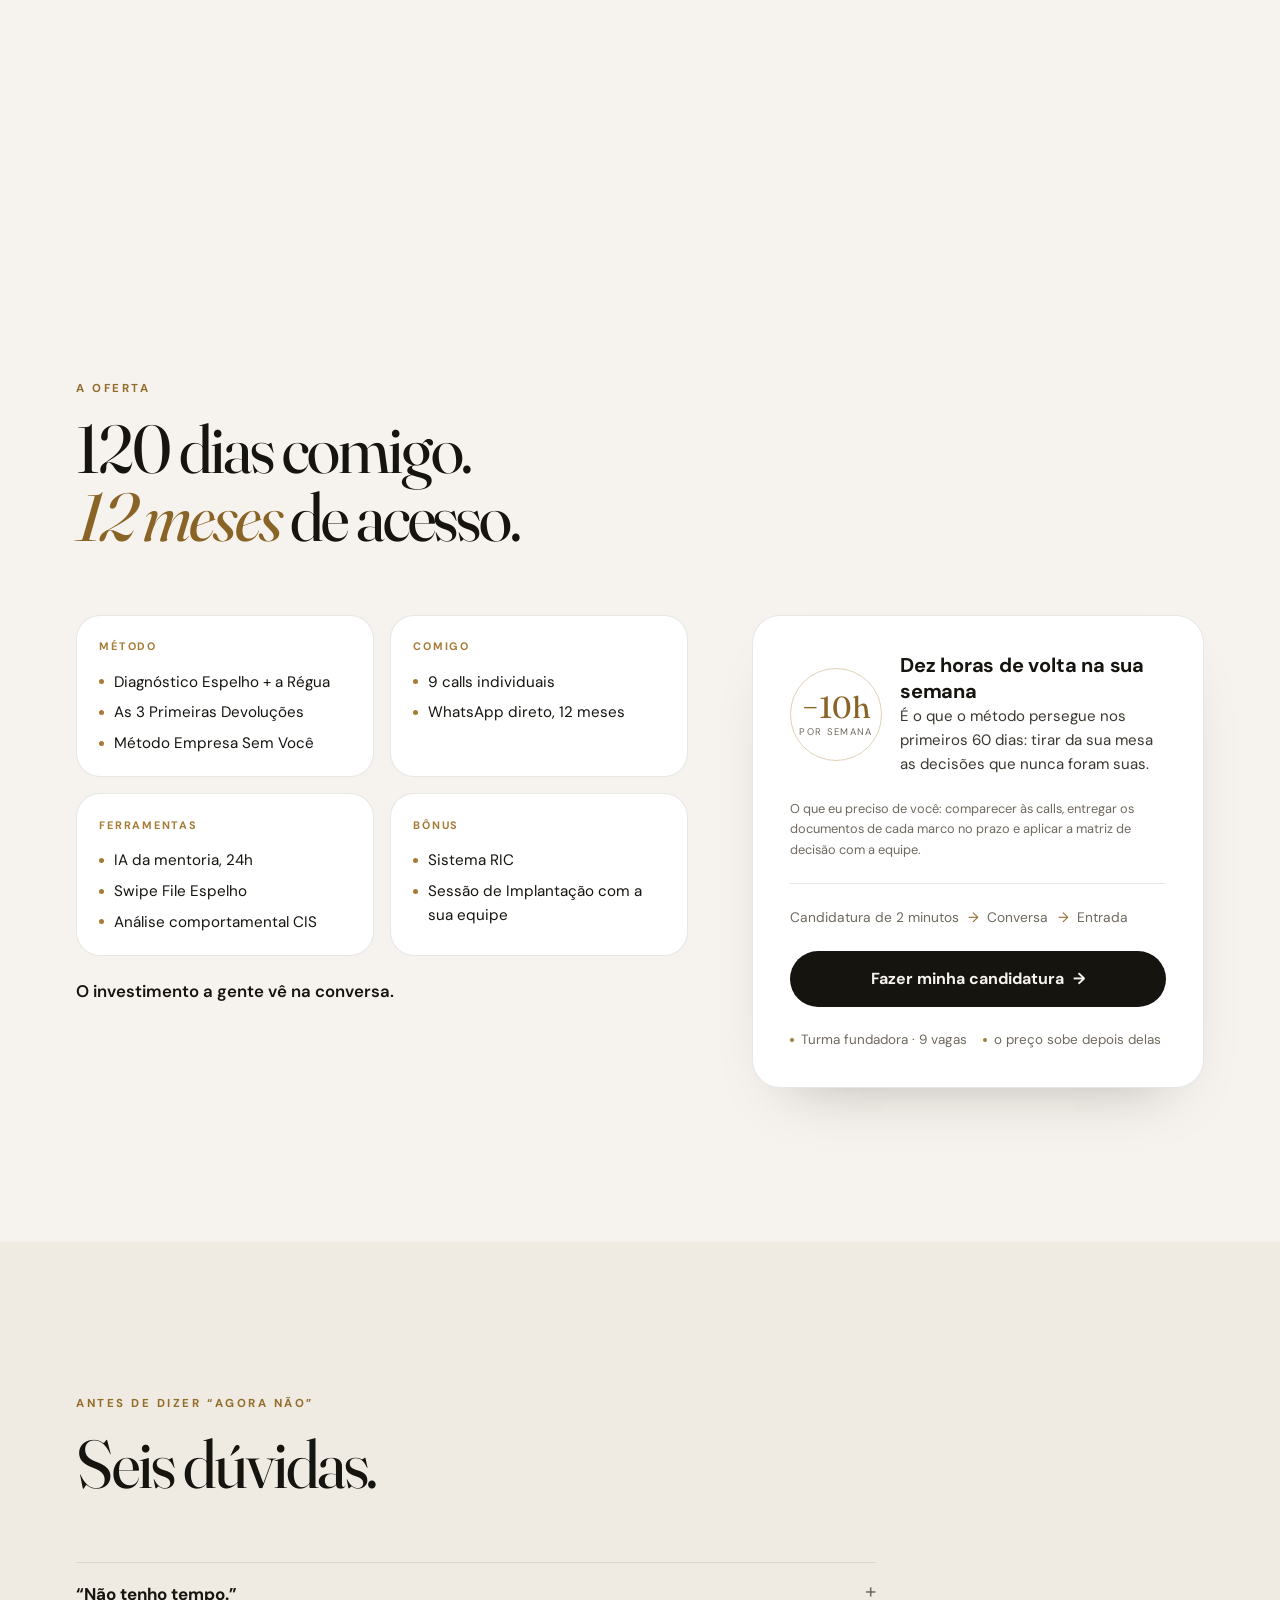
==== commit 352c5b02: "Landing: a página inteira conta um dia da empresa Um só filme em foto real, dividido em quatro capít" ====
--- a/index.html
+++ b/index.html
@@ -109,6 +109,38 @@
   <noscript><img height="1" width="1" style="display:none"
   src="https://www.facebook.com/tr?id=1659749545111630&ev=PageView&noscript=1"/></noscript>
   <!-- End Meta Pixel Code -->
+<style id="esv-narrativa">
+/* A luz conta o dia: noite no custo, madrugada na virada, aurora no método, manhã em Por dentro. Da prova em diante, o off-white original é o dia claro. */
+#custo,#metodo{color-scheme:dark;
+  --panel:rgba(255,248,235,.04);--panel-2:rgba(255,248,235,.07);
+  --line:rgba(244,240,230,.10);--line-2:rgba(244,240,230,.18);
+  --cream:#F4F0E6;--text:#DCD6CA;--mute:#A8A296;--mute-2:#928C80;
+  --gold:#C49A52;--gold-2:#D6B06A;--gold-3:#E8CD95;--gold-soft:rgba(196,154,82,.12);--gold-line:rgba(196,154,82,.36);
+  --btn:#E8CD95;--btn-tx:#0C0B0A;--btn-h:#F1DCB0;color:var(--text)}
+#custo{--bg:#0B0F16;--bg-2:#111622;--bg-3:#181E2B;background:var(--bg)}
+#virada{--bg:#0F1521;--bg-2:#141B29;--bg-3:#1B2333}
+#metodo{--bg:#1D2A3A;--bg-2:#1D2A3A;--bg-3:#27364A;--mute:#BDB7AB;--mute-2:#B3AD9F;background:var(--bg)}
+#dentro{--bg:#DCE1E4;--bg-2:#D2D8DC;--bg-3:#C6CDD2;--mute:#565249;--mute-2:#625D53;
+  background:linear-gradient(180deg,#1D2A3A 0,#DCE1E4 calc(var(--sec)*.8))}
+#prova{--bg-2:#ECE9E3;--mute:#5F5A50}
+
+.bar.tone-dark{background:rgba(11,15,22,.74)}
+.bar.tone-dark .bar__logo img{filter:none}
+
+.filme{display:none}
+.filme-on .filme{display:block;position:relative;height:calc(var(--telas)*100vh);background:var(--depois)}
+.filme-fixo{position:sticky;top:0;height:100vh;height:100lvh;overflow:hidden;background:var(--depois)}
+.filme canvas{position:absolute;inset:0;width:100%;height:100%;display:block}
+.filme-topo{position:absolute;left:0;right:0;top:0;height:42vh;background:linear-gradient(180deg,var(--antes),transparent);pointer-events:none}
+.filme-leg{position:absolute;left:0;right:0;bottom:0;height:calc(46vh + 100lvh - 100svh);background:linear-gradient(180deg,transparent,var(--depois) 88%);pointer-events:none}
+.filme-fr{position:absolute;left:max(var(--gut),calc((100vw - var(--frame))/2 + var(--gut)));right:var(--gut);bottom:calc(clamp(32px,6vh,64px) + 100lvh - 100svh);max-width:760px;margin:0;color:#F6F3EE;font-family:var(--serif);font-weight:400;font-size:clamp(30px,4.2vw,58px);line-height:1.06;letter-spacing:-.02em;font-variation-settings:"opsz" 144;opacity:0;transform:translate3d(0,14px,0);transition:opacity .45s,transform .45s}
+.filme-fr.on{opacity:1;transform:none}
+.filme-fr em{font-style:italic;color:#E8CD95}
+.filme--dia .filme-fr{color:#16140F}
+.filme--dia .filme-fr em{color:#7C5A22}
+@media (max-width:760px){.filme-on .filme{height:calc(var(--telas)*88vh)}.filme-fr{font-size:clamp(25px,7.2vw,32px);left:20px;right:20px}}
+</style>
+<script>if(!matchMedia('(prefers-reduced-motion:reduce)').matches)document.documentElement.classList.add('filme-on')</script>
 </head>
 <body>
   <!-- Google Tag Manager (noscript) -->
@@ -473,6 +505,7 @@
 </div>
 
 <!-- 1b · custo de continuar assim -->
+<section class="filme" data-de="1" data-ate="30" aria-hidden="true" style="--telas:2;--antes:#F6F3EE;--depois:#0B0F16"><div class="filme-fixo"><canvas></canvas><div class="filme-topo"></div><div class="filme-leg"></div><p class="filme-fr">Você viaja com o celular na mão, <em>porque quando sai a empresa para de decidir.</em></p></div></section>
 <section class="sec" id="custo">
   <div class="wrap cost">
     <div class="cost__head">
@@ -558,6 +591,7 @@
 </section>
 
 <!-- 3 · método -->
+<section class="filme" data-de="30" data-ate="60" aria-hidden="true" style="--telas:1.8;--antes:#0F1521;--depois:#1D2A3A"><div class="filme-fixo"><canvas></canvas><div class="filme-topo"></div><div class="filme-leg"></div><p class="filme-fr">“Posso aprovar?” vira <em>“fechei e tô te avisando”.</em></p></div></section>
 <section class="sec sec--2" id="metodo">
   <div class="wrap">
     <div class="head">
@@ -606,6 +640,7 @@
 </section>
 
 <!-- 4 · prova -->
+<section class="filme filme--dia" data-de="60" data-ate="82" aria-hidden="true" style="--telas:1.6;--antes:#DCE1E4;--depois:#ECE9E3"><div class="filme-fixo"><canvas></canvas><div class="filme-topo"></div><div class="filme-leg"></div><p class="filme-fr">A equipe passa a <em>decidir sozinha.</em></p></div></section>
 <section class="sec sec--2" id="prova">
   <div class="wrap">
     <p class="k rv" style="margin-bottom:1.5rem">Prova · Biotop</p>
@@ -678,6 +713,7 @@
 </section>
 
 <!-- 6 · oferta -->
+<section class="filme filme--dia" data-de="82" data-ate="97" aria-hidden="true" style="--telas:1.4;--antes:#EFEBE3;--depois:#F6F3EE"><div class="filme-fixo"><canvas></canvas><div class="filme-topo"></div><div class="filme-leg"></div><p class="filme-fr">O dono acompanha. <em>Não aprova.</em></p></div></section>
 <section class="sec" id="oferta">
   <div class="wrap">
     <div class="head">
@@ -834,5 +870,46 @@
 })();
 </script>
 
+<script>
+(function(){
+  var raiz=document.documentElement,bar=document.getElementById('bar');
+  var noite=[].slice.call(document.querySelectorAll('#custo,#virada,#metodo'));
+  var els=raiz.classList.contains('filme-on')?[].slice.call(document.querySelectorAll('.filme')):[];
+  var pequeno=matchMedia('(max-width:760px)').matches,PASTA=pequeno?'assets/filme/v/':'assets/filme/h/',N=97,img=[],LARG=innerWidth;
+  var sonda=document.createElement('div');sonda.style.cssText='position:absolute;left:-9px;top:0;width:1px;height:100vh;height:100lvh;visibility:hidden;pointer-events:none';document.body.appendChild(sonda);
+  var VL=sonda.offsetHeight||innerHeight;
+  function lim(v,a,b){return Math.min(b,Math.max(a,v))}
+  function url(i){return PASTA+'q'+('00'+i).slice(-3)+'.webp'}
+  var caps=els.map(function(f){var cv=f.querySelector('canvas');return {f:f,cv:cv,ctx:cv.getContext('2d'),topo:f.querySelector('.filme-topo'),fr:f.querySelector('.filme-fr'),de:+f.dataset.de,ate:+f.dataset.ate,cur:0,ult:-1,at:0,W:0,H:0,pedido:false}});
+  function carrega(i,c){if(img[i])return;var m=new Image();m.src=url(i);img[i]=m;function ok(){m.ok=true;caps.forEach(function(c){if(i>=c.de&&i<=c.ate&&(!c.at||Math.abs(i-c.n)<3))pinta(c,true)})}if(m.decode)m.decode().then(ok,ok);else m.onload=ok}
+  function pede(c){if(c.pedido)return;c.pedido=true;var n=c.de;carrega(c.de);carrega(c.ate);(function lote(){var q=0;while(n<=c.ate&&q<6){carrega(n++);q++}if(n<=c.ate)setTimeout(lote,60)})()}
+  function mede(c){var r=c.cv.getBoundingClientRect(),d=Math.min(devicePixelRatio||1,pequeno?2:1.5);c.W=r.width;c.H=r.height;c.cv.width=c.W*d;c.cv.height=c.H*d;c.ult=-1;c.at=0}
+  function pinta(c,forca){
+    var n=Math.round(c.de+c.cur*(c.ate-c.de));c.n=n;if(n===c.at&&!forca)return;
+    var m=null;for(var d=0;d<N;d++){var a=img[n-d],b=img[n+d];if(a&&a.ok&&a.naturalWidth){m=a;break}if(b&&b.ok&&b.naturalWidth){m=b;break}}
+    if(!m)return;c.at=n;
+    var iw=m.naturalWidth,ih=m.naturalHeight,e=Math.max(c.W/iw,c.H/ih),vw=c.W/e,vh=c.H/e,z=1.08-.08*(n/N);vw/=z;vh/=z;
+    c.ctx.drawImage(m,(iw-vw)*(pequeno?.5:.62),(ih-vh)*(pequeno?.92:.5),vw,vh,0,0,c.cv.width,c.cv.height);
+  }
+  var escuro=false;
+  function laco(){
+    caps.forEach(function(c){
+      var r=c.f.getBoundingClientRect();
+      if(r.top<VL*2.5&&r.bottom>-VL)pede(c);
+      if(r.top>VL*1.2||r.bottom<-VL*.2)return;
+      var t=r.height-VL,alvo=t>0?lim(-r.top/t,0,1):0;
+      c.cur+=(alvo-c.cur)*.16;if(Math.abs(alvo-c.cur)<.0005)c.cur=alvo;
+      if(c.cur!==c.ult){c.ult=c.cur;pinta(c);c.topo.style.opacity=lim(1-c.cur/.16,0,1);c.fr.classList.toggle('on',c.cur>.1)}
+    });
+    var e=false;
+    noite.forEach(function(s){var r=s.getBoundingClientRect();if(r.top<34&&r.bottom>34)e=true});
+    caps.forEach(function(c){if(c.de<60){var r=c.f.getBoundingClientRect();if(r.top<34&&r.bottom>34)e=true}});
+    if(e!==escuro&&bar){escuro=e;bar.classList.toggle('tone-dark',e)}
+    requestAnimationFrame(laco);
+  }
+  addEventListener('resize',function(){if(innerWidth!==LARG){LARG=innerWidth;caps.forEach(mede)}VL=sonda.offsetHeight||innerHeight});
+  caps.forEach(mede);laco();
+})();
+</script>
 </body>
 </html>
